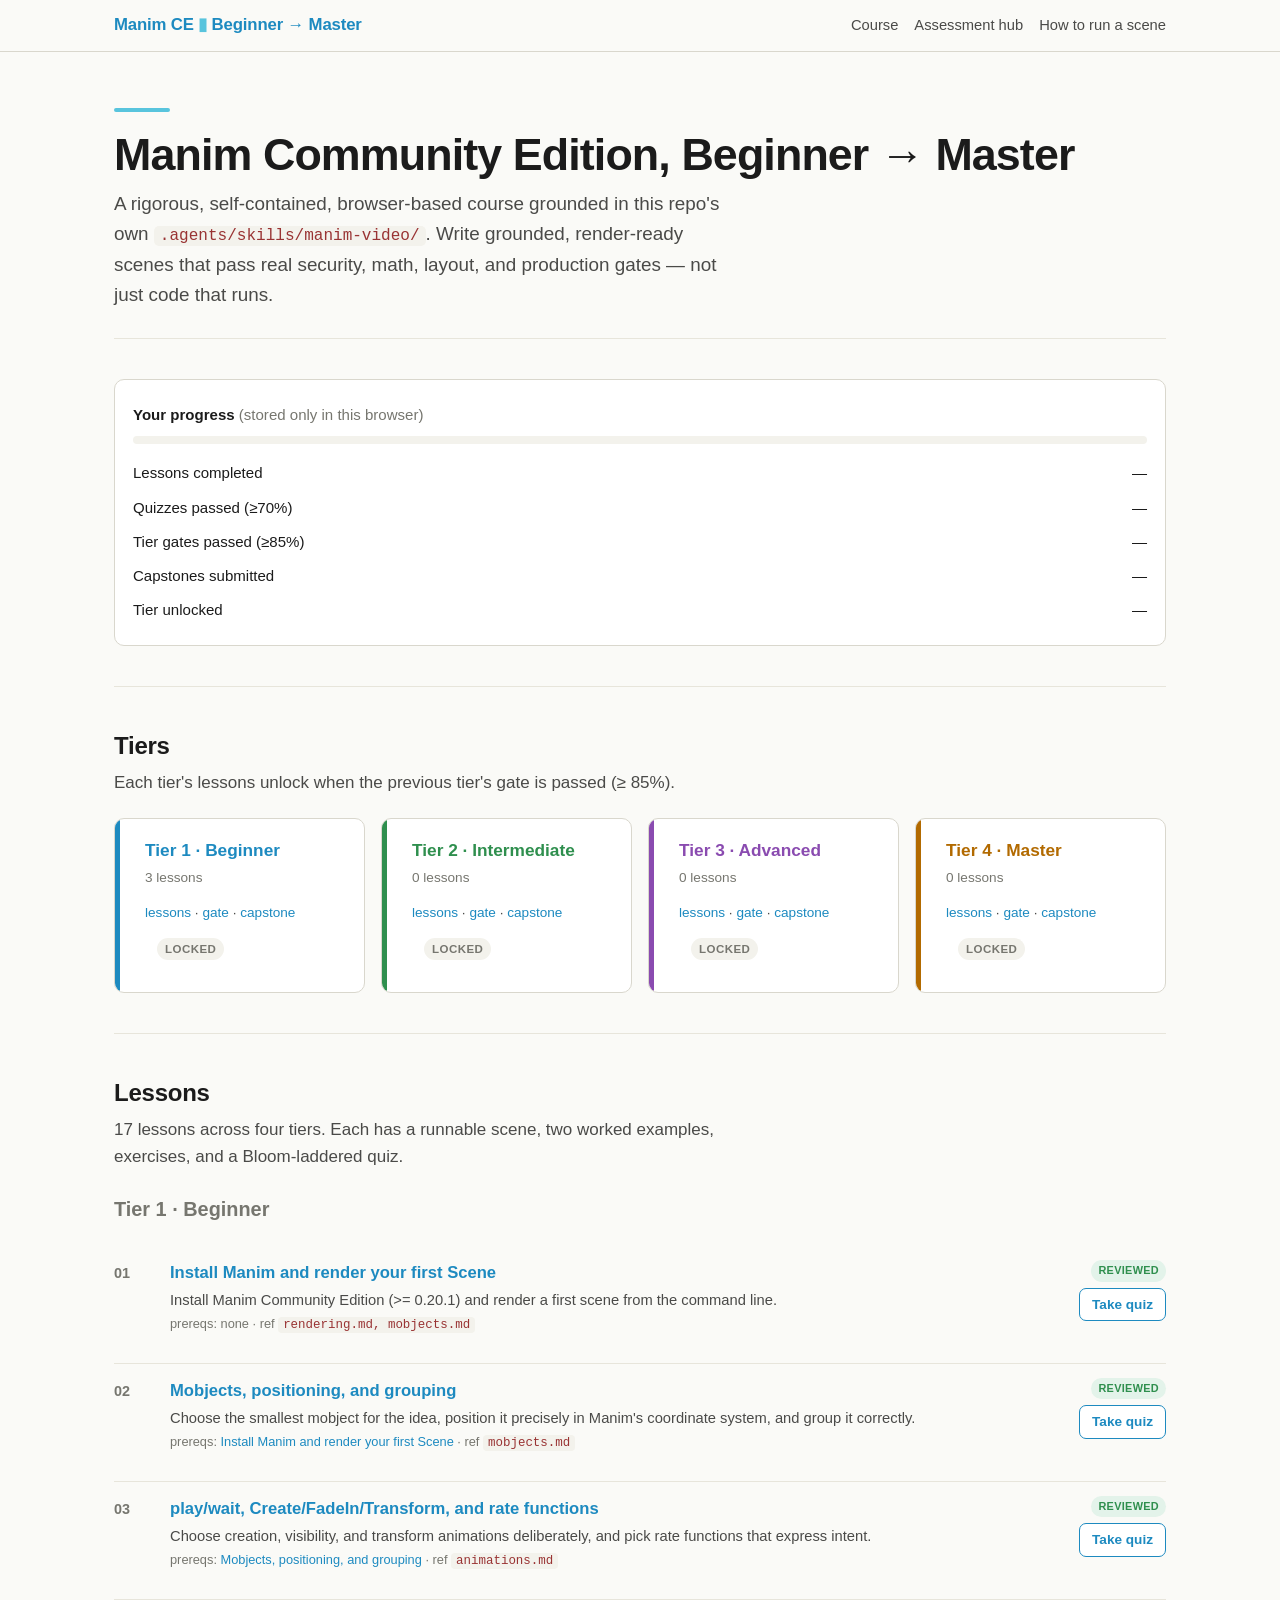
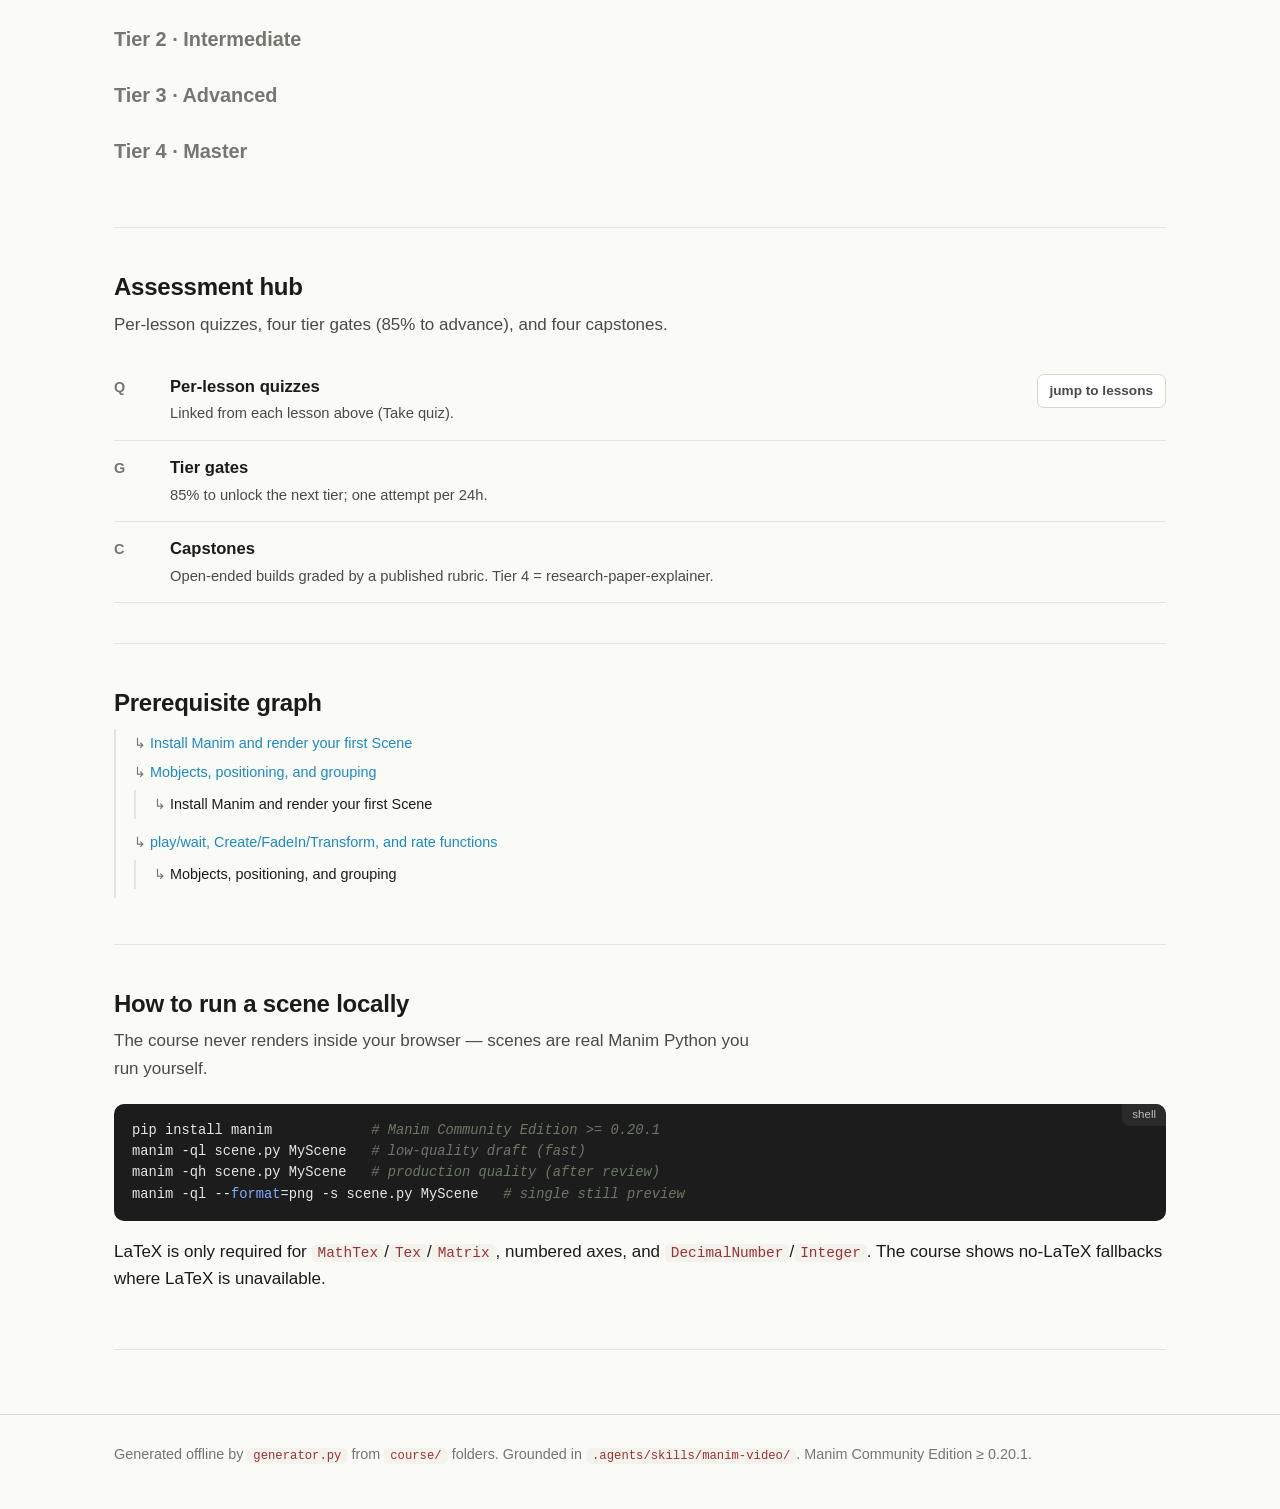
==== course/index.html @ 1de66eed "fix(course): satisfy the generator gate Two validation errors blocked the gate on the merged tree: -" ====
<!doctype html>
<html lang="en">
<head>
<meta charset="utf-8">
<meta name="viewport" content="width=device-width, initial-scale=1">
<title>Manim CE Course — Manim CE Course</title>
<link rel="stylesheet" href="assets/app.css">
</head>
<body>
<header class="site"><div class="shell">
  <a class="brand" href="index.html">Manim&nbsp;CE <span class="dot">▮</span> Beginner&nbsp;→&nbsp;Master</a>
  <nav><a href="index.html">Course</a><a href="index.html#assessment-hub">Assessment hub</a><a href="index.html#run-a-scene">How to run a scene</a></nav>
</div></header>
<main class="shell">
<section class="hero">
  <div class="accent-bar"></div>
  <h1>Manim Community Edition, Beginner&nbsp;&rarr;&nbsp;Master</h1>
  <p class="promise">A rigorous, self-contained, browser-based course grounded in this repo's own
  <code>.agents/skills/manim-video/</code>. Write grounded, render-ready scenes that pass real
  security, math, layout, and production gates &mdash; not just code that runs.</p>
</section>

<section class="block">
  <div class="progress" id="progress-panel">
    <div class="row"><span><strong>Your progress</strong> <span class="muted">(stored only in this browser)</span></span><span id="overall"></span></div>
    <div class="bar"><span id="bar-fill"></span></div>
    <div class="row"><span>Lessons completed</span><span id="stat-lessons">&mdash;</span></div>
    <div class="row"><span>Quizzes passed (&ge;70%)</span><span id="stat-quizzes">&mdash;</span></div>
    <div class="row"><span>Tier gates passed (&ge;85%)</span><span id="stat-gates">&mdash;</span></div>
    <div class="row"><span>Capstones submitted</span><span id="stat-caps">&mdash;</span></div>
    <div class="row"><span>Tier unlocked</span><span id="stat-unlocked">&mdash;</span></div>
  </div>
</section>

<section class="block">
  <h2>Tiers</h2>
  <p class="lede">Each tier's lessons unlock when the previous tier's gate is passed (&ge; 85%).</p>
  <div class="tiers"><div class="tier-card t1" data-tier="1"><div class="stripe"></div><h3>Tier 1 · Beginner</h3><p class="sub">3 lessons</p><p class="meta"><a href="#tier-1">lessons</a> · <a href="#">gate</a> · <a href="#">capstone</a></p><p class="meta"><span class="locktag" data-locktier="1">locked</span></p></div><div class="tier-card t2" data-tier="2"><div class="stripe"></div><h3>Tier 2 · Intermediate</h3><p class="sub">0 lessons</p><p class="meta"><a href="#tier-2">lessons</a> · <a href="#">gate</a> · <a href="#">capstone</a></p><p class="meta"><span class="locktag" data-locktier="2">locked</span></p></div><div class="tier-card t3" data-tier="3"><div class="stripe"></div><h3>Tier 3 · Advanced</h3><p class="sub">0 lessons</p><p class="meta"><a href="#tier-3">lessons</a> · <a href="#">gate</a> · <a href="#">capstone</a></p><p class="meta"><span class="locktag" data-locktier="3">locked</span></p></div><div class="tier-card t4" data-tier="4"><div class="stripe"></div><h3>Tier 4 · Master</h3><p class="sub">0 lessons</p><p class="meta"><a href="#tier-4">lessons</a> · <a href="#">gate</a> · <a href="#">capstone</a></p><p class="meta"><span class="locktag" data-locktier="4">locked</span></p></div></div>
</section>

<section class="block">
  <h2>Lessons</h2>
  <p class="lede">17 lessons across four tiers. Each has a runnable scene, two worked examples, exercises, and a Bloom-laddered quiz.</p>
  <div id="tier-1"><h3 class="muted" style="margin-top:24px">Tier 1 · Beginner</h3><ul class="lessons"><li class="lesson" id="01-first-scene" data-tier="1" data-id="01-first-scene"><div class="num">01</div><div class="t"><h3><a href="lessons/beginner/01-first-scene/index.html">Install Manim and render your first Scene</a></h3><p class="obj">Install Manim Community Edition (&gt;= 0.20.1) and render a first scene from the command line.</p><p class="ref">prereqs: <span class="muted">none</span> · ref <code>rendering.md, mobjects.md</code></p></div><div class="actions"><span class="status-pill reviewed">reviewed</span><a class="btn" href="lessons/beginner/01-first-scene/index.html#take-quiz">Take quiz</a><span class="score-chip" data-score="01-first-scene"></span></div></li><li class="lesson" id="02-mobjects-positioning" data-tier="1" data-id="02-mobjects-positioning"><div class="num">02</div><div class="t"><h3><a href="lessons/beginner/02-mobjects-positioning/index.html">Mobjects, positioning, and grouping</a></h3><p class="obj">Choose the smallest mobject for the idea, position it precisely in Manim's coordinate system, and group it correctly.</p><p class="ref">prereqs: <a href="#01-first-scene">Install Manim and render your first Scene</a> · ref <code>mobjects.md</code></p></div><div class="actions"><span class="status-pill reviewed">reviewed</span><a class="btn" href="lessons/beginner/02-mobjects-positioning/index.html#take-quiz">Take quiz</a><span class="score-chip" data-score="02-mobjects-positioning"></span></div></li><li class="lesson" id="03-animations-rate-functions" data-tier="1" data-id="03-animations-rate-functions"><div class="num">03</div><div class="t"><h3><a href="lessons/beginner/03-animations-rate-functions/index.html">play/wait, Create/FadeIn/Transform, and rate functions</a></h3><p class="obj">Choose creation, visibility, and transform animations deliberately, and pick rate functions that express intent.</p><p class="ref">prereqs: <a href="#02-mobjects-positioning">Mobjects, positioning, and grouping</a> · ref <code>animations.md</code></p></div><div class="actions"><span class="status-pill reviewed">reviewed</span><a class="btn" href="lessons/beginner/03-animations-rate-functions/index.html#take-quiz">Take quiz</a><span class="score-chip" data-score="03-animations-rate-functions"></span></div></li></ul></div><div id="tier-2"><h3 class="muted" style="margin-top:24px">Tier 2 · Intermediate</h3><ul class="lessons"></ul></div><div id="tier-3"><h3 class="muted" style="margin-top:24px">Tier 3 · Advanced</h3><ul class="lessons"></ul></div><div id="tier-4"><h3 class="muted" style="margin-top:24px">Tier 4 · Master</h3><ul class="lessons"></ul></div>
</section>

<section class="block" id="assessment-hub">
  <h2>Assessment hub</h2>
  <p class="lede">Per-lesson quizzes, four tier gates (85% to advance), and four capstones.</p>
  <ul class="lessons">
    <li class="lesson"><div class="num">Q</div><div class="t"><h3>Per-lesson quizzes</h3><p class="obj">Linked from each lesson above (Take quiz).</p></div><div class="actions"><a class="btn subtle" href="#tier-1">jump to lessons</a></div></li>
    <li class="lesson"><div class="num">G</div><div class="t"><h3>Tier gates</h3><p class="obj">85% to unlock the next tier; one attempt per 24h.</p></div><div class="actions"></div></li>
    <li class="lesson"><div class="num">C</div><div class="t"><h3>Capstones</h3><p class="obj">Open-ended builds graded by a published rubric. Tier 4 = research-paper-explainer.</p></div><div class="actions"></div></li>
  </ul>
</section>

<section class="block">
  <h2>Prerequisite graph</h2>
  <div class="prereqs measure"><ul>
<li><a href="lessons/beginner/01-first-scene/index.html">Install Manim and render your first Scene</a></li>
<li><a href="lessons/beginner/02-mobjects-positioning/index.html">Mobjects, positioning, and grouping</a><ul><li>Install Manim and render your first Scene</li></ul></li>
<li><a href="lessons/beginner/03-animations-rate-functions/index.html">play/wait, Create/FadeIn/Transform, and rate functions</a><ul><li>Mobjects, positioning, and grouping</li></ul></li>
</ul></div>
</section>

<section class="block" id="run-a-scene">
  <h2>How to run a scene locally</h2>
  <p class="lede">The course never renders inside your browser &mdash; scenes are real Manim Python you run yourself.</p>
  <pre class="code"><span class="filename">shell</span><code class="language-bash">pip install manim            # Manim Community Edition &gt;= 0.20.1
manim -ql scene.py MyScene   # low-quality draft (fast)
manim -qh scene.py MyScene   # production quality (after review)
manim -ql --format=png -s scene.py MyScene   # single still preview</code></pre>
  <p>LaTeX is only required for <code>MathTex</code>/<code>Tex</code>/<code>Matrix</code>, numbered axes, and <code>DecimalNumber</code>/<code>Integer</code>. The course shows no-LaTeX fallbacks where LaTeX is unavailable.</p>
</section>

<script type="application/json" id="manifest">{"tiers": [{"tier": 1, "name": "Beginner", "lessons": ["01-first-scene", "02-mobjects-positioning", "03-animations-rate-functions"], "gate": null, "capstone": null}, {"tier": 2, "name": "Intermediate", "lessons": [], "gate": null, "capstone": null}, {"tier": 3, "name": "Advanced", "lessons": [], "gate": null, "capstone": null}, {"tier": 4, "name": "Master", "lessons": [], "gate": null, "capstone": null}], "lessons": [{"id": "01-first-scene", "tier": 1, "title": "Install Manim and render your first Scene", "status": "reviewed", "url": "lessons/beginner/01-first-scene/index.html", "prereqs": [], "ref": "rendering.md, mobjects.md"}, {"id": "02-mobjects-positioning", "tier": 1, "title": "Mobjects, positioning, and grouping", "status": "reviewed", "url": "lessons/beginner/02-mobjects-positioning/index.html", "prereqs": ["01-first-scene"], "ref": "mobjects.md"}, {"id": "03-animations-rate-functions", "tier": 1, "title": "play/wait, Create/FadeIn/Transform, and rate functions", "status": "reviewed", "url": "lessons/beginner/03-animations-rate-functions/index.html", "prereqs": ["02-mobjects-positioning"], "ref": "animations.md"}]}</script>
<script>
(function () {
  function el(id) { return document.getElementById(id); }
  var P = window.ManimProgress;
  if (!P) return;
  var manifest = JSON.parse(document.getElementById('manifest').textContent);
  manifest.lessons.forEach(function (l) {
    var chip = document.querySelector('.score-chip[data-score="' + l.id + '"]');
    var pct = P.quizPct(l.id);
    if (chip && pct != null) { chip.textContent = pct + '%' + (pct >= 70 ? ' \u2713' : '');
      if (pct >= 70) chip.classList.add('pass'); }
  });
  function tierOpen(t) { return P.gateUnlocked(t); }
  document.querySelectorAll('[data-locktier]').forEach(function (node) {
    var t = +node.dataset.locktier; var open = tierOpen(t);
    node.textContent = open ? 'unlocked' : 'locked';
    node.closest('.tier-card').classList.toggle('unlocked', open);
    node.closest('.tier-card').classList.toggle('locked', !open);
  });
  document.querySelectorAll('li.lesson').forEach(function (li) {
    var t = +li.dataset.tier;
    if (t > 1 && !tierOpen(t)) li.classList.add('locked');
  });
  var done = 0, qpass = 0, caps = 0, gatesPassed = 0, maxTier = 1;
  manifest.lessons.forEach(function (l) {
    if (P.lessonDone(l.id)) done++;
    var pct = P.quizPct(l.id); if (pct != null && pct >= 70) qpass++;
  });
  [1,2,3,4].forEach(function (t) { if (P.gatePassed(t)) { gatesPassed++; maxTier = Math.max(maxTier, t+1); } });
  [1,2,3,4].forEach(function (t) { if (P.capstoneSubmitted(t)) caps++; });
  var unlocked = Math.min(4, maxTier);
  el('stat-lessons').textContent = done + ' / ' + manifest.lessons.length;
  el('stat-quizzes').textContent = qpass + ' / ' + manifest.lessons.length;
  el('stat-gates').textContent = gatesPassed + ' / 4';
  el('stat-caps').textContent = caps + ' / 4';
  el('stat-unlocked').textContent = 'Tier ' + unlocked + ' (' + ['','Beginner','Intermediate','Advanced','Master'][unlocked] + ')';
  var total = manifest.lessons.length + 4 + 4;
  var got = done + gatesPassed + caps;
  el('overall').textContent = Math.round(100 * got / total) + '%';
  el('bar-fill').style.width = Math.round(100 * got / total) + '%';
})();

</script>

</main>
<footer class="site"><div class="shell">
  Generated offline by <code>generator.py</code> from <code>course/</code> folders.
  Grounded in <code>.agents/skills/manim-video/</code>. Manim Community Edition &ge; 0.20.1.
</div></footer>
<script src="assets/hl.js"></script>
<script src="assets/quiz.js"></script>
</body>
</html>
---- course/assets/app.css ----
/* =====================================================================
   Manim CE Course — shared stylesheet (the first reusable component)
   One Manim-semantic accent: Manim blue (#58C4DD / deep #1d8ac0 for AA on paper).
   Tufte-ish: generous measure, restrained chrome, print-friendly.
   ===================================================================== */

:root {
  --paper:        #fafaf7;
  --paper-2:      #f3f2ec;
  --ink:          #1b1b1b;
  --ink-soft:     #4a4a48;
  --ink-faint:    #76766f;
  --rule:         #d9d7cd;
  --rule-soft:    #e7e5db;

  --manim-bg:     #1c1c1c;   /* Manim's default canvas */
  --accent:       #1d8ac0;   /* deep Manim blue, AA on paper */
  --accent-bright:#58c4dd;   /* Manim blue, accents on dark */
  --good:         #2f8f4e;
  --warn:         #b8731b;
  --bad:          #b23b3b;

  --tier1: #1d8ac0;  /* Beginner  — blue   */
  --tier2: #2f8f4e;  /* Intermediate — green */
  --tier3: #8a4bb0;  /* Advanced  — purple  */
  --tier4: #b26a00;  /* Master    — gold    */

  --measure: 70ch;
  --radius: 10px;
  --mono: "SFMono-Regular", ui-monospace, "JetBrains Mono", Menlo, Consolas, monospace;
  --sans: -apple-system, "Segoe UI", Roboto, "Helvetica Neue", Arial, "Noto Sans", sans-serif;
}

* { box-sizing: border-box; }
html { scroll-behavior: smooth; }
body {
  margin: 0;
  background: var(--paper);
  color: var(--ink);
  font-family: var(--sans);
  line-height: 1.6;
  font-size: 17px;
  -webkit-font-smoothing: antialiased;
}

a { color: var(--accent); text-decoration: none; }
a:hover { text-decoration: underline; }

/* ---- Layout shell ---------------------------------------------------- */
.shell { max-width: 1100px; margin: 0 auto; padding: 0 24px; }
.measure { max-width: var(--measure); }

header.site {
  border-bottom: 1px solid var(--rule);
  background: var(--paper);
  position: sticky; top: 0; z-index: 20;
}
header.site .shell {
  display: flex; align-items: center; gap: 18px; padding-top: 12px; padding-bottom: 12px;
}
.brand { font-weight: 700; font-size: 1.05rem; letter-spacing: -.01em; }
.brand .dot { color: var(--accent-bright); }
header.site nav { margin-left: auto; display: flex; gap: 16px; font-size: .92rem; }
header.site nav a { color: var(--ink-soft); }
header.site nav a:hover { color: var(--accent); }

footer.site { border-top: 1px solid var(--rule); margin-top: 64px; padding: 28px 0 48px; color: var(--ink-faint); font-size: .9rem; }

/* ---- Hero / promise -------------------------------------------------- */
.hero { padding: 56px 0 28px; border-bottom: 1px solid var(--rule-soft); }
.hero h1 { font-size: clamp(1.9rem, 4vw, 2.8rem); line-height: 1.1; margin: 0 0 10px; letter-spacing: -.02em; }
.hero .promise { font-size: 1.18rem; color: var(--ink-soft); max-width: 60ch; margin: 0; }
.hero .accent-bar { width: 56px; height: 4px; background: var(--accent-bright); border-radius: 2px; margin-bottom: 18px; }

/* ---- Section primitives --------------------------------------------- */
section.block { padding: 40px 0; border-bottom: 1px solid var(--rule-soft); }
section.block > h2 { font-size: 1.5rem; margin: 0 0 4px; letter-spacing: -.01em; }
section.block > .lede { color: var(--ink-soft); margin: 0 0 22px; max-width: var(--measure); }

/* ---- Tier cards ------------------------------------------------------ */
.tiers { display: grid; grid-template-columns: repeat(auto-fit, minmax(230px, 1fr)); gap: 16px; }
.tier-card {
  border: 1px solid var(--rule); border-radius: var(--radius); padding: 18px;
  background: #fff; position: relative; overflow: hidden;
}
.tier-card .stripe { position: absolute; inset: 0 auto auto 0; width: 5px; height: 100%; }
.tier-card.t1 .stripe { background: var(--tier1); } .tier-card.t1 h3 { color: var(--tier1); }
.tier-card.t2 .stripe { background: var(--tier2); } .tier-card.t2 h3 { color: var(--tier2); }
.tier-card.t3 .stripe { background: var(--tier3); } .tier-card.t3 h3 { color: var(--tier3); }
.tier-card.t4 .stripe { background: var(--tier4); } .tier-card.t4 h3 { color: var(--tier4); }
.tier-card h3 { margin: 0 0 2px 12px; font-size: 1.08rem; }
.tier-card .sub { margin: 0 0 10px 12px; color: var(--ink-faint); font-size: .85rem; }
.tier-card .meta { margin-left: 12px; font-size: .85rem; color: var(--ink-soft); }
.tier-card.locked { opacity: .62; }
.tier-card .locktag {
  display:inline-block; margin-left: 12px; font-size: .72rem; font-weight: 700; letter-spacing: .04em;
  text-transform: uppercase; padding: 2px 8px; border-radius: 999px; background: var(--paper-2); color: var(--ink-faint);
}
.tier-card.unlocked .locktag { background: #e3f3ea; color: var(--good); }

/* ---- Lesson list ----------------------------------------------------- */
ul.lessons { list-style: none; padding: 0; margin: 0; }
li.lesson {
  display: grid; grid-template-columns: 44px 1fr auto; gap: 12px; align-items: start;
  padding: 14px 0; border-bottom: 1px solid var(--rule-soft);
}
li.lesson .num { font-variant-numeric: tabular-nums; color: var(--ink-faint); font-weight: 700; font-size: .9rem; padding-top: 2px; }
li.lesson .t h3 { margin: 0 0 2px; font-size: 1.04rem; }
li.lesson .t .obj { color: var(--ink-soft); font-size: .92rem; margin: 0; }
li.lesson .t .ref { color: var(--ink-faint); font-size: .8rem; margin-top: 2px; }
li.lesson .t .ref code { background: var(--paper-2); padding: 1px 5px; border-radius: 4px; font-size: .78rem; }
li.lesson .actions { display: flex; flex-direction: column; gap: 6px; align-items: flex-end; white-space: nowrap; }
li.lesson.locked h3 a { color: var(--ink-faint); pointer-events: none; }
.status-pill { font-size: .68rem; font-weight: 700; letter-spacing: .03em; text-transform: uppercase; padding: 2px 7px; border-radius: 999px; }
.status-pill.draft { background:#f6e7d8; color:#9a5a12; }
.status-pill.code-complete { background:#e2ecf6; color:#235a86; }
.status-pill.reviewed { background:#e3f3ea; color:var(--good); }
.score-chip { font-size: .78rem; color: var(--ink-soft); font-variant-numeric: tabular-nums; }
.score-chip.pass { color: var(--good); font-weight: 700; }

/* small buttons */
.btn {
  display:inline-block; font-size: .85rem; font-weight: 600; padding: 5px 12px; border-radius: 7px;
  border: 1px solid var(--accent); color: var(--accent); background: #fff; cursor: pointer;
}
.btn:hover { background: var(--accent); color: #fff; text-decoration: none; }
.btn.subtle { border-color: var(--rule); color: var(--ink-soft); }
.btn.subtle:hover { background: var(--paper-2); color: var(--ink); }
.btn[disabled] { opacity: .45; cursor: not-allowed; }

/* ---- Prerequisite graph --------------------------------------------- */
.prereqs { font-size: .9rem; }
.prereqs ul { list-style: none; padding-left: 18px; border-left: 2px solid var(--rule-soft); margin: 6px 0; }
.prereqs li { padding: 3px 0; }
.prereqs li::before { content: "↳ "; color: var(--ink-faint); }

/* ---- Progress panel -------------------------------------------------- */
.progress { border: 1px solid var(--rule); border-radius: var(--radius); padding: 18px; background: #fff; }
.progress .row { display: flex; justify-content: space-between; gap: 12px; padding: 5px 0; font-size: .94rem; }
.progress .bar { height: 8px; background: var(--paper-2); border-radius: 999px; overflow: hidden; margin: 4px 0 12px; }
.progress .bar > span { display:block; height: 100%; background: var(--accent-bright); width: 0; transition: width .4s; }

/* ---- Lesson page (rendered README) ---------------------------------- */
article.lesson-doc { max-width: var(--measure); }
article.lesson-doc h1 { font-size: 1.9rem; margin: 8px 0 4px; letter-spacing: -.01em; }
article.lesson-doc h2 { font-size: 1.3rem; margin: 30px 0 8px; border-bottom: 1px solid var(--rule-soft); padding-bottom: 4px; }
article.lesson-doc h3 { font-size: 1.08rem; margin: 22px 0 6px; }
article.lesson-doc p { margin: 10px 0; }
article.lesson-doc ul, article.lesson-doc ol { padding-left: 1.4em; }
article.lesson-doc li { margin: 4px 0; }
article.lesson-doc blockquote {
  margin: 14px 0; padding: 10px 16px; border-left: 4px solid var(--accent-bright);
  background: var(--paper-2); border-radius: 0 8px 8px 0; color: var(--ink-soft);
}
.lesson-head .meta-line { color: var(--ink-faint); font-size: .9rem; margin: 2px 0 6px; }
.lesson-head .misconception { font-style: italic; color: var(--ink-soft); }
.kvtable { width: 100%; border-collapse: collapse; font-size: .92rem; margin: 12px 0; }
.kvtable th, .kvtable td { border: 1px solid var(--rule); padding: 7px 10px; text-align: left; vertical-align: top; }
.kvtable th { background: var(--paper-2); }

/* ---- Code blocks (Manim canvas aesthetic) --------------------------- */
pre.code {
  background: var(--manim-bg); color: #e6e6e6; border-radius: var(--radius);
  padding: 16px 18px; overflow-x: auto; font-family: var(--mono); font-size: .86rem; line-height: 1.55;
  margin: 14px 0; position: relative;
}
pre.code .filename {
  position: absolute; top: 0; right: 0; font-family: var(--sans); font-size: .72rem;
  color: #bdbdbd; background: #2a2a2a; padding: 2px 10px; border-radius: 0 var(--radius) 0 8px;
}
pre.code code { background: none; padding: 0; font-family: inherit; color: inherit; }
:not(pre) > code { background: var(--paper-2); padding: 1px 6px; border-radius: 5px; font-family: var(--mono); font-size: .85em; color: #933; }

/* hl.js token colors on dark canvas */
.tok-kw { color: #c792ea; }      /* keyword */
.tok-bi { color: #82aaff; }      /* builtin/self */
.tok-str { color: #c3e88d; }     /* string */
.tok-num { color: #f78c6c; }     /* number */
.tok-com { color: #6b7a65; font-style: italic; } /* comment */
.tok-dec { color: #ffcb6b; }     /* decorator */
.tok-fn { color: #82aaff; }      /* function name */
.tok-op { color: #89ddff; }      /* operator */
.tok-cls { color: #ffcb6b; }     /* class name */

/* ---- Quiz / exam UI -------------------------------------------------- */
.quiz { max-width: var(--measure); }
.quiz .item { border: 1px solid var(--rule); border-radius: var(--radius); padding: 16px 18px; margin: 14px 0; background: #fff; }
.quiz .item .qhead { display:flex; justify-content: space-between; gap: 10px; align-items: baseline; }
.quiz .item .qhead .bloom { font-size: .68rem; font-weight:700; letter-spacing:.04em; text-transform: uppercase; color: var(--ink-faint); }
.quiz .item .qprompt { margin: 6px 0 10px; }
.quiz .opts { list-style: none; padding: 0; margin: 0; }
.quiz .opts li { padding: 8px 12px; border: 1px solid var(--rule-soft); border-radius: 8px; margin: 6px 0; cursor: pointer; transition: background .12s; }
.quiz .opts li:hover { background: var(--paper-2); }
.quiz .opts li.selected { border-color: var(--accent); background: #eef7fb; }
.quiz .opts li.correct { border-color: var(--good); background: #eaf6ee; }
.quiz .opts li.wrong { border-color: var(--bad); background: #fbecec; }
.quiz .opts li.multi { cursor: pointer; }
.quiz input[type=text] { width: 100%; padding: 9px 12px; font-size: 1rem; border: 1px solid var(--rule); border-radius: 8px; font-family: var(--mono); }
.quiz .ordering { list-style: none; padding: 0; }
.quiz .ordering li { display:flex; align-items:center; gap:10px; padding:8px 12px; border:1px solid var(--rule-soft); border-radius:8px; margin:6px 0; cursor: grab; background:#fff; }
.quiz .ordering li .grip { color: var(--ink-faint); }
.quiz .explanation { margin-top: 12px; padding: 10px 14px; border-left: 3px solid var(--accent-bright); background: var(--paper-2); border-radius: 0 8px 8px 0; font-size: .92rem; }
.quiz .explanation .tag { font-weight: 700; color: var(--accent); }
.quiz .explain-toggle { margin-top: 10px; }
.quiz .create-rubric { list-style: none; padding-left: 0; }
.quiz .create-rubric li { padding: 6px 0; }
.quiz .scoreline { display:flex; gap: 16px; align-items: center; flex-wrap: wrap; margin-top: 18px; padding-top: 14px; border-top: 1px solid var(--rule-soft); }
.quiz .scoreline .big { font-size: 1.4rem; font-weight: 700; font-variant-numeric: tabular-nums; }
.quiz .verdict { font-weight: 700; }
.quiz .verdict.pass { color: var(--good); } .quiz .verdict.fail { color: var(--bad); }

.gate-banner { padding: 14px 18px; border-radius: var(--radius); margin: 14px 0; }
.gate-banner.locked { background: #fbecec; border: 1px solid #e3c3c3; color: #7a2e2e; }
.gate-banner.warn { background: #fcf3e3; border: 1px solid #ecd9b3; color: #7a5a12; }
.gate-banner.passed { background: #eaf6ee; border: 1px solid #c2e3cf; color: var(--good); }

.collapsible > summary { cursor: pointer; font-weight: 700; color: var(--accent); }
details.model-answer { margin-top: 10px; }

/* ---- Capstone -------------------------------------------------------- */
.rubric-grid th { text-align: center; }
.capstone-section { margin: 22px 0; }

.muted { color: var(--ink-faint); }
.center { text-align: center; }
hr.soft { border: none; border-top: 1px solid var(--rule-soft); margin: 28px 0; }
.kbd { font-family: var(--mono); background: var(--paper-2); border: 1px solid var(--rule); border-bottom-width: 2px; border-radius: 5px; padding: 1px 6px; font-size: .85em; }

/* ---- Print ----------------------------------------------------------- */
@media print {
  header.site, footer.site, .btn, .quiz .opts li:hover { background: none !important; }
  pre.code { white-space: pre-wrap; word-break: break-word; }
  a { color: var(--ink); }
}
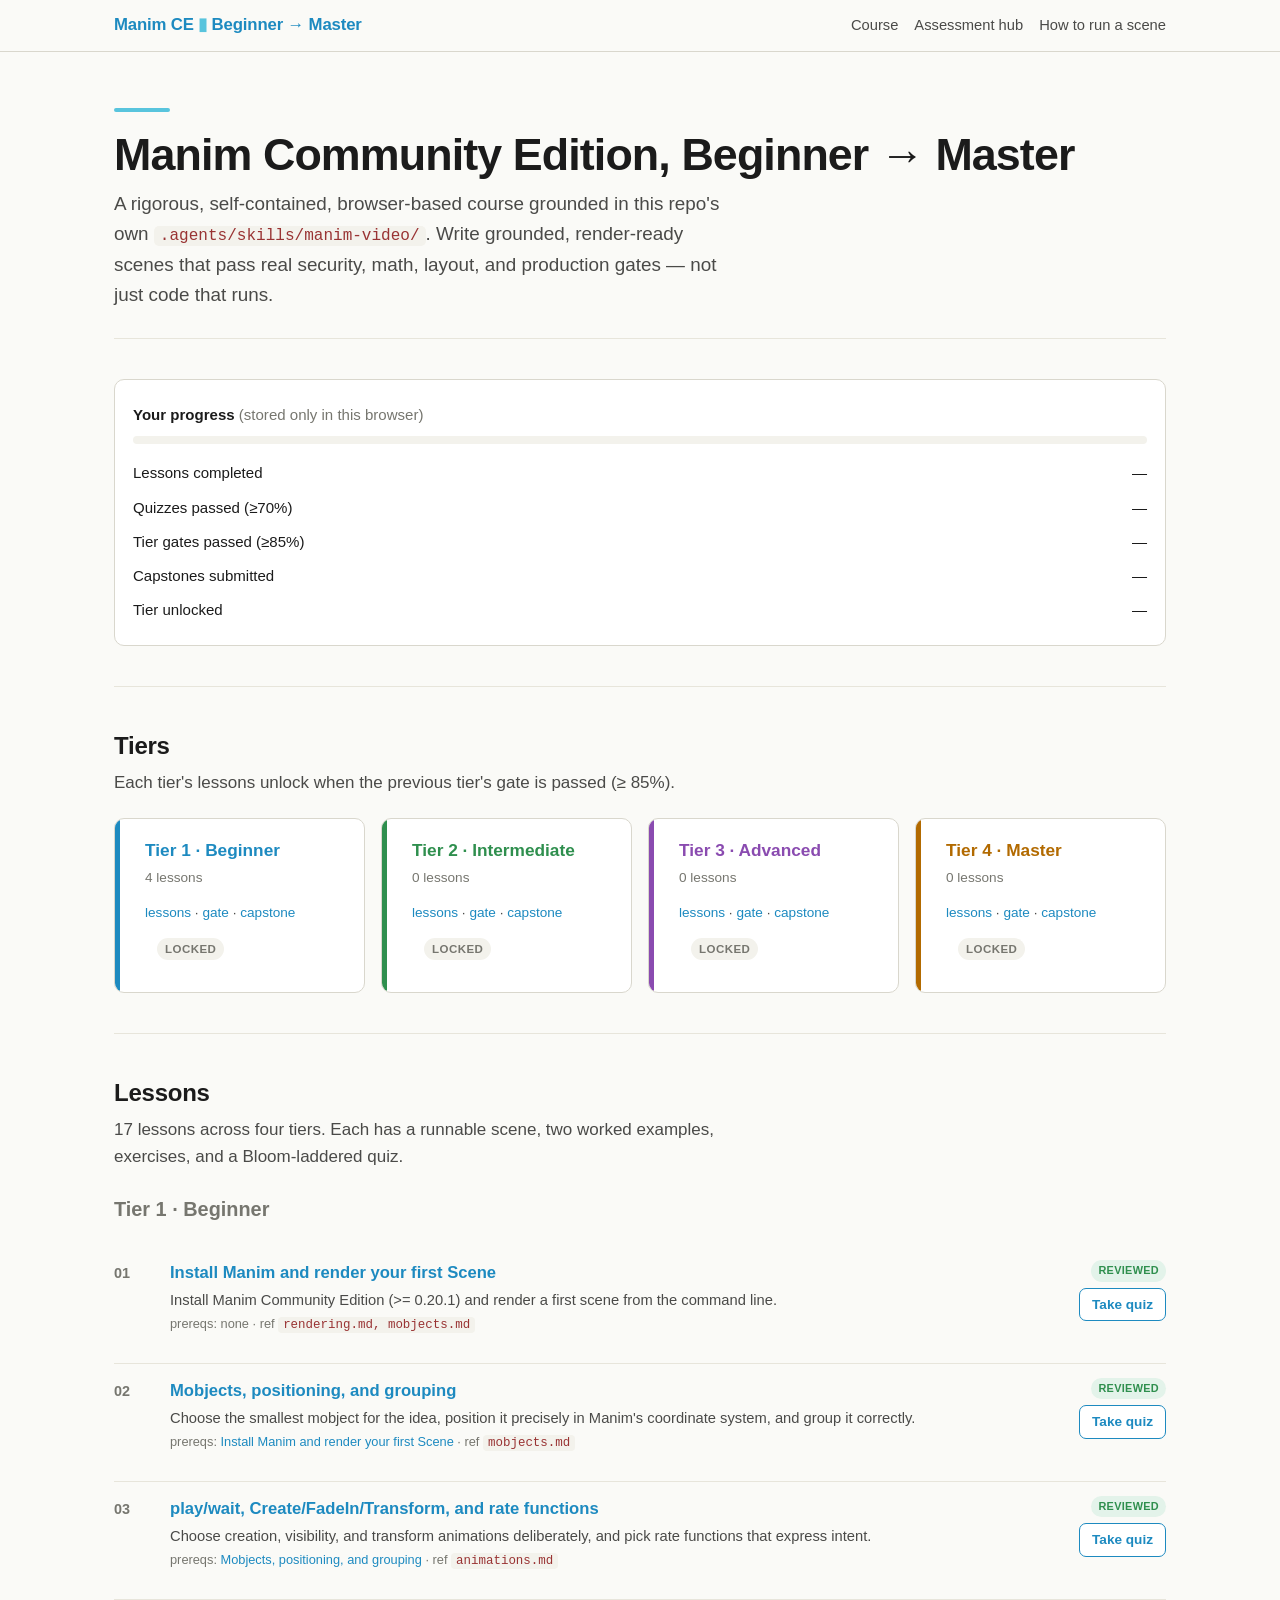
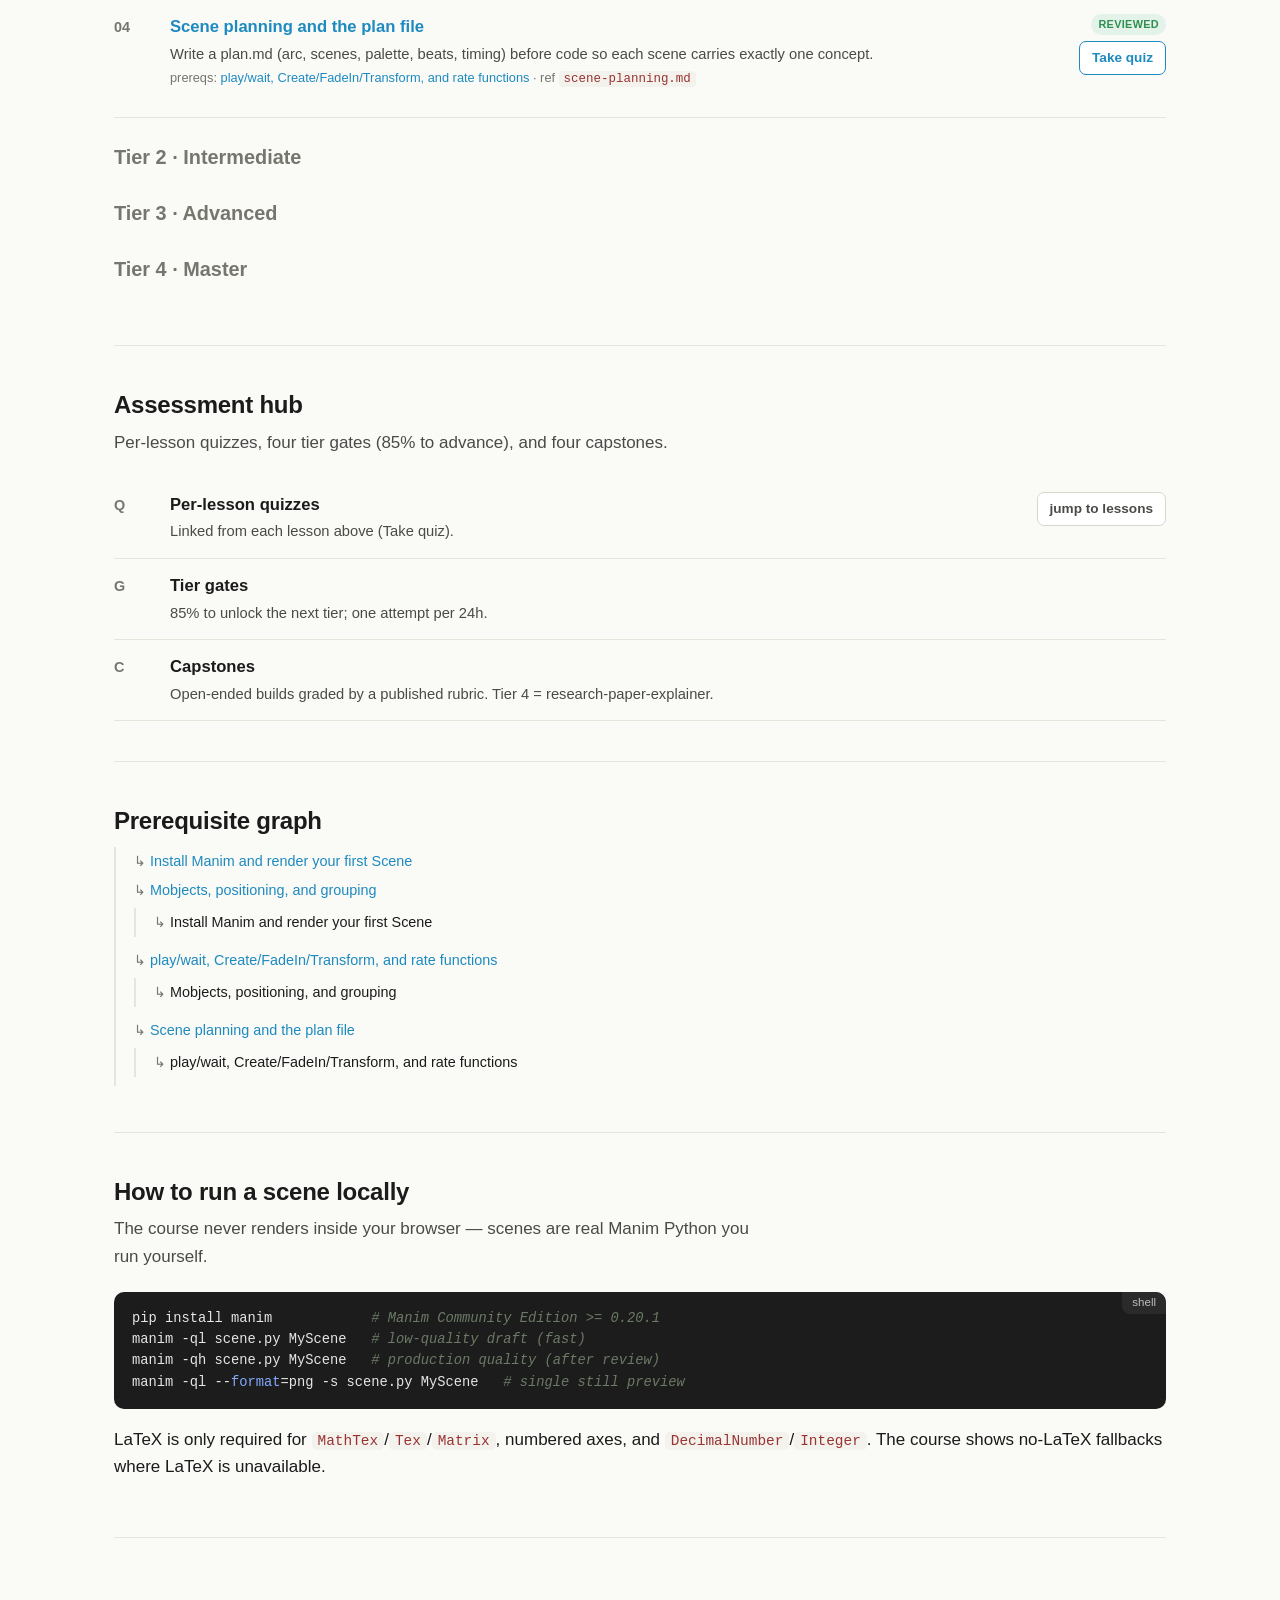
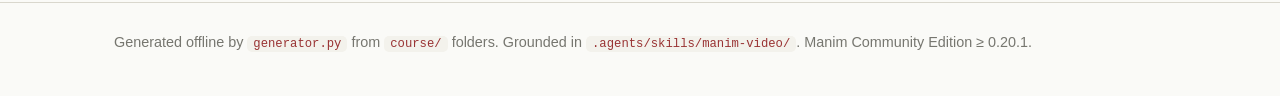
==== commit e3be8de4: "feat(course): author lesson 04 — scene planning and the plan file Restore the tier-1 roadmap slot re" ====
--- a/course/index.html
+++ b/course/index.html
@@ -35,13 +35,13 @@
 <section class="block">
   <h2>Tiers</h2>
   <p class="lede">Each tier's lessons unlock when the previous tier's gate is passed (&ge; 85%).</p>
-  <div class="tiers"><div class="tier-card t1" data-tier="1"><div class="stripe"></div><h3>Tier 1 · Beginner</h3><p class="sub">3 lessons</p><p class="meta"><a href="#tier-1">lessons</a> · <a href="#">gate</a> · <a href="#">capstone</a></p><p class="meta"><span class="locktag" data-locktier="1">locked</span></p></div><div class="tier-card t2" data-tier="2"><div class="stripe"></div><h3>Tier 2 · Intermediate</h3><p class="sub">0 lessons</p><p class="meta"><a href="#tier-2">lessons</a> · <a href="#">gate</a> · <a href="#">capstone</a></p><p class="meta"><span class="locktag" data-locktier="2">locked</span></p></div><div class="tier-card t3" data-tier="3"><div class="stripe"></div><h3>Tier 3 · Advanced</h3><p class="sub">0 lessons</p><p class="meta"><a href="#tier-3">lessons</a> · <a href="#">gate</a> · <a href="#">capstone</a></p><p class="meta"><span class="locktag" data-locktier="3">locked</span></p></div><div class="tier-card t4" data-tier="4"><div class="stripe"></div><h3>Tier 4 · Master</h3><p class="sub">0 lessons</p><p class="meta"><a href="#tier-4">lessons</a> · <a href="#">gate</a> · <a href="#">capstone</a></p><p class="meta"><span class="locktag" data-locktier="4">locked</span></p></div></div>
+  <div class="tiers"><div class="tier-card t1" data-tier="1"><div class="stripe"></div><h3>Tier 1 · Beginner</h3><p class="sub">4 lessons</p><p class="meta"><a href="#tier-1">lessons</a> · <a href="#">gate</a> · <a href="#">capstone</a></p><p class="meta"><span class="locktag" data-locktier="1">locked</span></p></div><div class="tier-card t2" data-tier="2"><div class="stripe"></div><h3>Tier 2 · Intermediate</h3><p class="sub">0 lessons</p><p class="meta"><a href="#tier-2">lessons</a> · <a href="#">gate</a> · <a href="#">capstone</a></p><p class="meta"><span class="locktag" data-locktier="2">locked</span></p></div><div class="tier-card t3" data-tier="3"><div class="stripe"></div><h3>Tier 3 · Advanced</h3><p class="sub">0 lessons</p><p class="meta"><a href="#tier-3">lessons</a> · <a href="#">gate</a> · <a href="#">capstone</a></p><p class="meta"><span class="locktag" data-locktier="3">locked</span></p></div><div class="tier-card t4" data-tier="4"><div class="stripe"></div><h3>Tier 4 · Master</h3><p class="sub">0 lessons</p><p class="meta"><a href="#tier-4">lessons</a> · <a href="#">gate</a> · <a href="#">capstone</a></p><p class="meta"><span class="locktag" data-locktier="4">locked</span></p></div></div>
 </section>
 
 <section class="block">
   <h2>Lessons</h2>
   <p class="lede">17 lessons across four tiers. Each has a runnable scene, two worked examples, exercises, and a Bloom-laddered quiz.</p>
-  <div id="tier-1"><h3 class="muted" style="margin-top:24px">Tier 1 · Beginner</h3><ul class="lessons"><li class="lesson" id="01-first-scene" data-tier="1" data-id="01-first-scene"><div class="num">01</div><div class="t"><h3><a href="lessons/beginner/01-first-scene/index.html">Install Manim and render your first Scene</a></h3><p class="obj">Install Manim Community Edition (&gt;= 0.20.1) and render a first scene from the command line.</p><p class="ref">prereqs: <span class="muted">none</span> · ref <code>rendering.md, mobjects.md</code></p></div><div class="actions"><span class="status-pill reviewed">reviewed</span><a class="btn" href="lessons/beginner/01-first-scene/index.html#take-quiz">Take quiz</a><span class="score-chip" data-score="01-first-scene"></span></div></li><li class="lesson" id="02-mobjects-positioning" data-tier="1" data-id="02-mobjects-positioning"><div class="num">02</div><div class="t"><h3><a href="lessons/beginner/02-mobjects-positioning/index.html">Mobjects, positioning, and grouping</a></h3><p class="obj">Choose the smallest mobject for the idea, position it precisely in Manim's coordinate system, and group it correctly.</p><p class="ref">prereqs: <a href="#01-first-scene">Install Manim and render your first Scene</a> · ref <code>mobjects.md</code></p></div><div class="actions"><span class="status-pill reviewed">reviewed</span><a class="btn" href="lessons/beginner/02-mobjects-positioning/index.html#take-quiz">Take quiz</a><span class="score-chip" data-score="02-mobjects-positioning"></span></div></li><li class="lesson" id="03-animations-rate-functions" data-tier="1" data-id="03-animations-rate-functions"><div class="num">03</div><div class="t"><h3><a href="lessons/beginner/03-animations-rate-functions/index.html">play/wait, Create/FadeIn/Transform, and rate functions</a></h3><p class="obj">Choose creation, visibility, and transform animations deliberately, and pick rate functions that express intent.</p><p class="ref">prereqs: <a href="#02-mobjects-positioning">Mobjects, positioning, and grouping</a> · ref <code>animations.md</code></p></div><div class="actions"><span class="status-pill reviewed">reviewed</span><a class="btn" href="lessons/beginner/03-animations-rate-functions/index.html#take-quiz">Take quiz</a><span class="score-chip" data-score="03-animations-rate-functions"></span></div></li></ul></div><div id="tier-2"><h3 class="muted" style="margin-top:24px">Tier 2 · Intermediate</h3><ul class="lessons"></ul></div><div id="tier-3"><h3 class="muted" style="margin-top:24px">Tier 3 · Advanced</h3><ul class="lessons"></ul></div><div id="tier-4"><h3 class="muted" style="margin-top:24px">Tier 4 · Master</h3><ul class="lessons"></ul></div>
+  <div id="tier-1"><h3 class="muted" style="margin-top:24px">Tier 1 · Beginner</h3><ul class="lessons"><li class="lesson" id="01-first-scene" data-tier="1" data-id="01-first-scene"><div class="num">01</div><div class="t"><h3><a href="lessons/beginner/01-first-scene/index.html">Install Manim and render your first Scene</a></h3><p class="obj">Install Manim Community Edition (&gt;= 0.20.1) and render a first scene from the command line.</p><p class="ref">prereqs: <span class="muted">none</span> · ref <code>rendering.md, mobjects.md</code></p></div><div class="actions"><span class="status-pill reviewed">reviewed</span><a class="btn" href="lessons/beginner/01-first-scene/index.html#take-quiz">Take quiz</a><span class="score-chip" data-score="01-first-scene"></span></div></li><li class="lesson" id="02-mobjects-positioning" data-tier="1" data-id="02-mobjects-positioning"><div class="num">02</div><div class="t"><h3><a href="lessons/beginner/02-mobjects-positioning/index.html">Mobjects, positioning, and grouping</a></h3><p class="obj">Choose the smallest mobject for the idea, position it precisely in Manim's coordinate system, and group it correctly.</p><p class="ref">prereqs: <a href="#01-first-scene">Install Manim and render your first Scene</a> · ref <code>mobjects.md</code></p></div><div class="actions"><span class="status-pill reviewed">reviewed</span><a class="btn" href="lessons/beginner/02-mobjects-positioning/index.html#take-quiz">Take quiz</a><span class="score-chip" data-score="02-mobjects-positioning"></span></div></li><li class="lesson" id="03-animations-rate-functions" data-tier="1" data-id="03-animations-rate-functions"><div class="num">03</div><div class="t"><h3><a href="lessons/beginner/03-animations-rate-functions/index.html">play/wait, Create/FadeIn/Transform, and rate functions</a></h3><p class="obj">Choose creation, visibility, and transform animations deliberately, and pick rate functions that express intent.</p><p class="ref">prereqs: <a href="#02-mobjects-positioning">Mobjects, positioning, and grouping</a> · ref <code>animations.md</code></p></div><div class="actions"><span class="status-pill reviewed">reviewed</span><a class="btn" href="lessons/beginner/03-animations-rate-functions/index.html#take-quiz">Take quiz</a><span class="score-chip" data-score="03-animations-rate-functions"></span></div></li><li class="lesson" id="04-scene-planning" data-tier="1" data-id="04-scene-planning"><div class="num">04</div><div class="t"><h3><a href="lessons/beginner/04-scene-planning/index.html">Scene planning and the plan file</a></h3><p class="obj">Write a plan.md (arc, scenes, palette, beats, timing) before code so each scene carries exactly one concept.</p><p class="ref">prereqs: <a href="#03-animations-rate-functions">play/wait, Create/FadeIn/Transform, and rate functions</a> · ref <code>scene-planning.md</code></p></div><div class="actions"><span class="status-pill reviewed">reviewed</span><a class="btn" href="lessons/beginner/04-scene-planning/index.html#take-quiz">Take quiz</a><span class="score-chip" data-score="04-scene-planning"></span></div></li></ul></div><div id="tier-2"><h3 class="muted" style="margin-top:24px">Tier 2 · Intermediate</h3><ul class="lessons"></ul></div><div id="tier-3"><h3 class="muted" style="margin-top:24px">Tier 3 · Advanced</h3><ul class="lessons"></ul></div><div id="tier-4"><h3 class="muted" style="margin-top:24px">Tier 4 · Master</h3><ul class="lessons"></ul></div>
 </section>
 
 <section class="block" id="assessment-hub">
@@ -60,6 +60,7 @@
 <li><a href="lessons/beginner/01-first-scene/index.html">Install Manim and render your first Scene</a></li>
 <li><a href="lessons/beginner/02-mobjects-positioning/index.html">Mobjects, positioning, and grouping</a><ul><li>Install Manim and render your first Scene</li></ul></li>
 <li><a href="lessons/beginner/03-animations-rate-functions/index.html">play/wait, Create/FadeIn/Transform, and rate functions</a><ul><li>Mobjects, positioning, and grouping</li></ul></li>
+<li><a href="lessons/beginner/04-scene-planning/index.html">Scene planning and the plan file</a><ul><li>play/wait, Create/FadeIn/Transform, and rate functions</li></ul></li>
 </ul></div>
 </section>
 
@@ -73,7 +74,7 @@
   <p>LaTeX is only required for <code>MathTex</code>/<code>Tex</code>/<code>Matrix</code>, numbered axes, and <code>DecimalNumber</code>/<code>Integer</code>. The course shows no-LaTeX fallbacks where LaTeX is unavailable.</p>
 </section>
 
-<script type="application/json" id="manifest">{"tiers": [{"tier": 1, "name": "Beginner", "lessons": ["01-first-scene", "02-mobjects-positioning", "03-animations-rate-functions"], "gate": null, "capstone": null}, {"tier": 2, "name": "Intermediate", "lessons": [], "gate": null, "capstone": null}, {"tier": 3, "name": "Advanced", "lessons": [], "gate": null, "capstone": null}, {"tier": 4, "name": "Master", "lessons": [], "gate": null, "capstone": null}], "lessons": [{"id": "01-first-scene", "tier": 1, "title": "Install Manim and render your first Scene", "status": "reviewed", "url": "lessons/beginner/01-first-scene/index.html", "prereqs": [], "ref": "rendering.md, mobjects.md"}, {"id": "02-mobjects-positioning", "tier": 1, "title": "Mobjects, positioning, and grouping", "status": "reviewed", "url": "lessons/beginner/02-mobjects-positioning/index.html", "prereqs": ["01-first-scene"], "ref": "mobjects.md"}, {"id": "03-animations-rate-functions", "tier": 1, "title": "play/wait, Create/FadeIn/Transform, and rate functions", "status": "reviewed", "url": "lessons/beginner/03-animations-rate-functions/index.html", "prereqs": ["02-mobjects-positioning"], "ref": "animations.md"}]}</script>
+<script type="application/json" id="manifest">{"tiers": [{"tier": 1, "name": "Beginner", "lessons": ["01-first-scene", "02-mobjects-positioning", "03-animations-rate-functions", "04-scene-planning"], "gate": null, "capstone": null}, {"tier": 2, "name": "Intermediate", "lessons": [], "gate": null, "capstone": null}, {"tier": 3, "name": "Advanced", "lessons": [], "gate": null, "capstone": null}, {"tier": 4, "name": "Master", "lessons": [], "gate": null, "capstone": null}], "lessons": [{"id": "01-first-scene", "tier": 1, "title": "Install Manim and render your first Scene", "status": "reviewed", "url": "lessons/beginner/01-first-scene/index.html", "prereqs": [], "ref": "rendering.md, mobjects.md"}, {"id": "02-mobjects-positioning", "tier": 1, "title": "Mobjects, positioning, and grouping", "status": "reviewed", "url": "lessons/beginner/02-mobjects-positioning/index.html", "prereqs": ["01-first-scene"], "ref": "mobjects.md"}, {"id": "03-animations-rate-functions", "tier": 1, "title": "play/wait, Create/FadeIn/Transform, and rate functions", "status": "reviewed", "url": "lessons/beginner/03-animations-rate-functions/index.html", "prereqs": ["02-mobjects-positioning"], "ref": "animations.md"}, {"id": "04-scene-planning", "tier": 1, "title": "Scene planning and the plan file", "status": "reviewed", "url": "lessons/beginner/04-scene-planning/index.html", "prereqs": ["03-animations-rate-functions"], "ref": "scene-planning.md"}]}</script>
 <script>
 (function () {
   function el(id) { return document.getElementById(id); }
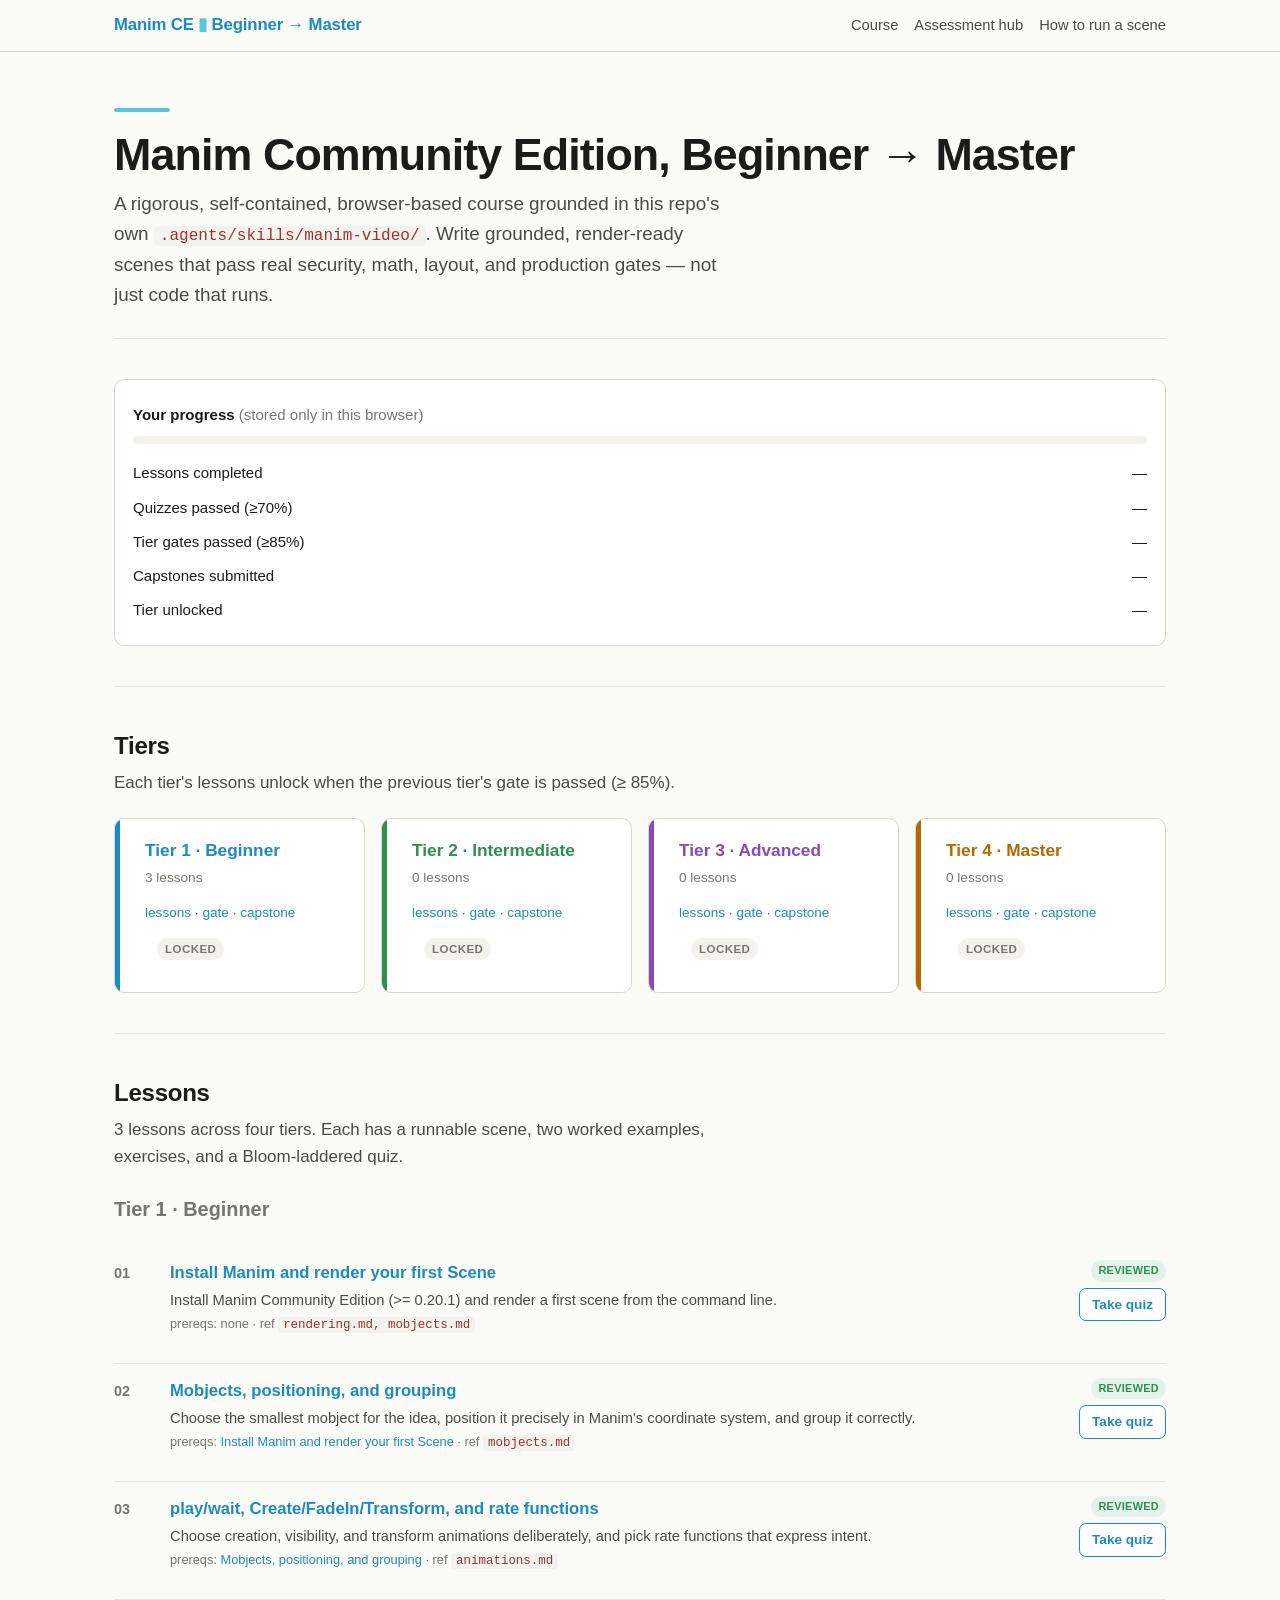
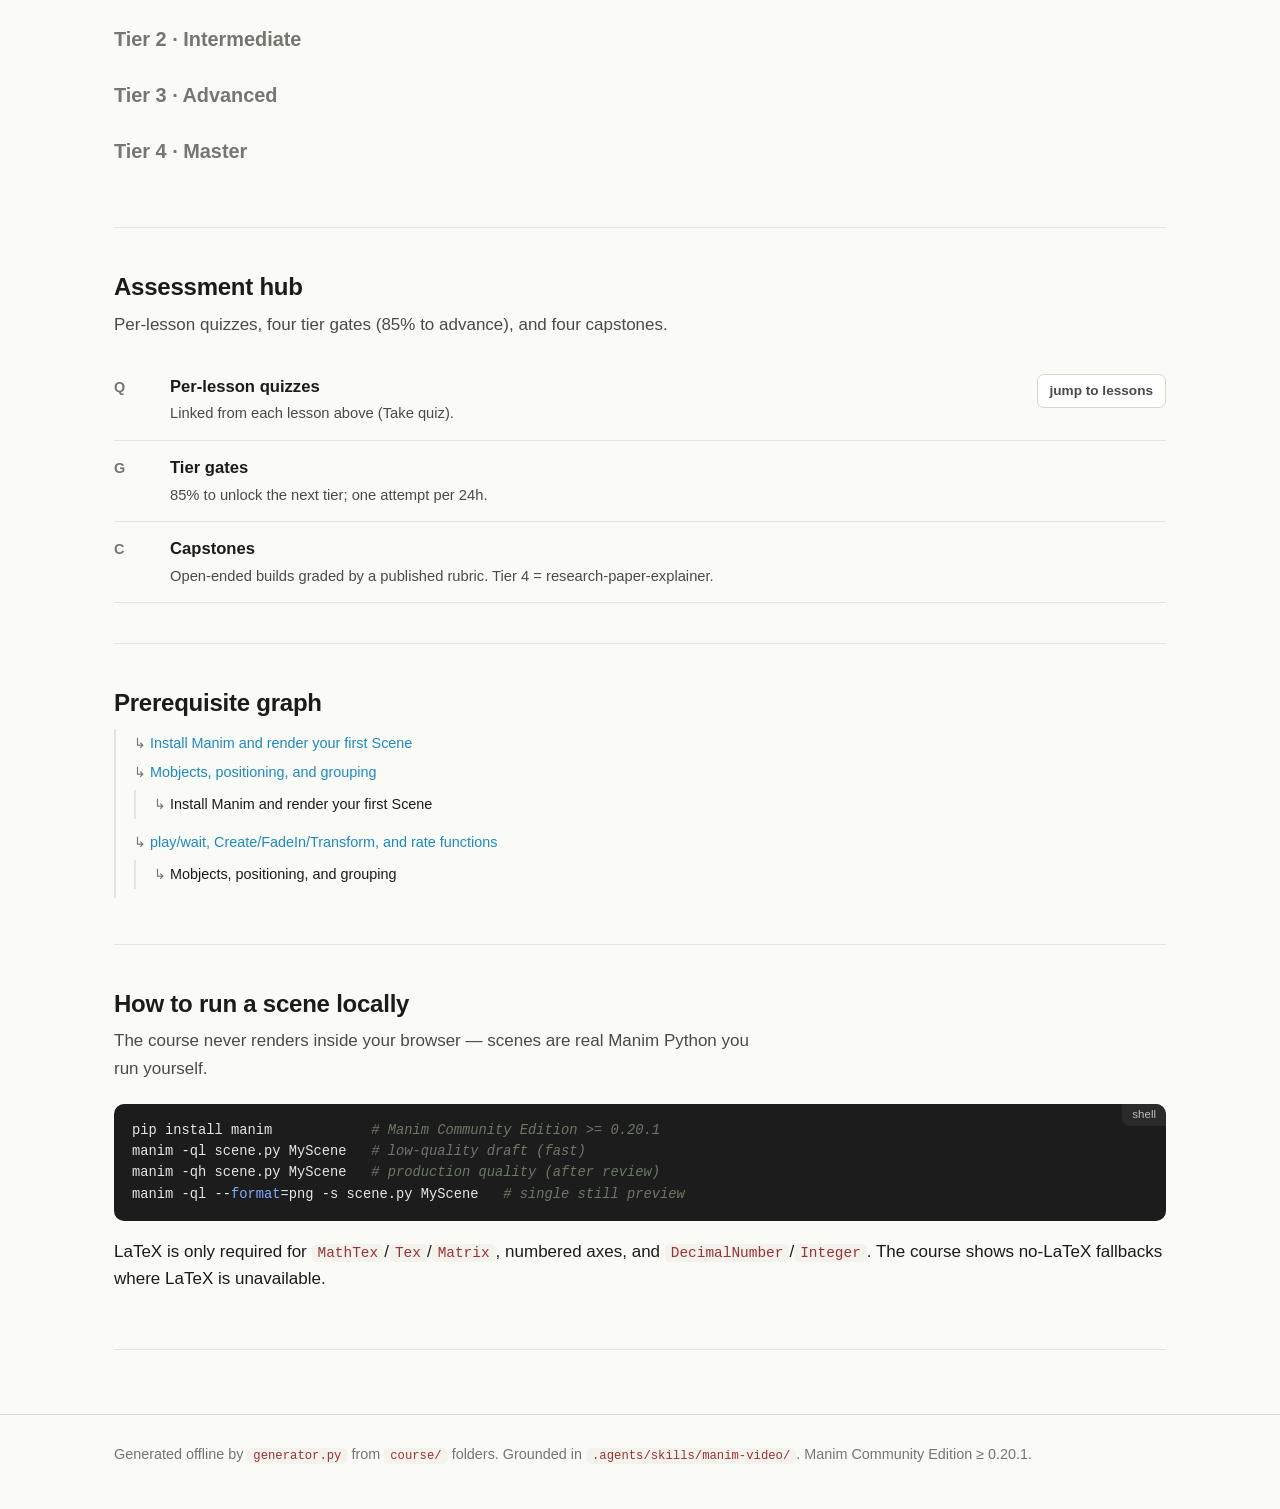
==== commit 952f241f: "fix(course): address P2 review findings on the generator - Validate {regex} quiz/gate answers with r" ====
--- a/course/index.html
+++ b/course/index.html
@@ -35,13 +35,13 @@
 <section class="block">
   <h2>Tiers</h2>
   <p class="lede">Each tier's lessons unlock when the previous tier's gate is passed (&ge; 85%).</p>
-  <div class="tiers"><div class="tier-card t1" data-tier="1"><div class="stripe"></div><h3>Tier 1 · Beginner</h3><p class="sub">4 lessons</p><p class="meta"><a href="#tier-1">lessons</a> · <a href="#">gate</a> · <a href="#">capstone</a></p><p class="meta"><span class="locktag" data-locktier="1">locked</span></p></div><div class="tier-card t2" data-tier="2"><div class="stripe"></div><h3>Tier 2 · Intermediate</h3><p class="sub">0 lessons</p><p class="meta"><a href="#tier-2">lessons</a> · <a href="#">gate</a> · <a href="#">capstone</a></p><p class="meta"><span class="locktag" data-locktier="2">locked</span></p></div><div class="tier-card t3" data-tier="3"><div class="stripe"></div><h3>Tier 3 · Advanced</h3><p class="sub">0 lessons</p><p class="meta"><a href="#tier-3">lessons</a> · <a href="#">gate</a> · <a href="#">capstone</a></p><p class="meta"><span class="locktag" data-locktier="3">locked</span></p></div><div class="tier-card t4" data-tier="4"><div class="stripe"></div><h3>Tier 4 · Master</h3><p class="sub">0 lessons</p><p class="meta"><a href="#tier-4">lessons</a> · <a href="#">gate</a> · <a href="#">capstone</a></p><p class="meta"><span class="locktag" data-locktier="4">locked</span></p></div></div>
+  <div class="tiers"><div class="tier-card t1" data-tier="1"><div class="stripe"></div><h3>Tier 1 · Beginner</h3><p class="sub">3 lessons</p><p class="meta"><a href="#tier-1">lessons</a> · <a href="#">gate</a> · <a href="#">capstone</a></p><p class="meta"><span class="locktag" data-locktier="1">locked</span></p></div><div class="tier-card t2" data-tier="2"><div class="stripe"></div><h3>Tier 2 · Intermediate</h3><p class="sub">0 lessons</p><p class="meta"><a href="#tier-2">lessons</a> · <a href="#">gate</a> · <a href="#">capstone</a></p><p class="meta"><span class="locktag" data-locktier="2">locked</span></p></div><div class="tier-card t3" data-tier="3"><div class="stripe"></div><h3>Tier 3 · Advanced</h3><p class="sub">0 lessons</p><p class="meta"><a href="#tier-3">lessons</a> · <a href="#">gate</a> · <a href="#">capstone</a></p><p class="meta"><span class="locktag" data-locktier="3">locked</span></p></div><div class="tier-card t4" data-tier="4"><div class="stripe"></div><h3>Tier 4 · Master</h3><p class="sub">0 lessons</p><p class="meta"><a href="#tier-4">lessons</a> · <a href="#">gate</a> · <a href="#">capstone</a></p><p class="meta"><span class="locktag" data-locktier="4">locked</span></p></div></div>
 </section>
 
 <section class="block">
   <h2>Lessons</h2>
-  <p class="lede">17 lessons across four tiers. Each has a runnable scene, two worked examples, exercises, and a Bloom-laddered quiz.</p>
-  <div id="tier-1"><h3 class="muted" style="margin-top:24px">Tier 1 · Beginner</h3><ul class="lessons"><li class="lesson" id="01-first-scene" data-tier="1" data-id="01-first-scene"><div class="num">01</div><div class="t"><h3><a href="lessons/beginner/01-first-scene/index.html">Install Manim and render your first Scene</a></h3><p class="obj">Install Manim Community Edition (&gt;= 0.20.1) and render a first scene from the command line.</p><p class="ref">prereqs: <span class="muted">none</span> · ref <code>rendering.md, mobjects.md</code></p></div><div class="actions"><span class="status-pill reviewed">reviewed</span><a class="btn" href="lessons/beginner/01-first-scene/index.html#take-quiz">Take quiz</a><span class="score-chip" data-score="01-first-scene"></span></div></li><li class="lesson" id="02-mobjects-positioning" data-tier="1" data-id="02-mobjects-positioning"><div class="num">02</div><div class="t"><h3><a href="lessons/beginner/02-mobjects-positioning/index.html">Mobjects, positioning, and grouping</a></h3><p class="obj">Choose the smallest mobject for the idea, position it precisely in Manim's coordinate system, and group it correctly.</p><p class="ref">prereqs: <a href="#01-first-scene">Install Manim and render your first Scene</a> · ref <code>mobjects.md</code></p></div><div class="actions"><span class="status-pill reviewed">reviewed</span><a class="btn" href="lessons/beginner/02-mobjects-positioning/index.html#take-quiz">Take quiz</a><span class="score-chip" data-score="02-mobjects-positioning"></span></div></li><li class="lesson" id="03-animations-rate-functions" data-tier="1" data-id="03-animations-rate-functions"><div class="num">03</div><div class="t"><h3><a href="lessons/beginner/03-animations-rate-functions/index.html">play/wait, Create/FadeIn/Transform, and rate functions</a></h3><p class="obj">Choose creation, visibility, and transform animations deliberately, and pick rate functions that express intent.</p><p class="ref">prereqs: <a href="#02-mobjects-positioning">Mobjects, positioning, and grouping</a> · ref <code>animations.md</code></p></div><div class="actions"><span class="status-pill reviewed">reviewed</span><a class="btn" href="lessons/beginner/03-animations-rate-functions/index.html#take-quiz">Take quiz</a><span class="score-chip" data-score="03-animations-rate-functions"></span></div></li><li class="lesson" id="04-scene-planning" data-tier="1" data-id="04-scene-planning"><div class="num">04</div><div class="t"><h3><a href="lessons/beginner/04-scene-planning/index.html">Scene planning and the plan file</a></h3><p class="obj">Write a plan.md (arc, scenes, palette, beats, timing) before code so each scene carries exactly one concept.</p><p class="ref">prereqs: <a href="#03-animations-rate-functions">play/wait, Create/FadeIn/Transform, and rate functions</a> · ref <code>scene-planning.md</code></p></div><div class="actions"><span class="status-pill reviewed">reviewed</span><a class="btn" href="lessons/beginner/04-scene-planning/index.html#take-quiz">Take quiz</a><span class="score-chip" data-score="04-scene-planning"></span></div></li></ul></div><div id="tier-2"><h3 class="muted" style="margin-top:24px">Tier 2 · Intermediate</h3><ul class="lessons"></ul></div><div id="tier-3"><h3 class="muted" style="margin-top:24px">Tier 3 · Advanced</h3><ul class="lessons"></ul></div><div id="tier-4"><h3 class="muted" style="margin-top:24px">Tier 4 · Master</h3><ul class="lessons"></ul></div>
+  <p class="lede">3 lessons across four tiers. Each has a runnable scene, two worked examples, exercises, and a Bloom-laddered quiz.</p>
+  <div id="tier-1"><h3 class="muted" style="margin-top:24px">Tier 1 · Beginner</h3><ul class="lessons"><li class="lesson" id="01-first-scene" data-tier="1" data-id="01-first-scene"><div class="num">01</div><div class="t"><h3><a href="lessons/beginner/01-first-scene/index.html">Install Manim and render your first Scene</a></h3><p class="obj">Install Manim Community Edition (&gt;= 0.20.1) and render a first scene from the command line.</p><p class="ref">prereqs: <span class="muted">none</span> · ref <code>rendering.md, mobjects.md</code></p></div><div class="actions"><span class="status-pill reviewed">reviewed</span><a class="btn" href="lessons/beginner/01-first-scene/index.html#take-quiz">Take quiz</a><span class="score-chip" data-score="01-first-scene"></span></div></li><li class="lesson" id="02-mobjects-positioning" data-tier="1" data-id="02-mobjects-positioning"><div class="num">02</div><div class="t"><h3><a href="lessons/beginner/02-mobjects-positioning/index.html">Mobjects, positioning, and grouping</a></h3><p class="obj">Choose the smallest mobject for the idea, position it precisely in Manim's coordinate system, and group it correctly.</p><p class="ref">prereqs: <a href="#01-first-scene">Install Manim and render your first Scene</a> · ref <code>mobjects.md</code></p></div><div class="actions"><span class="status-pill reviewed">reviewed</span><a class="btn" href="lessons/beginner/02-mobjects-positioning/index.html#take-quiz">Take quiz</a><span class="score-chip" data-score="02-mobjects-positioning"></span></div></li><li class="lesson" id="03-animations-rate-functions" data-tier="1" data-id="03-animations-rate-functions"><div class="num">03</div><div class="t"><h3><a href="lessons/beginner/03-animations-rate-functions/index.html">play/wait, Create/FadeIn/Transform, and rate functions</a></h3><p class="obj">Choose creation, visibility, and transform animations deliberately, and pick rate functions that express intent.</p><p class="ref">prereqs: <a href="#02-mobjects-positioning">Mobjects, positioning, and grouping</a> · ref <code>animations.md</code></p></div><div class="actions"><span class="status-pill reviewed">reviewed</span><a class="btn" href="lessons/beginner/03-animations-rate-functions/index.html#take-quiz">Take quiz</a><span class="score-chip" data-score="03-animations-rate-functions"></span></div></li></ul></div><div id="tier-2"><h3 class="muted" style="margin-top:24px">Tier 2 · Intermediate</h3><ul class="lessons"></ul></div><div id="tier-3"><h3 class="muted" style="margin-top:24px">Tier 3 · Advanced</h3><ul class="lessons"></ul></div><div id="tier-4"><h3 class="muted" style="margin-top:24px">Tier 4 · Master</h3><ul class="lessons"></ul></div>
 </section>
 
 <section class="block" id="assessment-hub">
@@ -60,7 +60,6 @@
 <li><a href="lessons/beginner/01-first-scene/index.html">Install Manim and render your first Scene</a></li>
 <li><a href="lessons/beginner/02-mobjects-positioning/index.html">Mobjects, positioning, and grouping</a><ul><li>Install Manim and render your first Scene</li></ul></li>
 <li><a href="lessons/beginner/03-animations-rate-functions/index.html">play/wait, Create/FadeIn/Transform, and rate functions</a><ul><li>Mobjects, positioning, and grouping</li></ul></li>
-<li><a href="lessons/beginner/04-scene-planning/index.html">Scene planning and the plan file</a><ul><li>play/wait, Create/FadeIn/Transform, and rate functions</li></ul></li>
 </ul></div>
 </section>
 
@@ -74,7 +73,7 @@
   <p>LaTeX is only required for <code>MathTex</code>/<code>Tex</code>/<code>Matrix</code>, numbered axes, and <code>DecimalNumber</code>/<code>Integer</code>. The course shows no-LaTeX fallbacks where LaTeX is unavailable.</p>
 </section>
 
-<script type="application/json" id="manifest">{"tiers": [{"tier": 1, "name": "Beginner", "lessons": ["01-first-scene", "02-mobjects-positioning", "03-animations-rate-functions", "04-scene-planning"], "gate": null, "capstone": null}, {"tier": 2, "name": "Intermediate", "lessons": [], "gate": null, "capstone": null}, {"tier": 3, "name": "Advanced", "lessons": [], "gate": null, "capstone": null}, {"tier": 4, "name": "Master", "lessons": [], "gate": null, "capstone": null}], "lessons": [{"id": "01-first-scene", "tier": 1, "title": "Install Manim and render your first Scene", "status": "reviewed", "url": "lessons/beginner/01-first-scene/index.html", "prereqs": [], "ref": "rendering.md, mobjects.md"}, {"id": "02-mobjects-positioning", "tier": 1, "title": "Mobjects, positioning, and grouping", "status": "reviewed", "url": "lessons/beginner/02-mobjects-positioning/index.html", "prereqs": ["01-first-scene"], "ref": "mobjects.md"}, {"id": "03-animations-rate-functions", "tier": 1, "title": "play/wait, Create/FadeIn/Transform, and rate functions", "status": "reviewed", "url": "lessons/beginner/03-animations-rate-functions/index.html", "prereqs": ["02-mobjects-positioning"], "ref": "animations.md"}, {"id": "04-scene-planning", "tier": 1, "title": "Scene planning and the plan file", "status": "reviewed", "url": "lessons/beginner/04-scene-planning/index.html", "prereqs": ["03-animations-rate-functions"], "ref": "scene-planning.md"}]}</script>
+<script type="application/json" id="manifest">{"tiers": [{"tier": 1, "name": "Beginner", "lessons": ["01-first-scene", "02-mobjects-positioning", "03-animations-rate-functions"], "gate": null, "capstone": null}, {"tier": 2, "name": "Intermediate", "lessons": [], "gate": null, "capstone": null}, {"tier": 3, "name": "Advanced", "lessons": [], "gate": null, "capstone": null}, {"tier": 4, "name": "Master", "lessons": [], "gate": null, "capstone": null}], "lessons": [{"id": "01-first-scene", "tier": 1, "title": "Install Manim and render your first Scene", "status": "reviewed", "url": "lessons/beginner/01-first-scene/index.html", "prereqs": [], "ref": "rendering.md, mobjects.md"}, {"id": "02-mobjects-positioning", "tier": 1, "title": "Mobjects, positioning, and grouping", "status": "reviewed", "url": "lessons/beginner/02-mobjects-positioning/index.html", "prereqs": ["01-first-scene"], "ref": "mobjects.md"}, {"id": "03-animations-rate-functions", "tier": 1, "title": "play/wait, Create/FadeIn/Transform, and rate functions", "status": "reviewed", "url": "lessons/beginner/03-animations-rate-functions/index.html", "prereqs": ["02-mobjects-positioning"], "ref": "animations.md"}]}</script>
 <script>
 (function () {
   function el(id) { return document.getElementById(id); }
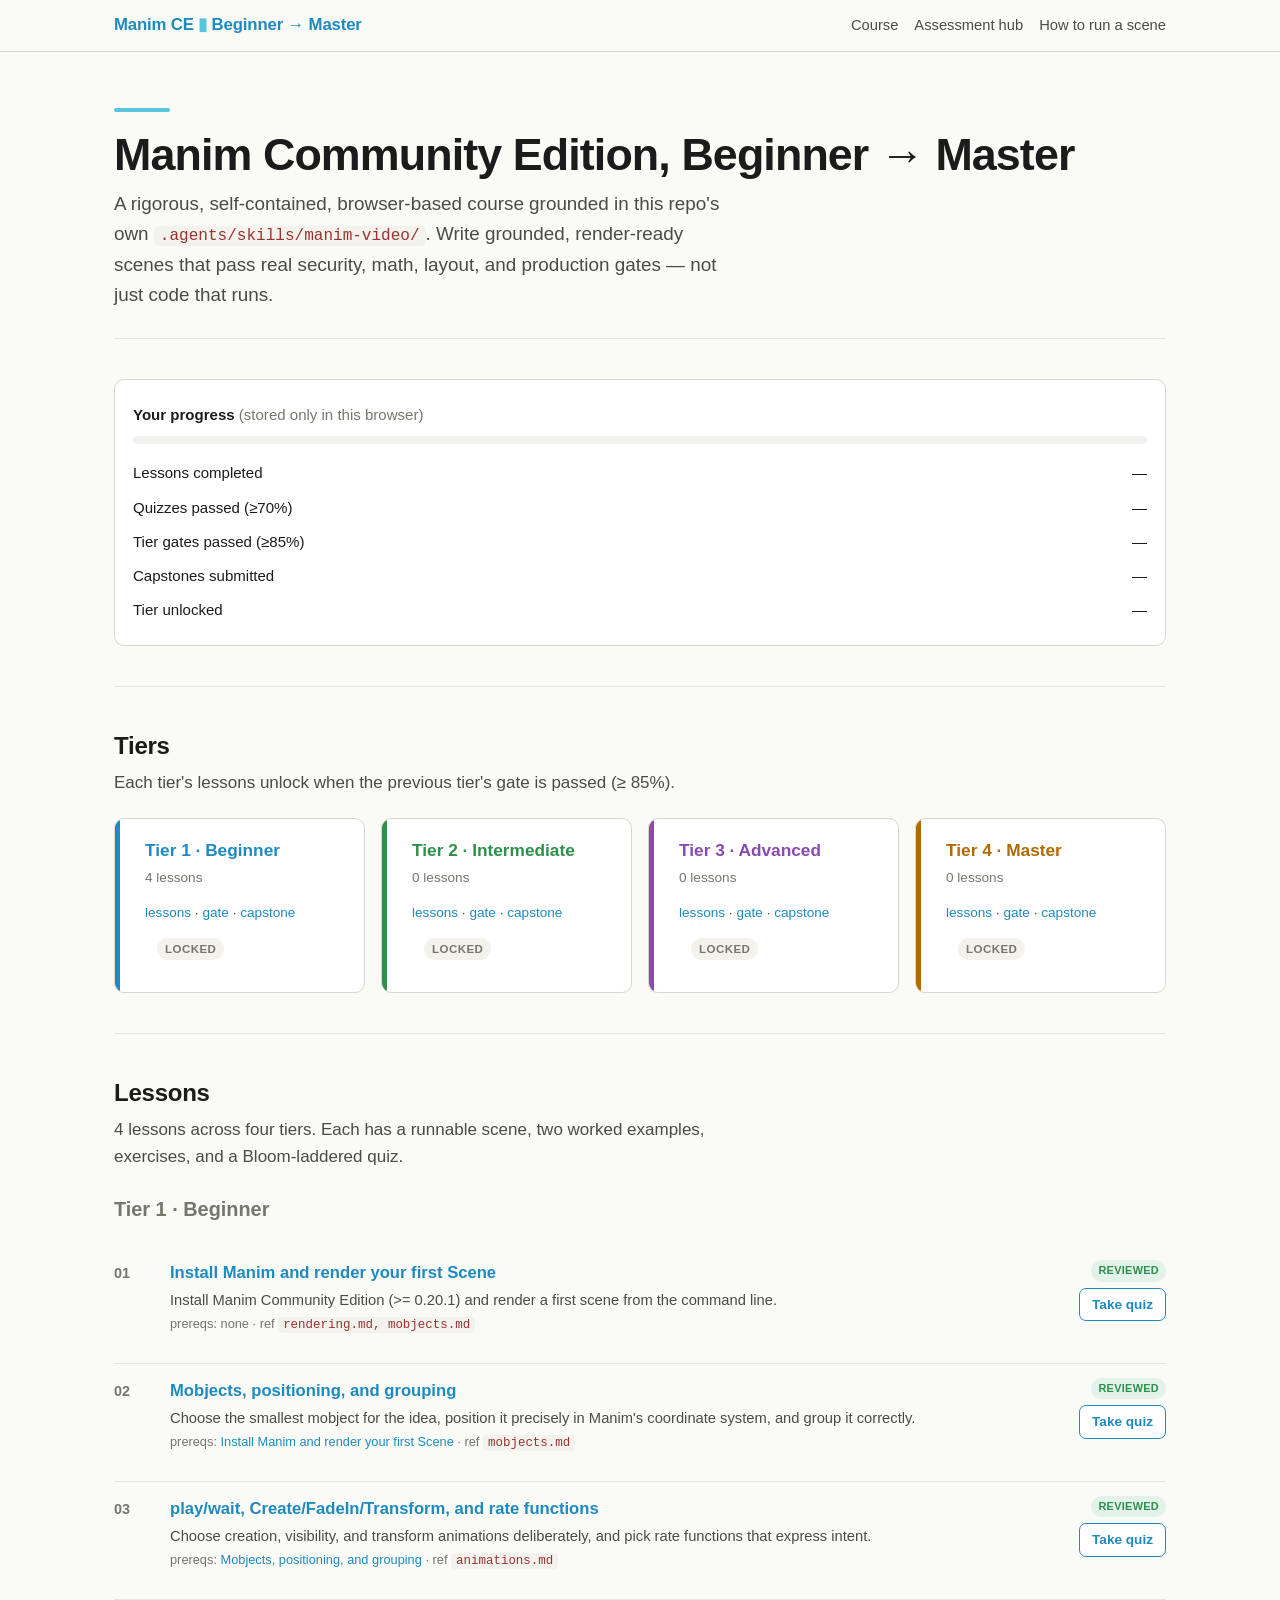
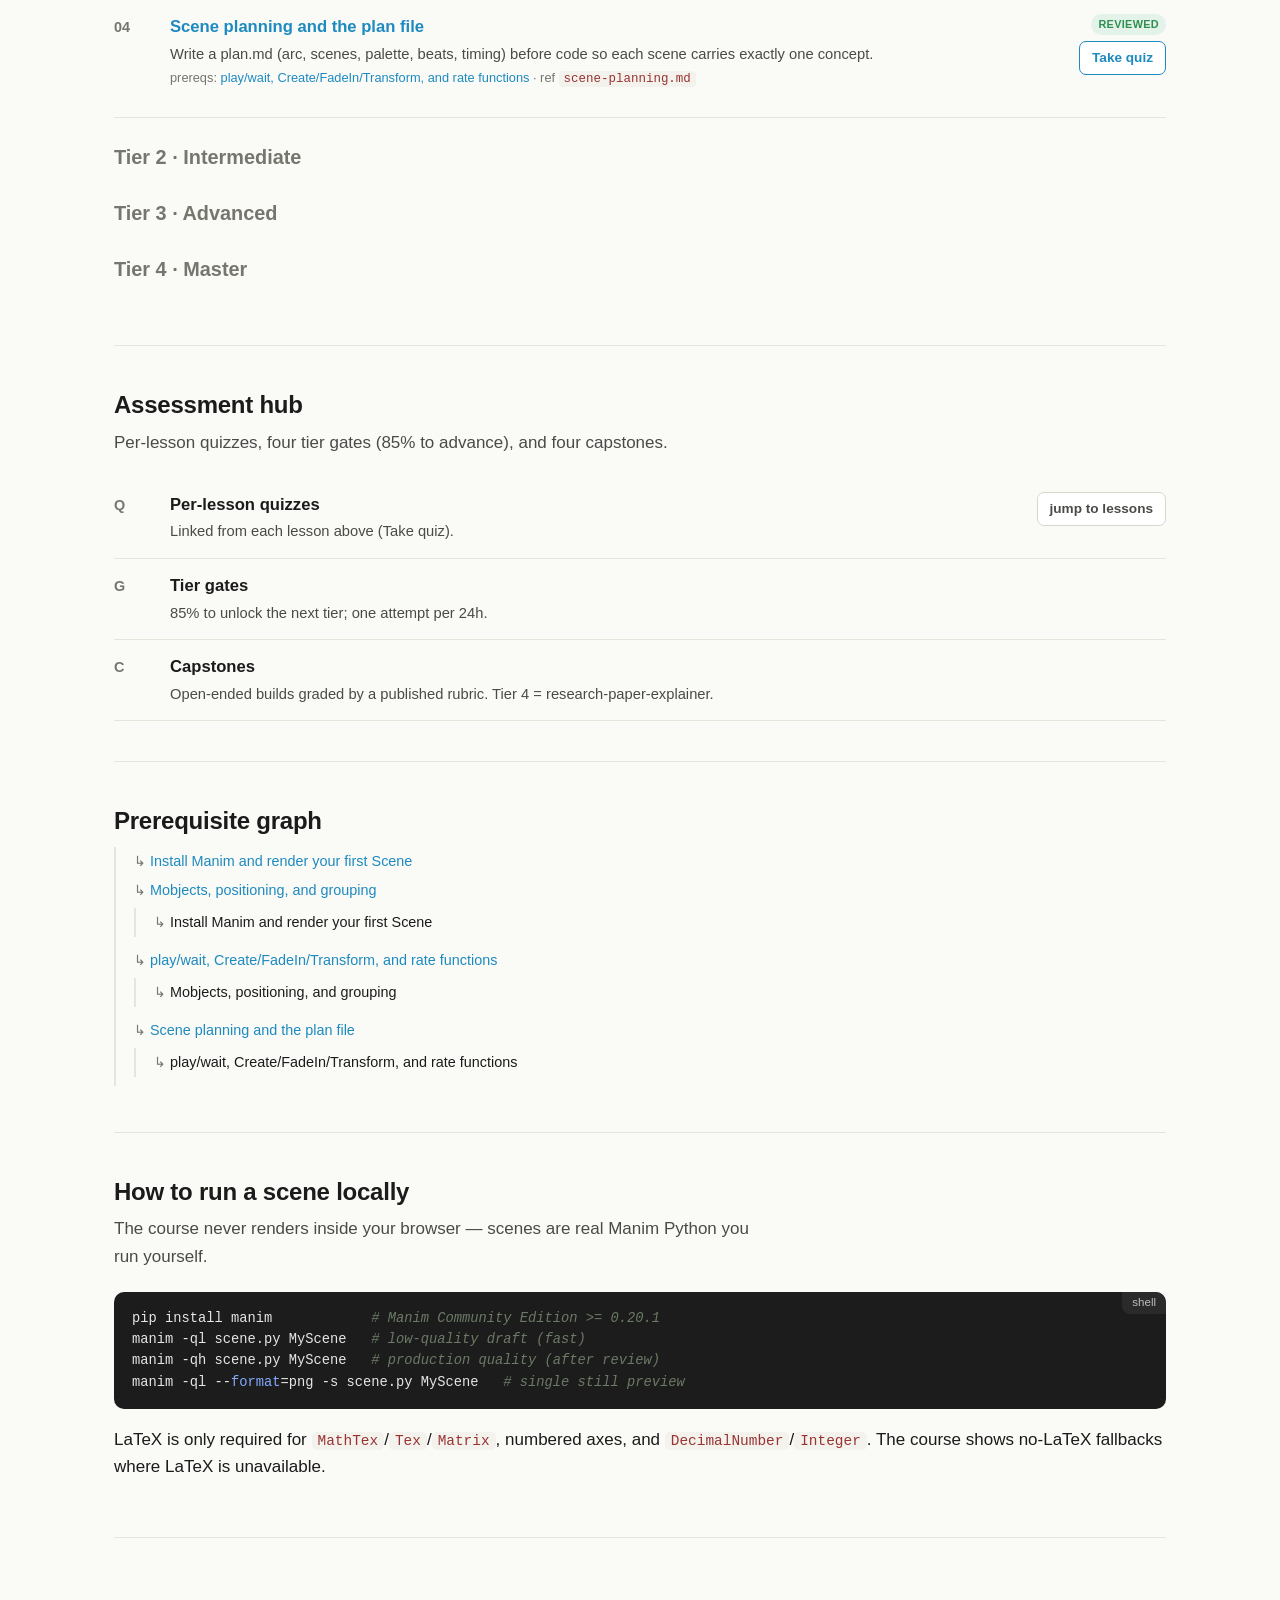
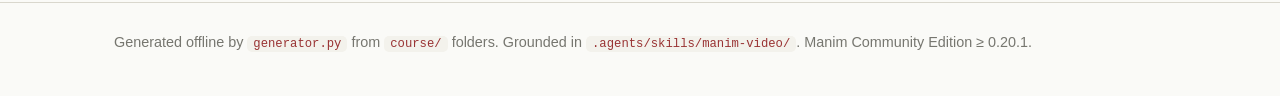
==== commit c81cab9a: "Merge course/module-and-generator into lesson-04 branch (P2 fixes)" ====
--- a/course/index.html
+++ b/course/index.html
@@ -35,13 +35,13 @@
 <section class="block">
   <h2>Tiers</h2>
   <p class="lede">Each tier's lessons unlock when the previous tier's gate is passed (&ge; 85%).</p>
-  <div class="tiers"><div class="tier-card t1" data-tier="1"><div class="stripe"></div><h3>Tier 1 · Beginner</h3><p class="sub">3 lessons</p><p class="meta"><a href="#tier-1">lessons</a> · <a href="#">gate</a> · <a href="#">capstone</a></p><p class="meta"><span class="locktag" data-locktier="1">locked</span></p></div><div class="tier-card t2" data-tier="2"><div class="stripe"></div><h3>Tier 2 · Intermediate</h3><p class="sub">0 lessons</p><p class="meta"><a href="#tier-2">lessons</a> · <a href="#">gate</a> · <a href="#">capstone</a></p><p class="meta"><span class="locktag" data-locktier="2">locked</span></p></div><div class="tier-card t3" data-tier="3"><div class="stripe"></div><h3>Tier 3 · Advanced</h3><p class="sub">0 lessons</p><p class="meta"><a href="#tier-3">lessons</a> · <a href="#">gate</a> · <a href="#">capstone</a></p><p class="meta"><span class="locktag" data-locktier="3">locked</span></p></div><div class="tier-card t4" data-tier="4"><div class="stripe"></div><h3>Tier 4 · Master</h3><p class="sub">0 lessons</p><p class="meta"><a href="#tier-4">lessons</a> · <a href="#">gate</a> · <a href="#">capstone</a></p><p class="meta"><span class="locktag" data-locktier="4">locked</span></p></div></div>
+  <div class="tiers"><div class="tier-card t1" data-tier="1"><div class="stripe"></div><h3>Tier 1 · Beginner</h3><p class="sub">4 lessons</p><p class="meta"><a href="#tier-1">lessons</a> · <a href="#">gate</a> · <a href="#">capstone</a></p><p class="meta"><span class="locktag" data-locktier="1">locked</span></p></div><div class="tier-card t2" data-tier="2"><div class="stripe"></div><h3>Tier 2 · Intermediate</h3><p class="sub">0 lessons</p><p class="meta"><a href="#tier-2">lessons</a> · <a href="#">gate</a> · <a href="#">capstone</a></p><p class="meta"><span class="locktag" data-locktier="2">locked</span></p></div><div class="tier-card t3" data-tier="3"><div class="stripe"></div><h3>Tier 3 · Advanced</h3><p class="sub">0 lessons</p><p class="meta"><a href="#tier-3">lessons</a> · <a href="#">gate</a> · <a href="#">capstone</a></p><p class="meta"><span class="locktag" data-locktier="3">locked</span></p></div><div class="tier-card t4" data-tier="4"><div class="stripe"></div><h3>Tier 4 · Master</h3><p class="sub">0 lessons</p><p class="meta"><a href="#tier-4">lessons</a> · <a href="#">gate</a> · <a href="#">capstone</a></p><p class="meta"><span class="locktag" data-locktier="4">locked</span></p></div></div>
 </section>
 
 <section class="block">
   <h2>Lessons</h2>
-  <p class="lede">3 lessons across four tiers. Each has a runnable scene, two worked examples, exercises, and a Bloom-laddered quiz.</p>
-  <div id="tier-1"><h3 class="muted" style="margin-top:24px">Tier 1 · Beginner</h3><ul class="lessons"><li class="lesson" id="01-first-scene" data-tier="1" data-id="01-first-scene"><div class="num">01</div><div class="t"><h3><a href="lessons/beginner/01-first-scene/index.html">Install Manim and render your first Scene</a></h3><p class="obj">Install Manim Community Edition (&gt;= 0.20.1) and render a first scene from the command line.</p><p class="ref">prereqs: <span class="muted">none</span> · ref <code>rendering.md, mobjects.md</code></p></div><div class="actions"><span class="status-pill reviewed">reviewed</span><a class="btn" href="lessons/beginner/01-first-scene/index.html#take-quiz">Take quiz</a><span class="score-chip" data-score="01-first-scene"></span></div></li><li class="lesson" id="02-mobjects-positioning" data-tier="1" data-id="02-mobjects-positioning"><div class="num">02</div><div class="t"><h3><a href="lessons/beginner/02-mobjects-positioning/index.html">Mobjects, positioning, and grouping</a></h3><p class="obj">Choose the smallest mobject for the idea, position it precisely in Manim's coordinate system, and group it correctly.</p><p class="ref">prereqs: <a href="#01-first-scene">Install Manim and render your first Scene</a> · ref <code>mobjects.md</code></p></div><div class="actions"><span class="status-pill reviewed">reviewed</span><a class="btn" href="lessons/beginner/02-mobjects-positioning/index.html#take-quiz">Take quiz</a><span class="score-chip" data-score="02-mobjects-positioning"></span></div></li><li class="lesson" id="03-animations-rate-functions" data-tier="1" data-id="03-animations-rate-functions"><div class="num">03</div><div class="t"><h3><a href="lessons/beginner/03-animations-rate-functions/index.html">play/wait, Create/FadeIn/Transform, and rate functions</a></h3><p class="obj">Choose creation, visibility, and transform animations deliberately, and pick rate functions that express intent.</p><p class="ref">prereqs: <a href="#02-mobjects-positioning">Mobjects, positioning, and grouping</a> · ref <code>animations.md</code></p></div><div class="actions"><span class="status-pill reviewed">reviewed</span><a class="btn" href="lessons/beginner/03-animations-rate-functions/index.html#take-quiz">Take quiz</a><span class="score-chip" data-score="03-animations-rate-functions"></span></div></li></ul></div><div id="tier-2"><h3 class="muted" style="margin-top:24px">Tier 2 · Intermediate</h3><ul class="lessons"></ul></div><div id="tier-3"><h3 class="muted" style="margin-top:24px">Tier 3 · Advanced</h3><ul class="lessons"></ul></div><div id="tier-4"><h3 class="muted" style="margin-top:24px">Tier 4 · Master</h3><ul class="lessons"></ul></div>
+  <p class="lede">4 lessons across four tiers. Each has a runnable scene, two worked examples, exercises, and a Bloom-laddered quiz.</p>
+  <div id="tier-1"><h3 class="muted" style="margin-top:24px">Tier 1 · Beginner</h3><ul class="lessons"><li class="lesson" id="01-first-scene" data-tier="1" data-id="01-first-scene"><div class="num">01</div><div class="t"><h3><a href="lessons/beginner/01-first-scene/index.html">Install Manim and render your first Scene</a></h3><p class="obj">Install Manim Community Edition (&gt;= 0.20.1) and render a first scene from the command line.</p><p class="ref">prereqs: <span class="muted">none</span> · ref <code>rendering.md, mobjects.md</code></p></div><div class="actions"><span class="status-pill reviewed">reviewed</span><a class="btn" href="lessons/beginner/01-first-scene/index.html#take-quiz">Take quiz</a><span class="score-chip" data-score="01-first-scene"></span></div></li><li class="lesson" id="02-mobjects-positioning" data-tier="1" data-id="02-mobjects-positioning"><div class="num">02</div><div class="t"><h3><a href="lessons/beginner/02-mobjects-positioning/index.html">Mobjects, positioning, and grouping</a></h3><p class="obj">Choose the smallest mobject for the idea, position it precisely in Manim's coordinate system, and group it correctly.</p><p class="ref">prereqs: <a href="#01-first-scene">Install Manim and render your first Scene</a> · ref <code>mobjects.md</code></p></div><div class="actions"><span class="status-pill reviewed">reviewed</span><a class="btn" href="lessons/beginner/02-mobjects-positioning/index.html#take-quiz">Take quiz</a><span class="score-chip" data-score="02-mobjects-positioning"></span></div></li><li class="lesson" id="03-animations-rate-functions" data-tier="1" data-id="03-animations-rate-functions"><div class="num">03</div><div class="t"><h3><a href="lessons/beginner/03-animations-rate-functions/index.html">play/wait, Create/FadeIn/Transform, and rate functions</a></h3><p class="obj">Choose creation, visibility, and transform animations deliberately, and pick rate functions that express intent.</p><p class="ref">prereqs: <a href="#02-mobjects-positioning">Mobjects, positioning, and grouping</a> · ref <code>animations.md</code></p></div><div class="actions"><span class="status-pill reviewed">reviewed</span><a class="btn" href="lessons/beginner/03-animations-rate-functions/index.html#take-quiz">Take quiz</a><span class="score-chip" data-score="03-animations-rate-functions"></span></div></li><li class="lesson" id="04-scene-planning" data-tier="1" data-id="04-scene-planning"><div class="num">04</div><div class="t"><h3><a href="lessons/beginner/04-scene-planning/index.html">Scene planning and the plan file</a></h3><p class="obj">Write a plan.md (arc, scenes, palette, beats, timing) before code so each scene carries exactly one concept.</p><p class="ref">prereqs: <a href="#03-animations-rate-functions">play/wait, Create/FadeIn/Transform, and rate functions</a> · ref <code>scene-planning.md</code></p></div><div class="actions"><span class="status-pill reviewed">reviewed</span><a class="btn" href="lessons/beginner/04-scene-planning/index.html#take-quiz">Take quiz</a><span class="score-chip" data-score="04-scene-planning"></span></div></li></ul></div><div id="tier-2"><h3 class="muted" style="margin-top:24px">Tier 2 · Intermediate</h3><ul class="lessons"></ul></div><div id="tier-3"><h3 class="muted" style="margin-top:24px">Tier 3 · Advanced</h3><ul class="lessons"></ul></div><div id="tier-4"><h3 class="muted" style="margin-top:24px">Tier 4 · Master</h3><ul class="lessons"></ul></div>
 </section>
 
 <section class="block" id="assessment-hub">
@@ -60,6 +60,7 @@
 <li><a href="lessons/beginner/01-first-scene/index.html">Install Manim and render your first Scene</a></li>
 <li><a href="lessons/beginner/02-mobjects-positioning/index.html">Mobjects, positioning, and grouping</a><ul><li>Install Manim and render your first Scene</li></ul></li>
 <li><a href="lessons/beginner/03-animations-rate-functions/index.html">play/wait, Create/FadeIn/Transform, and rate functions</a><ul><li>Mobjects, positioning, and grouping</li></ul></li>
+<li><a href="lessons/beginner/04-scene-planning/index.html">Scene planning and the plan file</a><ul><li>play/wait, Create/FadeIn/Transform, and rate functions</li></ul></li>
 </ul></div>
 </section>
 
@@ -73,7 +74,7 @@
   <p>LaTeX is only required for <code>MathTex</code>/<code>Tex</code>/<code>Matrix</code>, numbered axes, and <code>DecimalNumber</code>/<code>Integer</code>. The course shows no-LaTeX fallbacks where LaTeX is unavailable.</p>
 </section>
 
-<script type="application/json" id="manifest">{"tiers": [{"tier": 1, "name": "Beginner", "lessons": ["01-first-scene", "02-mobjects-positioning", "03-animations-rate-functions"], "gate": null, "capstone": null}, {"tier": 2, "name": "Intermediate", "lessons": [], "gate": null, "capstone": null}, {"tier": 3, "name": "Advanced", "lessons": [], "gate": null, "capstone": null}, {"tier": 4, "name": "Master", "lessons": [], "gate": null, "capstone": null}], "lessons": [{"id": "01-first-scene", "tier": 1, "title": "Install Manim and render your first Scene", "status": "reviewed", "url": "lessons/beginner/01-first-scene/index.html", "prereqs": [], "ref": "rendering.md, mobjects.md"}, {"id": "02-mobjects-positioning", "tier": 1, "title": "Mobjects, positioning, and grouping", "status": "reviewed", "url": "lessons/beginner/02-mobjects-positioning/index.html", "prereqs": ["01-first-scene"], "ref": "mobjects.md"}, {"id": "03-animations-rate-functions", "tier": 1, "title": "play/wait, Create/FadeIn/Transform, and rate functions", "status": "reviewed", "url": "lessons/beginner/03-animations-rate-functions/index.html", "prereqs": ["02-mobjects-positioning"], "ref": "animations.md"}]}</script>
+<script type="application/json" id="manifest">{"tiers": [{"tier": 1, "name": "Beginner", "lessons": ["01-first-scene", "02-mobjects-positioning", "03-animations-rate-functions", "04-scene-planning"], "gate": null, "capstone": null}, {"tier": 2, "name": "Intermediate", "lessons": [], "gate": null, "capstone": null}, {"tier": 3, "name": "Advanced", "lessons": [], "gate": null, "capstone": null}, {"tier": 4, "name": "Master", "lessons": [], "gate": null, "capstone": null}], "lessons": [{"id": "01-first-scene", "tier": 1, "title": "Install Manim and render your first Scene", "status": "reviewed", "url": "lessons/beginner/01-first-scene/index.html", "prereqs": [], "ref": "rendering.md, mobjects.md"}, {"id": "02-mobjects-positioning", "tier": 1, "title": "Mobjects, positioning, and grouping", "status": "reviewed", "url": "lessons/beginner/02-mobjects-positioning/index.html", "prereqs": ["01-first-scene"], "ref": "mobjects.md"}, {"id": "03-animations-rate-functions", "tier": 1, "title": "play/wait, Create/FadeIn/Transform, and rate functions", "status": "reviewed", "url": "lessons/beginner/03-animations-rate-functions/index.html", "prereqs": ["02-mobjects-positioning"], "ref": "animations.md"}, {"id": "04-scene-planning", "tier": 1, "title": "Scene planning and the plan file", "status": "reviewed", "url": "lessons/beginner/04-scene-planning/index.html", "prereqs": ["03-animations-rate-functions"], "ref": "scene-planning.md"}]}</script>
 <script>
 (function () {
   function el(id) { return document.getElementById(id); }
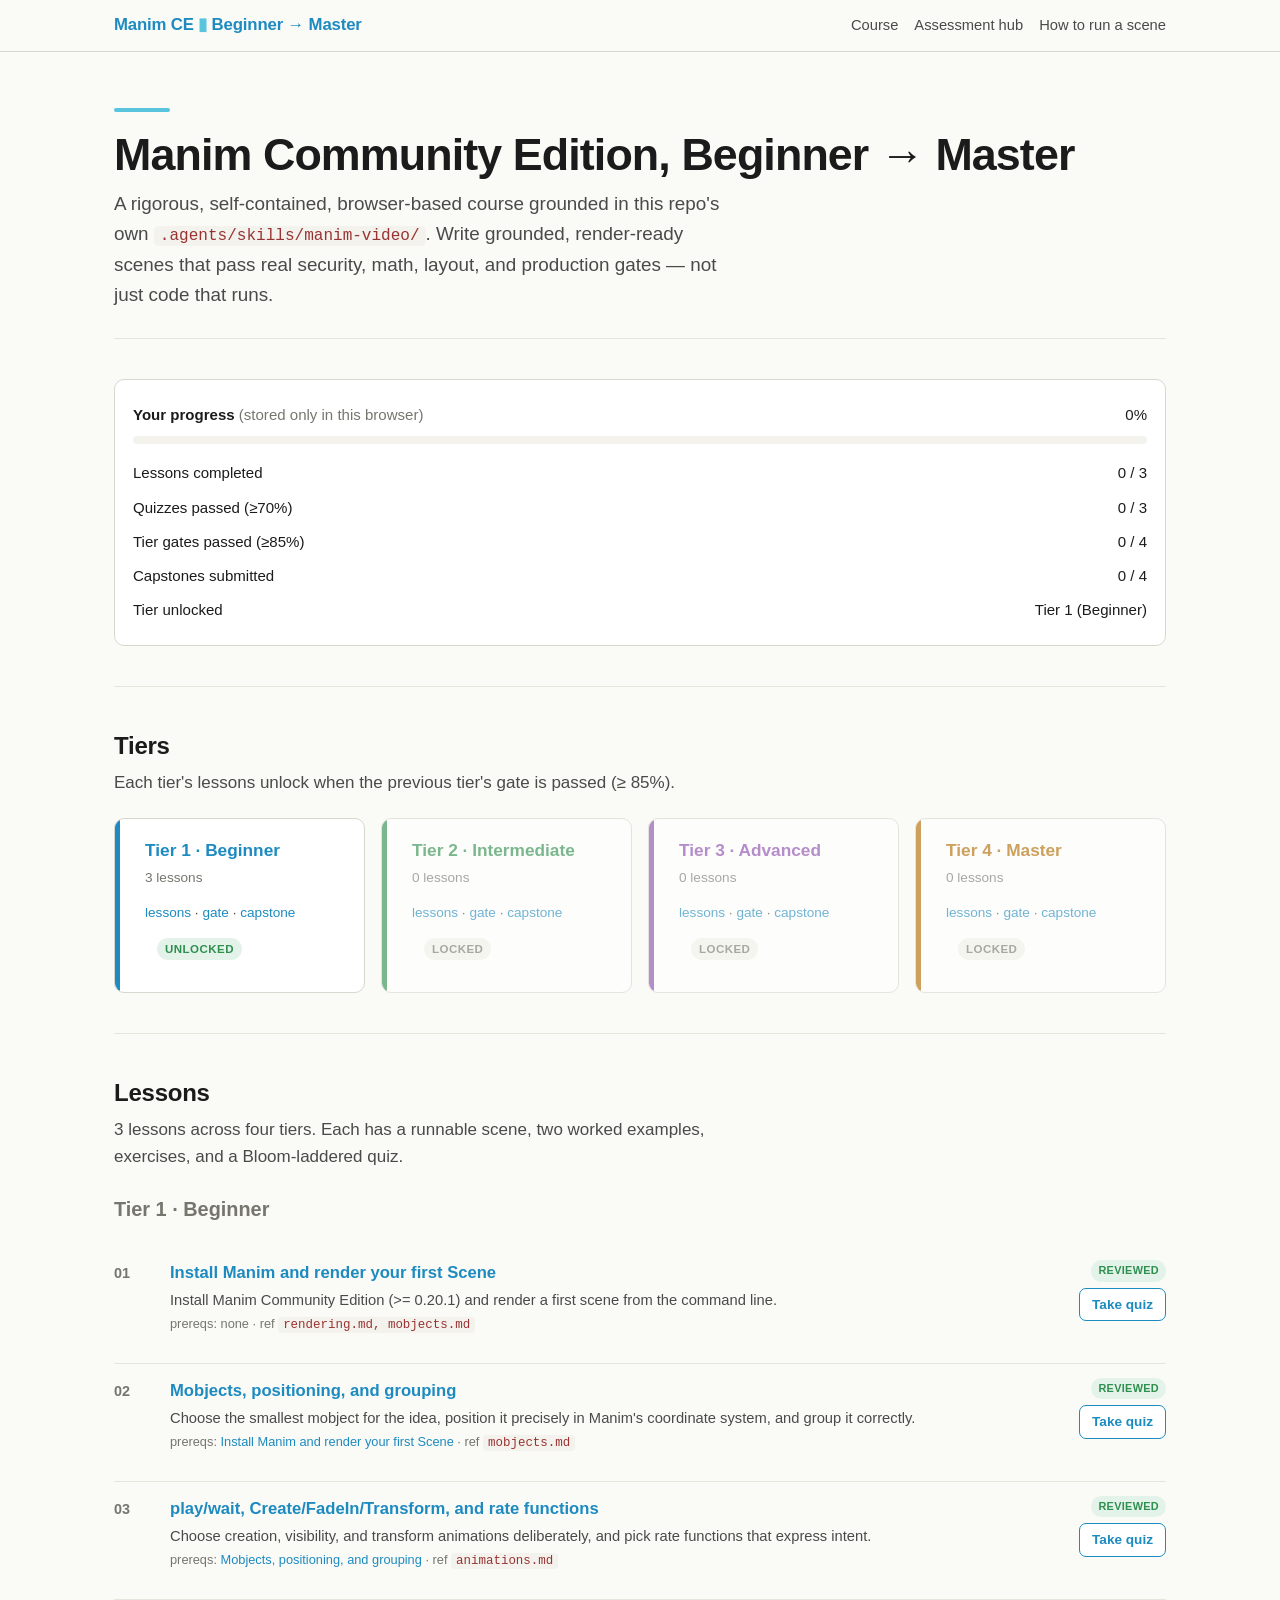
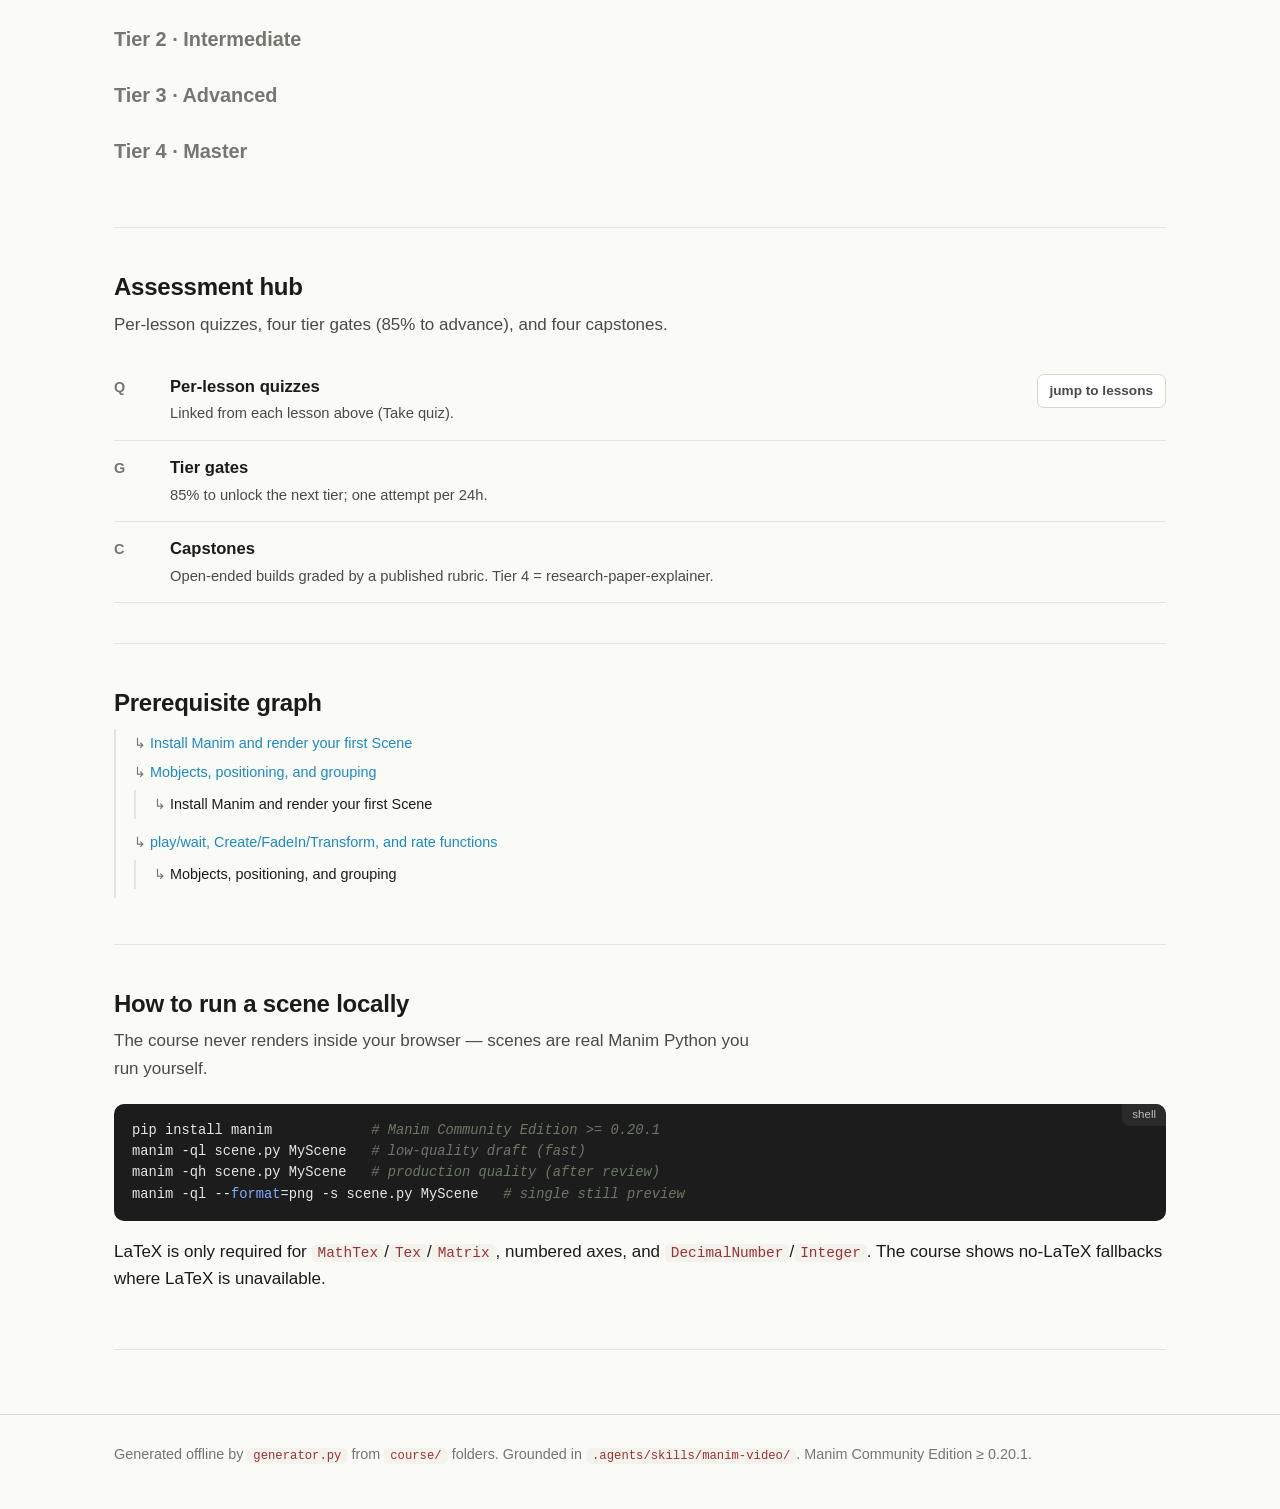
==== commit db172006: "fix(course): index dashboard never rendered + harden escaping P1: the index page's inline dashboard " ====
--- a/course/index.html
+++ b/course/index.html
@@ -35,13 +35,13 @@
 <section class="block">
   <h2>Tiers</h2>
   <p class="lede">Each tier's lessons unlock when the previous tier's gate is passed (&ge; 85%).</p>
-  <div class="tiers"><div class="tier-card t1" data-tier="1"><div class="stripe"></div><h3>Tier 1 · Beginner</h3><p class="sub">4 lessons</p><p class="meta"><a href="#tier-1">lessons</a> · <a href="#">gate</a> · <a href="#">capstone</a></p><p class="meta"><span class="locktag" data-locktier="1">locked</span></p></div><div class="tier-card t2" data-tier="2"><div class="stripe"></div><h3>Tier 2 · Intermediate</h3><p class="sub">0 lessons</p><p class="meta"><a href="#tier-2">lessons</a> · <a href="#">gate</a> · <a href="#">capstone</a></p><p class="meta"><span class="locktag" data-locktier="2">locked</span></p></div><div class="tier-card t3" data-tier="3"><div class="stripe"></div><h3>Tier 3 · Advanced</h3><p class="sub">0 lessons</p><p class="meta"><a href="#tier-3">lessons</a> · <a href="#">gate</a> · <a href="#">capstone</a></p><p class="meta"><span class="locktag" data-locktier="3">locked</span></p></div><div class="tier-card t4" data-tier="4"><div class="stripe"></div><h3>Tier 4 · Master</h3><p class="sub">0 lessons</p><p class="meta"><a href="#tier-4">lessons</a> · <a href="#">gate</a> · <a href="#">capstone</a></p><p class="meta"><span class="locktag" data-locktier="4">locked</span></p></div></div>
+  <div class="tiers"><div class="tier-card t1" data-tier="1"><div class="stripe"></div><h3>Tier 1 · Beginner</h3><p class="sub">3 lessons</p><p class="meta"><a href="#tier-1">lessons</a> · <a href="#">gate</a> · <a href="#">capstone</a></p><p class="meta"><span class="locktag" data-locktier="1">locked</span></p></div><div class="tier-card t2" data-tier="2"><div class="stripe"></div><h3>Tier 2 · Intermediate</h3><p class="sub">0 lessons</p><p class="meta"><a href="#tier-2">lessons</a> · <a href="#">gate</a> · <a href="#">capstone</a></p><p class="meta"><span class="locktag" data-locktier="2">locked</span></p></div><div class="tier-card t3" data-tier="3"><div class="stripe"></div><h3>Tier 3 · Advanced</h3><p class="sub">0 lessons</p><p class="meta"><a href="#tier-3">lessons</a> · <a href="#">gate</a> · <a href="#">capstone</a></p><p class="meta"><span class="locktag" data-locktier="3">locked</span></p></div><div class="tier-card t4" data-tier="4"><div class="stripe"></div><h3>Tier 4 · Master</h3><p class="sub">0 lessons</p><p class="meta"><a href="#tier-4">lessons</a> · <a href="#">gate</a> · <a href="#">capstone</a></p><p class="meta"><span class="locktag" data-locktier="4">locked</span></p></div></div>
 </section>
 
 <section class="block">
   <h2>Lessons</h2>
-  <p class="lede">4 lessons across four tiers. Each has a runnable scene, two worked examples, exercises, and a Bloom-laddered quiz.</p>
-  <div id="tier-1"><h3 class="muted" style="margin-top:24px">Tier 1 · Beginner</h3><ul class="lessons"><li class="lesson" id="01-first-scene" data-tier="1" data-id="01-first-scene"><div class="num">01</div><div class="t"><h3><a href="lessons/beginner/01-first-scene/index.html">Install Manim and render your first Scene</a></h3><p class="obj">Install Manim Community Edition (&gt;= 0.20.1) and render a first scene from the command line.</p><p class="ref">prereqs: <span class="muted">none</span> · ref <code>rendering.md, mobjects.md</code></p></div><div class="actions"><span class="status-pill reviewed">reviewed</span><a class="btn" href="lessons/beginner/01-first-scene/index.html#take-quiz">Take quiz</a><span class="score-chip" data-score="01-first-scene"></span></div></li><li class="lesson" id="02-mobjects-positioning" data-tier="1" data-id="02-mobjects-positioning"><div class="num">02</div><div class="t"><h3><a href="lessons/beginner/02-mobjects-positioning/index.html">Mobjects, positioning, and grouping</a></h3><p class="obj">Choose the smallest mobject for the idea, position it precisely in Manim's coordinate system, and group it correctly.</p><p class="ref">prereqs: <a href="#01-first-scene">Install Manim and render your first Scene</a> · ref <code>mobjects.md</code></p></div><div class="actions"><span class="status-pill reviewed">reviewed</span><a class="btn" href="lessons/beginner/02-mobjects-positioning/index.html#take-quiz">Take quiz</a><span class="score-chip" data-score="02-mobjects-positioning"></span></div></li><li class="lesson" id="03-animations-rate-functions" data-tier="1" data-id="03-animations-rate-functions"><div class="num">03</div><div class="t"><h3><a href="lessons/beginner/03-animations-rate-functions/index.html">play/wait, Create/FadeIn/Transform, and rate functions</a></h3><p class="obj">Choose creation, visibility, and transform animations deliberately, and pick rate functions that express intent.</p><p class="ref">prereqs: <a href="#02-mobjects-positioning">Mobjects, positioning, and grouping</a> · ref <code>animations.md</code></p></div><div class="actions"><span class="status-pill reviewed">reviewed</span><a class="btn" href="lessons/beginner/03-animations-rate-functions/index.html#take-quiz">Take quiz</a><span class="score-chip" data-score="03-animations-rate-functions"></span></div></li><li class="lesson" id="04-scene-planning" data-tier="1" data-id="04-scene-planning"><div class="num">04</div><div class="t"><h3><a href="lessons/beginner/04-scene-planning/index.html">Scene planning and the plan file</a></h3><p class="obj">Write a plan.md (arc, scenes, palette, beats, timing) before code so each scene carries exactly one concept.</p><p class="ref">prereqs: <a href="#03-animations-rate-functions">play/wait, Create/FadeIn/Transform, and rate functions</a> · ref <code>scene-planning.md</code></p></div><div class="actions"><span class="status-pill reviewed">reviewed</span><a class="btn" href="lessons/beginner/04-scene-planning/index.html#take-quiz">Take quiz</a><span class="score-chip" data-score="04-scene-planning"></span></div></li></ul></div><div id="tier-2"><h3 class="muted" style="margin-top:24px">Tier 2 · Intermediate</h3><ul class="lessons"></ul></div><div id="tier-3"><h3 class="muted" style="margin-top:24px">Tier 3 · Advanced</h3><ul class="lessons"></ul></div><div id="tier-4"><h3 class="muted" style="margin-top:24px">Tier 4 · Master</h3><ul class="lessons"></ul></div>
+  <p class="lede">3 lessons across four tiers. Each has a runnable scene, two worked examples, exercises, and a Bloom-laddered quiz.</p>
+  <div id="tier-1"><h3 class="muted" style="margin-top:24px">Tier 1 · Beginner</h3><ul class="lessons"><li class="lesson" id="01-first-scene" data-tier="1" data-id="01-first-scene"><div class="num">01</div><div class="t"><h3><a href="lessons/beginner/01-first-scene/index.html">Install Manim and render your first Scene</a></h3><p class="obj">Install Manim Community Edition (&gt;= 0.20.1) and render a first scene from the command line.</p><p class="ref">prereqs: <span class="muted">none</span> · ref <code>rendering.md, mobjects.md</code></p></div><div class="actions"><span class="status-pill reviewed">reviewed</span><a class="btn" href="lessons/beginner/01-first-scene/index.html#take-quiz">Take quiz</a><span class="score-chip" data-score="01-first-scene"></span></div></li><li class="lesson" id="02-mobjects-positioning" data-tier="1" data-id="02-mobjects-positioning"><div class="num">02</div><div class="t"><h3><a href="lessons/beginner/02-mobjects-positioning/index.html">Mobjects, positioning, and grouping</a></h3><p class="obj">Choose the smallest mobject for the idea, position it precisely in Manim&#39;s coordinate system, and group it correctly.</p><p class="ref">prereqs: <a href="#01-first-scene">Install Manim and render your first Scene</a> · ref <code>mobjects.md</code></p></div><div class="actions"><span class="status-pill reviewed">reviewed</span><a class="btn" href="lessons/beginner/02-mobjects-positioning/index.html#take-quiz">Take quiz</a><span class="score-chip" data-score="02-mobjects-positioning"></span></div></li><li class="lesson" id="03-animations-rate-functions" data-tier="1" data-id="03-animations-rate-functions"><div class="num">03</div><div class="t"><h3><a href="lessons/beginner/03-animations-rate-functions/index.html">play/wait, Create/FadeIn/Transform, and rate functions</a></h3><p class="obj">Choose creation, visibility, and transform animations deliberately, and pick rate functions that express intent.</p><p class="ref">prereqs: <a href="#02-mobjects-positioning">Mobjects, positioning, and grouping</a> · ref <code>animations.md</code></p></div><div class="actions"><span class="status-pill reviewed">reviewed</span><a class="btn" href="lessons/beginner/03-animations-rate-functions/index.html#take-quiz">Take quiz</a><span class="score-chip" data-score="03-animations-rate-functions"></span></div></li></ul></div><div id="tier-2"><h3 class="muted" style="margin-top:24px">Tier 2 · Intermediate</h3><ul class="lessons"></ul></div><div id="tier-3"><h3 class="muted" style="margin-top:24px">Tier 3 · Advanced</h3><ul class="lessons"></ul></div><div id="tier-4"><h3 class="muted" style="margin-top:24px">Tier 4 · Master</h3><ul class="lessons"></ul></div>
 </section>
 
 <section class="block" id="assessment-hub">
@@ -60,7 +60,6 @@
 <li><a href="lessons/beginner/01-first-scene/index.html">Install Manim and render your first Scene</a></li>
 <li><a href="lessons/beginner/02-mobjects-positioning/index.html">Mobjects, positioning, and grouping</a><ul><li>Install Manim and render your first Scene</li></ul></li>
 <li><a href="lessons/beginner/03-animations-rate-functions/index.html">play/wait, Create/FadeIn/Transform, and rate functions</a><ul><li>Mobjects, positioning, and grouping</li></ul></li>
-<li><a href="lessons/beginner/04-scene-planning/index.html">Scene planning and the plan file</a><ul><li>play/wait, Create/FadeIn/Transform, and rate functions</li></ul></li>
 </ul></div>
 </section>
 
@@ -74,7 +73,15 @@
   <p>LaTeX is only required for <code>MathTex</code>/<code>Tex</code>/<code>Matrix</code>, numbered axes, and <code>DecimalNumber</code>/<code>Integer</code>. The course shows no-LaTeX fallbacks where LaTeX is unavailable.</p>
 </section>
 
-<script type="application/json" id="manifest">{"tiers": [{"tier": 1, "name": "Beginner", "lessons": ["01-first-scene", "02-mobjects-positioning", "03-animations-rate-functions", "04-scene-planning"], "gate": null, "capstone": null}, {"tier": 2, "name": "Intermediate", "lessons": [], "gate": null, "capstone": null}, {"tier": 3, "name": "Advanced", "lessons": [], "gate": null, "capstone": null}, {"tier": 4, "name": "Master", "lessons": [], "gate": null, "capstone": null}], "lessons": [{"id": "01-first-scene", "tier": 1, "title": "Install Manim and render your first Scene", "status": "reviewed", "url": "lessons/beginner/01-first-scene/index.html", "prereqs": [], "ref": "rendering.md, mobjects.md"}, {"id": "02-mobjects-positioning", "tier": 1, "title": "Mobjects, positioning, and grouping", "status": "reviewed", "url": "lessons/beginner/02-mobjects-positioning/index.html", "prereqs": ["01-first-scene"], "ref": "mobjects.md"}, {"id": "03-animations-rate-functions", "tier": 1, "title": "play/wait, Create/FadeIn/Transform, and rate functions", "status": "reviewed", "url": "lessons/beginner/03-animations-rate-functions/index.html", "prereqs": ["02-mobjects-positioning"], "ref": "animations.md"}, {"id": "04-scene-planning", "tier": 1, "title": "Scene planning and the plan file", "status": "reviewed", "url": "lessons/beginner/04-scene-planning/index.html", "prereqs": ["03-animations-rate-functions"], "ref": "scene-planning.md"}]}</script>
+<script type="application/json" id="manifest">{"tiers": [{"tier": 1, "name": "Beginner", "lessons": ["01-first-scene", "02-mobjects-positioning", "03-animations-rate-functions"], "gate": null, "capstone": null}, {"tier": 2, "name": "Intermediate", "lessons": [], "gate": null, "capstone": null}, {"tier": 3, "name": "Advanced", "lessons": [], "gate": null, "capstone": null}, {"tier": 4, "name": "Master", "lessons": [], "gate": null, "capstone": null}], "lessons": [{"id": "01-first-scene", "tier": 1, "title": "Install Manim and render your first Scene", "status": "reviewed", "url": "lessons/beginner/01-first-scene/index.html", "prereqs": [], "ref": "rendering.md, mobjects.md"}, {"id": "02-mobjects-positioning", "tier": 1, "title": "Mobjects, positioning, and grouping", "status": "reviewed", "url": "lessons/beginner/02-mobjects-positioning/index.html", "prereqs": ["01-first-scene"], "ref": "mobjects.md"}, {"id": "03-animations-rate-functions", "tier": 1, "title": "play/wait, Create/FadeIn/Transform, and rate functions", "status": "reviewed", "url": "lessons/beginner/03-animations-rate-functions/index.html", "prereqs": ["02-mobjects-positioning"], "ref": "animations.md"}]}</script>
+
+</main>
+<footer class="site"><div class="shell">
+  Generated offline by <code>generator.py</code> from <code>course/</code> folders.
+  Grounded in <code>.agents/skills/manim-video/</code>. Manim Community Edition &ge; 0.20.1.
+</div></footer>
+<script src="assets/hl.js"></script>
+<script src="assets/quiz.js"></script>
 <script>
 (function () {
   function el(id) { return document.getElementById(id); }
@@ -118,13 +125,5 @@
 })();
 
 </script>
-
-</main>
-<footer class="site"><div class="shell">
-  Generated offline by <code>generator.py</code> from <code>course/</code> folders.
-  Grounded in <code>.agents/skills/manim-video/</code>. Manim Community Edition &ge; 0.20.1.
-</div></footer>
-<script src="assets/hl.js"></script>
-<script src="assets/quiz.js"></script>
 </body>
 </html>
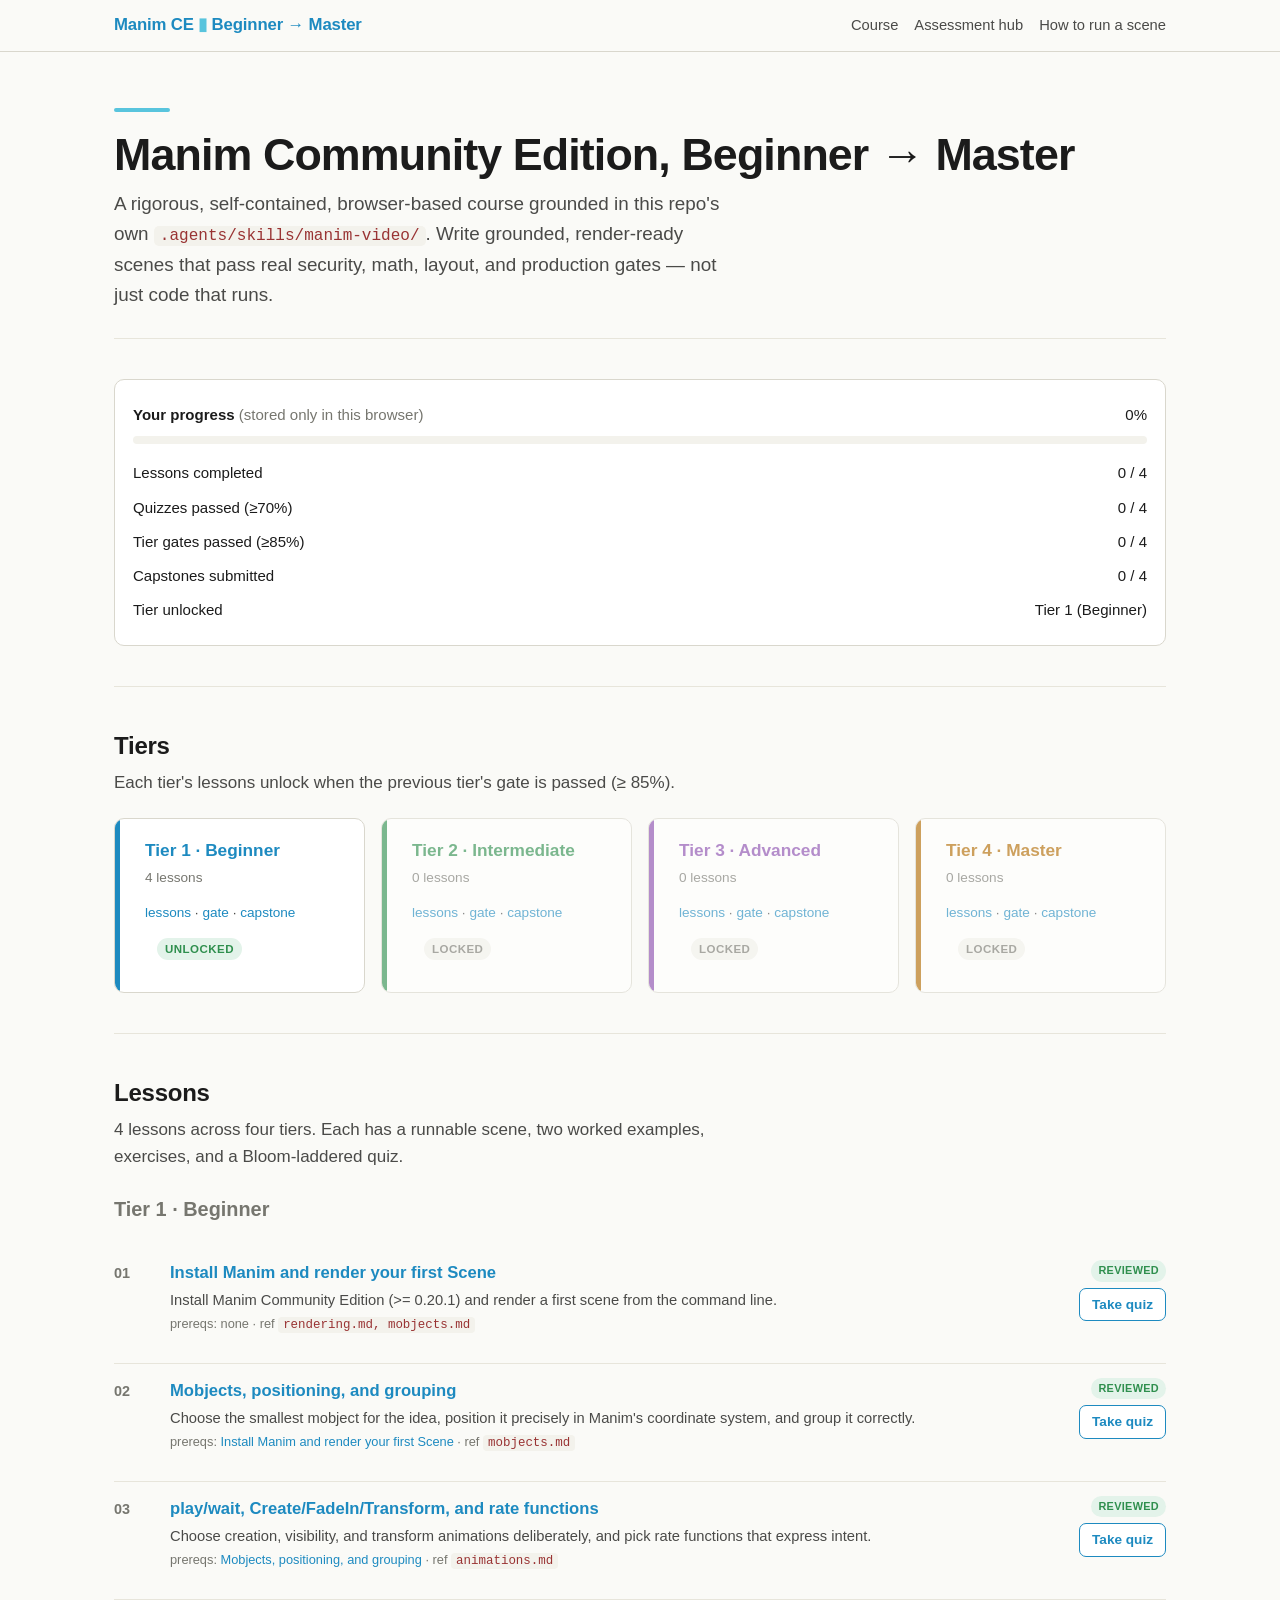
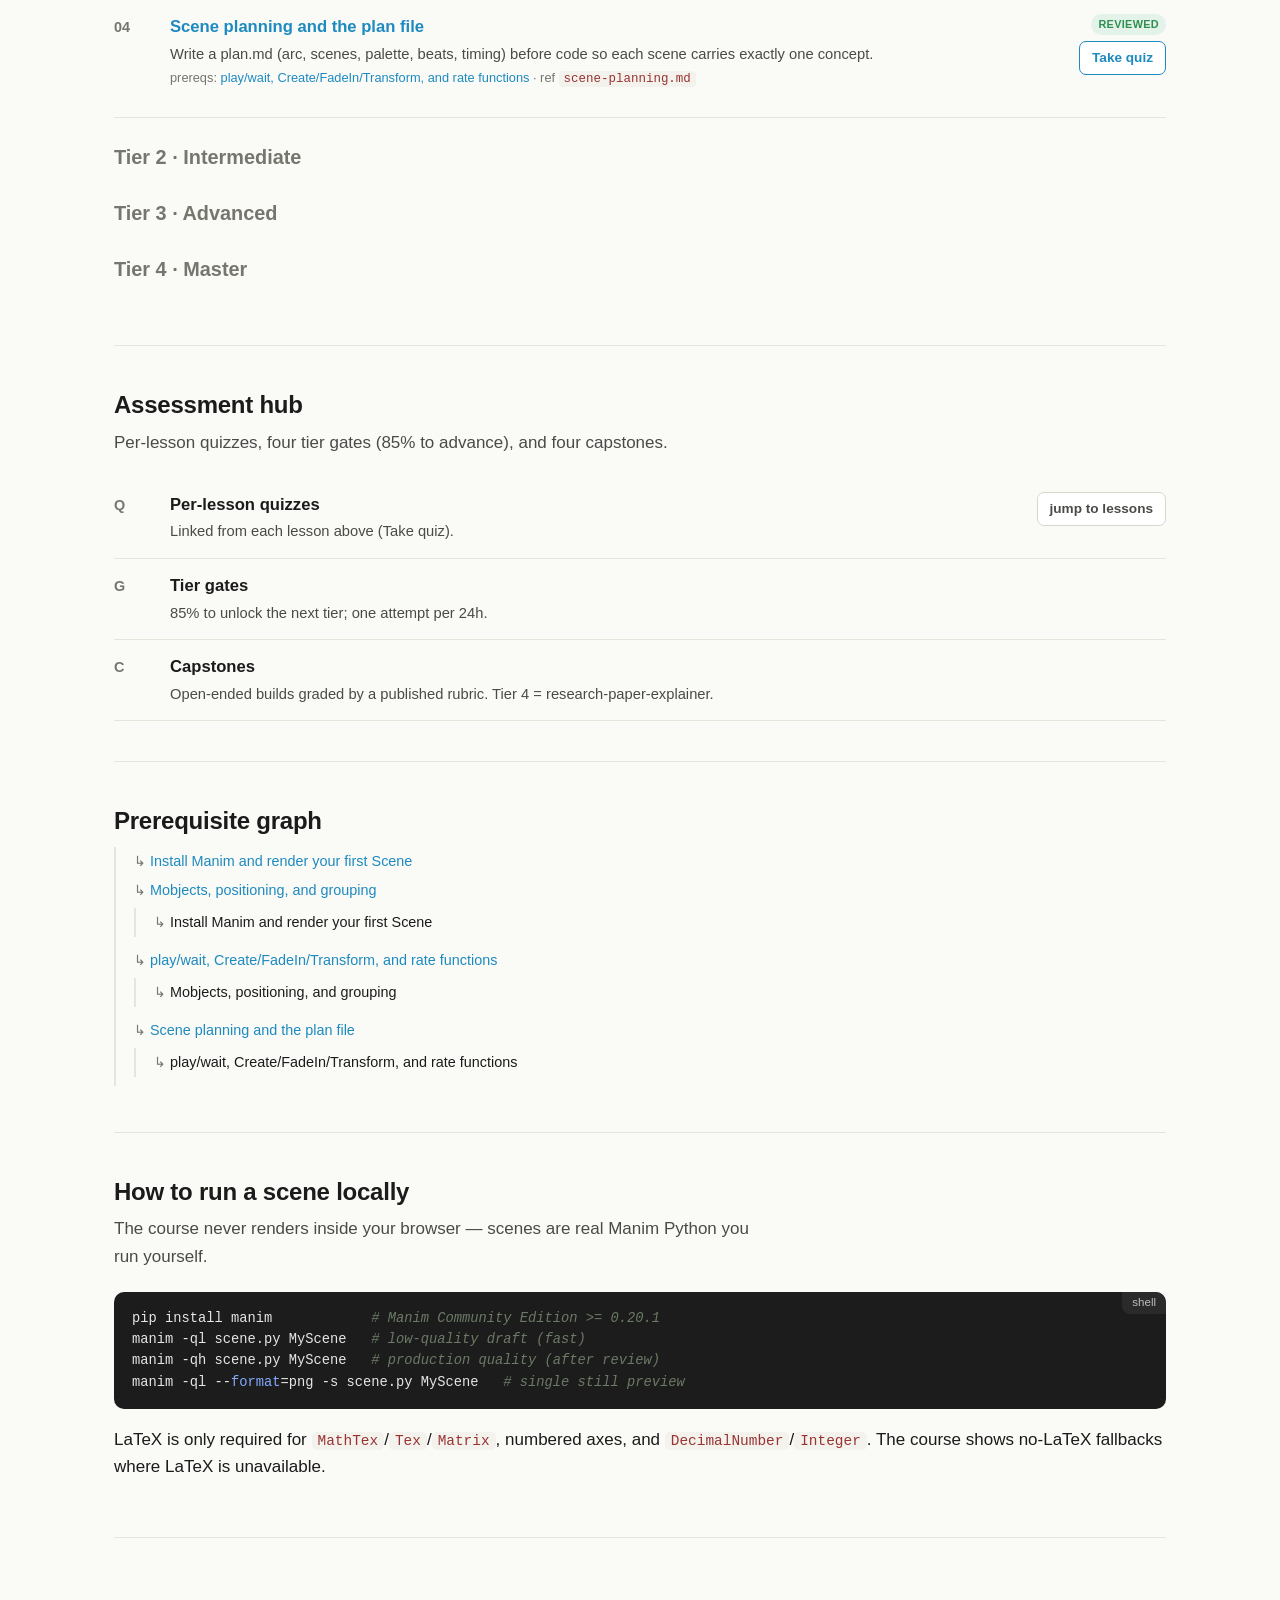
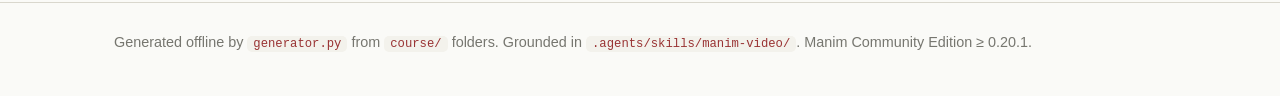
==== commit 1419a10f: "Merge course/module-and-generator into lesson-04 branch (P1 index-dashboard fix + hardening)" ====
--- a/course/index.html
+++ b/course/index.html
@@ -35,13 +35,13 @@
 <section class="block">
   <h2>Tiers</h2>
   <p class="lede">Each tier's lessons unlock when the previous tier's gate is passed (&ge; 85%).</p>
-  <div class="tiers"><div class="tier-card t1" data-tier="1"><div class="stripe"></div><h3>Tier 1 · Beginner</h3><p class="sub">3 lessons</p><p class="meta"><a href="#tier-1">lessons</a> · <a href="#">gate</a> · <a href="#">capstone</a></p><p class="meta"><span class="locktag" data-locktier="1">locked</span></p></div><div class="tier-card t2" data-tier="2"><div class="stripe"></div><h3>Tier 2 · Intermediate</h3><p class="sub">0 lessons</p><p class="meta"><a href="#tier-2">lessons</a> · <a href="#">gate</a> · <a href="#">capstone</a></p><p class="meta"><span class="locktag" data-locktier="2">locked</span></p></div><div class="tier-card t3" data-tier="3"><div class="stripe"></div><h3>Tier 3 · Advanced</h3><p class="sub">0 lessons</p><p class="meta"><a href="#tier-3">lessons</a> · <a href="#">gate</a> · <a href="#">capstone</a></p><p class="meta"><span class="locktag" data-locktier="3">locked</span></p></div><div class="tier-card t4" data-tier="4"><div class="stripe"></div><h3>Tier 4 · Master</h3><p class="sub">0 lessons</p><p class="meta"><a href="#tier-4">lessons</a> · <a href="#">gate</a> · <a href="#">capstone</a></p><p class="meta"><span class="locktag" data-locktier="4">locked</span></p></div></div>
+  <div class="tiers"><div class="tier-card t1" data-tier="1"><div class="stripe"></div><h3>Tier 1 · Beginner</h3><p class="sub">4 lessons</p><p class="meta"><a href="#tier-1">lessons</a> · <a href="#">gate</a> · <a href="#">capstone</a></p><p class="meta"><span class="locktag" data-locktier="1">locked</span></p></div><div class="tier-card t2" data-tier="2"><div class="stripe"></div><h3>Tier 2 · Intermediate</h3><p class="sub">0 lessons</p><p class="meta"><a href="#tier-2">lessons</a> · <a href="#">gate</a> · <a href="#">capstone</a></p><p class="meta"><span class="locktag" data-locktier="2">locked</span></p></div><div class="tier-card t3" data-tier="3"><div class="stripe"></div><h3>Tier 3 · Advanced</h3><p class="sub">0 lessons</p><p class="meta"><a href="#tier-3">lessons</a> · <a href="#">gate</a> · <a href="#">capstone</a></p><p class="meta"><span class="locktag" data-locktier="3">locked</span></p></div><div class="tier-card t4" data-tier="4"><div class="stripe"></div><h3>Tier 4 · Master</h3><p class="sub">0 lessons</p><p class="meta"><a href="#tier-4">lessons</a> · <a href="#">gate</a> · <a href="#">capstone</a></p><p class="meta"><span class="locktag" data-locktier="4">locked</span></p></div></div>
 </section>
 
 <section class="block">
   <h2>Lessons</h2>
-  <p class="lede">3 lessons across four tiers. Each has a runnable scene, two worked examples, exercises, and a Bloom-laddered quiz.</p>
-  <div id="tier-1"><h3 class="muted" style="margin-top:24px">Tier 1 · Beginner</h3><ul class="lessons"><li class="lesson" id="01-first-scene" data-tier="1" data-id="01-first-scene"><div class="num">01</div><div class="t"><h3><a href="lessons/beginner/01-first-scene/index.html">Install Manim and render your first Scene</a></h3><p class="obj">Install Manim Community Edition (&gt;= 0.20.1) and render a first scene from the command line.</p><p class="ref">prereqs: <span class="muted">none</span> · ref <code>rendering.md, mobjects.md</code></p></div><div class="actions"><span class="status-pill reviewed">reviewed</span><a class="btn" href="lessons/beginner/01-first-scene/index.html#take-quiz">Take quiz</a><span class="score-chip" data-score="01-first-scene"></span></div></li><li class="lesson" id="02-mobjects-positioning" data-tier="1" data-id="02-mobjects-positioning"><div class="num">02</div><div class="t"><h3><a href="lessons/beginner/02-mobjects-positioning/index.html">Mobjects, positioning, and grouping</a></h3><p class="obj">Choose the smallest mobject for the idea, position it precisely in Manim&#39;s coordinate system, and group it correctly.</p><p class="ref">prereqs: <a href="#01-first-scene">Install Manim and render your first Scene</a> · ref <code>mobjects.md</code></p></div><div class="actions"><span class="status-pill reviewed">reviewed</span><a class="btn" href="lessons/beginner/02-mobjects-positioning/index.html#take-quiz">Take quiz</a><span class="score-chip" data-score="02-mobjects-positioning"></span></div></li><li class="lesson" id="03-animations-rate-functions" data-tier="1" data-id="03-animations-rate-functions"><div class="num">03</div><div class="t"><h3><a href="lessons/beginner/03-animations-rate-functions/index.html">play/wait, Create/FadeIn/Transform, and rate functions</a></h3><p class="obj">Choose creation, visibility, and transform animations deliberately, and pick rate functions that express intent.</p><p class="ref">prereqs: <a href="#02-mobjects-positioning">Mobjects, positioning, and grouping</a> · ref <code>animations.md</code></p></div><div class="actions"><span class="status-pill reviewed">reviewed</span><a class="btn" href="lessons/beginner/03-animations-rate-functions/index.html#take-quiz">Take quiz</a><span class="score-chip" data-score="03-animations-rate-functions"></span></div></li></ul></div><div id="tier-2"><h3 class="muted" style="margin-top:24px">Tier 2 · Intermediate</h3><ul class="lessons"></ul></div><div id="tier-3"><h3 class="muted" style="margin-top:24px">Tier 3 · Advanced</h3><ul class="lessons"></ul></div><div id="tier-4"><h3 class="muted" style="margin-top:24px">Tier 4 · Master</h3><ul class="lessons"></ul></div>
+  <p class="lede">4 lessons across four tiers. Each has a runnable scene, two worked examples, exercises, and a Bloom-laddered quiz.</p>
+  <div id="tier-1"><h3 class="muted" style="margin-top:24px">Tier 1 · Beginner</h3><ul class="lessons"><li class="lesson" id="01-first-scene" data-tier="1" data-id="01-first-scene"><div class="num">01</div><div class="t"><h3><a href="lessons/beginner/01-first-scene/index.html">Install Manim and render your first Scene</a></h3><p class="obj">Install Manim Community Edition (&gt;= 0.20.1) and render a first scene from the command line.</p><p class="ref">prereqs: <span class="muted">none</span> · ref <code>rendering.md, mobjects.md</code></p></div><div class="actions"><span class="status-pill reviewed">reviewed</span><a class="btn" href="lessons/beginner/01-first-scene/index.html#take-quiz">Take quiz</a><span class="score-chip" data-score="01-first-scene"></span></div></li><li class="lesson" id="02-mobjects-positioning" data-tier="1" data-id="02-mobjects-positioning"><div class="num">02</div><div class="t"><h3><a href="lessons/beginner/02-mobjects-positioning/index.html">Mobjects, positioning, and grouping</a></h3><p class="obj">Choose the smallest mobject for the idea, position it precisely in Manim&#39;s coordinate system, and group it correctly.</p><p class="ref">prereqs: <a href="#01-first-scene">Install Manim and render your first Scene</a> · ref <code>mobjects.md</code></p></div><div class="actions"><span class="status-pill reviewed">reviewed</span><a class="btn" href="lessons/beginner/02-mobjects-positioning/index.html#take-quiz">Take quiz</a><span class="score-chip" data-score="02-mobjects-positioning"></span></div></li><li class="lesson" id="03-animations-rate-functions" data-tier="1" data-id="03-animations-rate-functions"><div class="num">03</div><div class="t"><h3><a href="lessons/beginner/03-animations-rate-functions/index.html">play/wait, Create/FadeIn/Transform, and rate functions</a></h3><p class="obj">Choose creation, visibility, and transform animations deliberately, and pick rate functions that express intent.</p><p class="ref">prereqs: <a href="#02-mobjects-positioning">Mobjects, positioning, and grouping</a> · ref <code>animations.md</code></p></div><div class="actions"><span class="status-pill reviewed">reviewed</span><a class="btn" href="lessons/beginner/03-animations-rate-functions/index.html#take-quiz">Take quiz</a><span class="score-chip" data-score="03-animations-rate-functions"></span></div></li><li class="lesson" id="04-scene-planning" data-tier="1" data-id="04-scene-planning"><div class="num">04</div><div class="t"><h3><a href="lessons/beginner/04-scene-planning/index.html">Scene planning and the plan file</a></h3><p class="obj">Write a plan.md (arc, scenes, palette, beats, timing) before code so each scene carries exactly one concept.</p><p class="ref">prereqs: <a href="#03-animations-rate-functions">play/wait, Create/FadeIn/Transform, and rate functions</a> · ref <code>scene-planning.md</code></p></div><div class="actions"><span class="status-pill reviewed">reviewed</span><a class="btn" href="lessons/beginner/04-scene-planning/index.html#take-quiz">Take quiz</a><span class="score-chip" data-score="04-scene-planning"></span></div></li></ul></div><div id="tier-2"><h3 class="muted" style="margin-top:24px">Tier 2 · Intermediate</h3><ul class="lessons"></ul></div><div id="tier-3"><h3 class="muted" style="margin-top:24px">Tier 3 · Advanced</h3><ul class="lessons"></ul></div><div id="tier-4"><h3 class="muted" style="margin-top:24px">Tier 4 · Master</h3><ul class="lessons"></ul></div>
 </section>
 
 <section class="block" id="assessment-hub">
@@ -60,6 +60,7 @@
 <li><a href="lessons/beginner/01-first-scene/index.html">Install Manim and render your first Scene</a></li>
 <li><a href="lessons/beginner/02-mobjects-positioning/index.html">Mobjects, positioning, and grouping</a><ul><li>Install Manim and render your first Scene</li></ul></li>
 <li><a href="lessons/beginner/03-animations-rate-functions/index.html">play/wait, Create/FadeIn/Transform, and rate functions</a><ul><li>Mobjects, positioning, and grouping</li></ul></li>
+<li><a href="lessons/beginner/04-scene-planning/index.html">Scene planning and the plan file</a><ul><li>play/wait, Create/FadeIn/Transform, and rate functions</li></ul></li>
 </ul></div>
 </section>
 
@@ -73,7 +74,7 @@
   <p>LaTeX is only required for <code>MathTex</code>/<code>Tex</code>/<code>Matrix</code>, numbered axes, and <code>DecimalNumber</code>/<code>Integer</code>. The course shows no-LaTeX fallbacks where LaTeX is unavailable.</p>
 </section>
 
-<script type="application/json" id="manifest">{"tiers": [{"tier": 1, "name": "Beginner", "lessons": ["01-first-scene", "02-mobjects-positioning", "03-animations-rate-functions"], "gate": null, "capstone": null}, {"tier": 2, "name": "Intermediate", "lessons": [], "gate": null, "capstone": null}, {"tier": 3, "name": "Advanced", "lessons": [], "gate": null, "capstone": null}, {"tier": 4, "name": "Master", "lessons": [], "gate": null, "capstone": null}], "lessons": [{"id": "01-first-scene", "tier": 1, "title": "Install Manim and render your first Scene", "status": "reviewed", "url": "lessons/beginner/01-first-scene/index.html", "prereqs": [], "ref": "rendering.md, mobjects.md"}, {"id": "02-mobjects-positioning", "tier": 1, "title": "Mobjects, positioning, and grouping", "status": "reviewed", "url": "lessons/beginner/02-mobjects-positioning/index.html", "prereqs": ["01-first-scene"], "ref": "mobjects.md"}, {"id": "03-animations-rate-functions", "tier": 1, "title": "play/wait, Create/FadeIn/Transform, and rate functions", "status": "reviewed", "url": "lessons/beginner/03-animations-rate-functions/index.html", "prereqs": ["02-mobjects-positioning"], "ref": "animations.md"}]}</script>
+<script type="application/json" id="manifest">{"tiers": [{"tier": 1, "name": "Beginner", "lessons": ["01-first-scene", "02-mobjects-positioning", "03-animations-rate-functions", "04-scene-planning"], "gate": null, "capstone": null}, {"tier": 2, "name": "Intermediate", "lessons": [], "gate": null, "capstone": null}, {"tier": 3, "name": "Advanced", "lessons": [], "gate": null, "capstone": null}, {"tier": 4, "name": "Master", "lessons": [], "gate": null, "capstone": null}], "lessons": [{"id": "01-first-scene", "tier": 1, "title": "Install Manim and render your first Scene", "status": "reviewed", "url": "lessons/beginner/01-first-scene/index.html", "prereqs": [], "ref": "rendering.md, mobjects.md"}, {"id": "02-mobjects-positioning", "tier": 1, "title": "Mobjects, positioning, and grouping", "status": "reviewed", "url": "lessons/beginner/02-mobjects-positioning/index.html", "prereqs": ["01-first-scene"], "ref": "mobjects.md"}, {"id": "03-animations-rate-functions", "tier": 1, "title": "play/wait, Create/FadeIn/Transform, and rate functions", "status": "reviewed", "url": "lessons/beginner/03-animations-rate-functions/index.html", "prereqs": ["02-mobjects-positioning"], "ref": "animations.md"}, {"id": "04-scene-planning", "tier": 1, "title": "Scene planning and the plan file", "status": "reviewed", "url": "lessons/beginner/04-scene-planning/index.html", "prereqs": ["03-animations-rate-functions"], "ref": "scene-planning.md"}]}</script>
 
 </main>
 <footer class="site"><div class="shell">
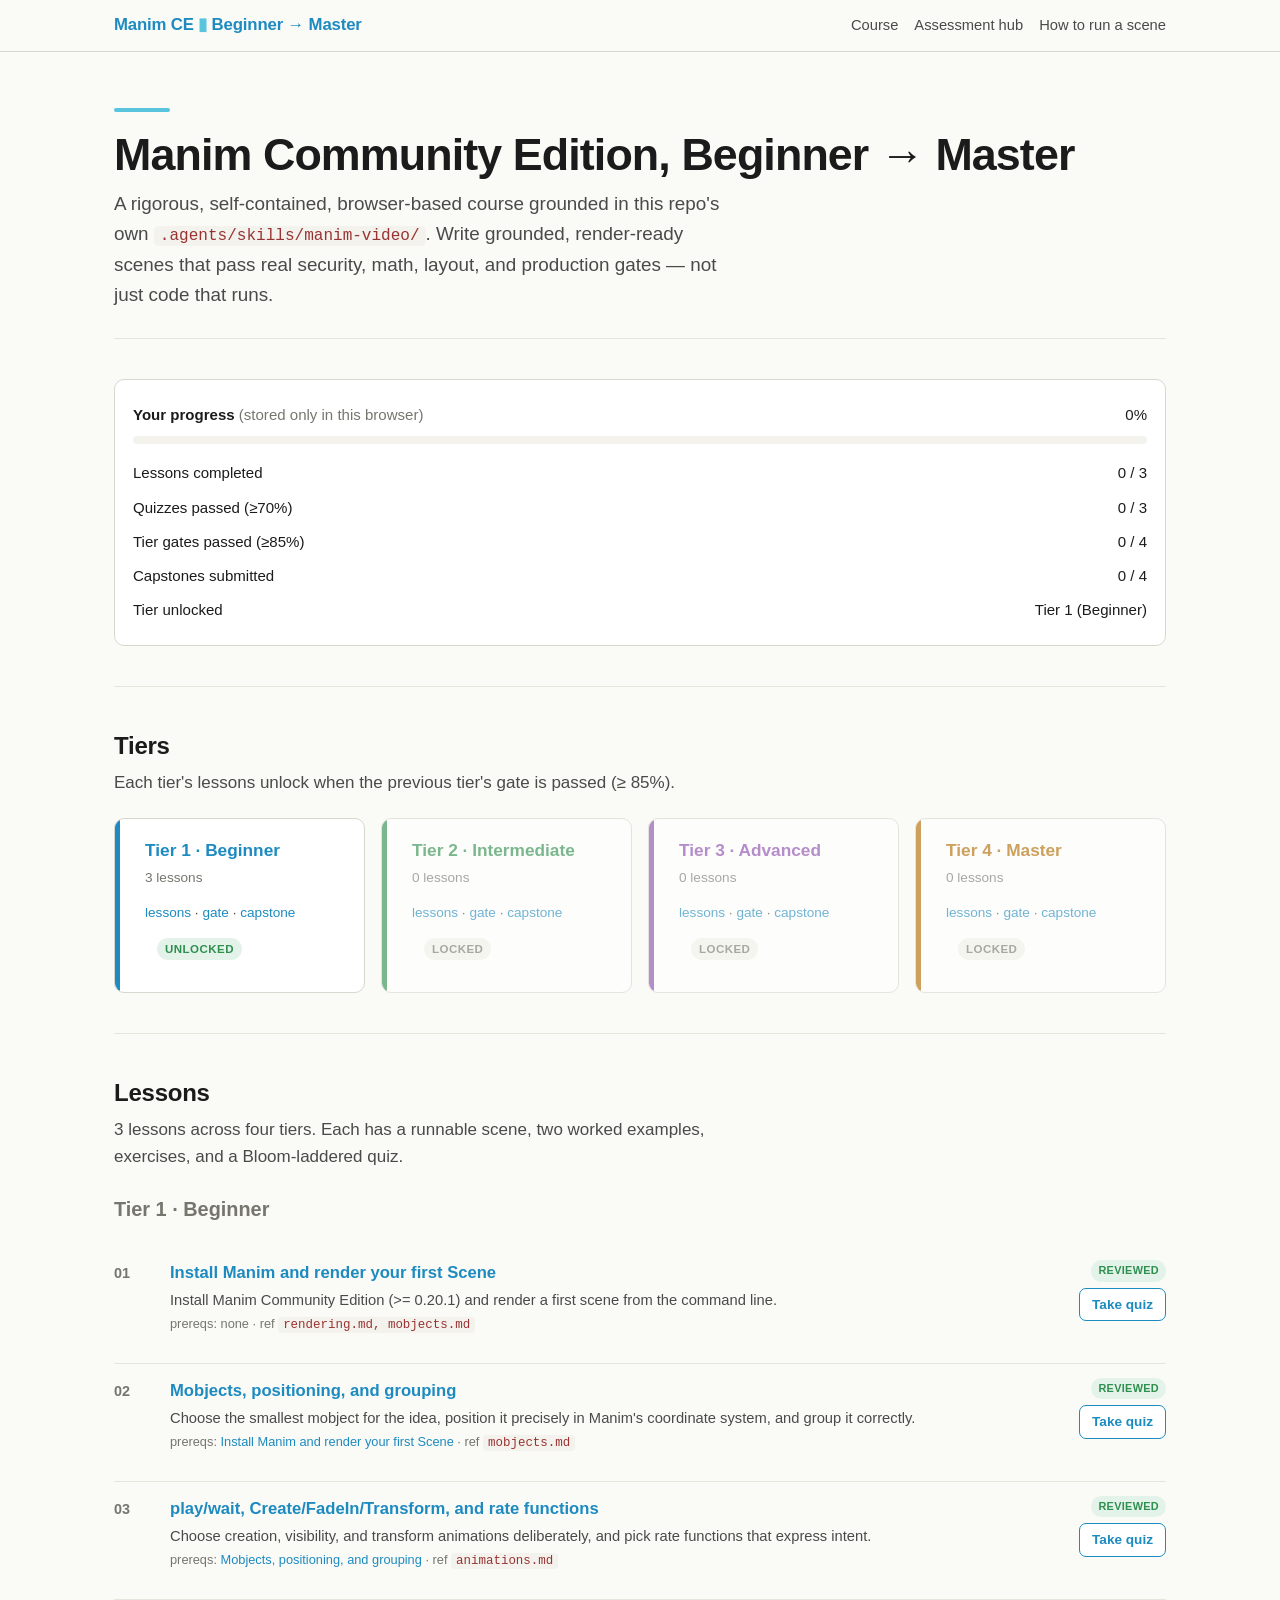
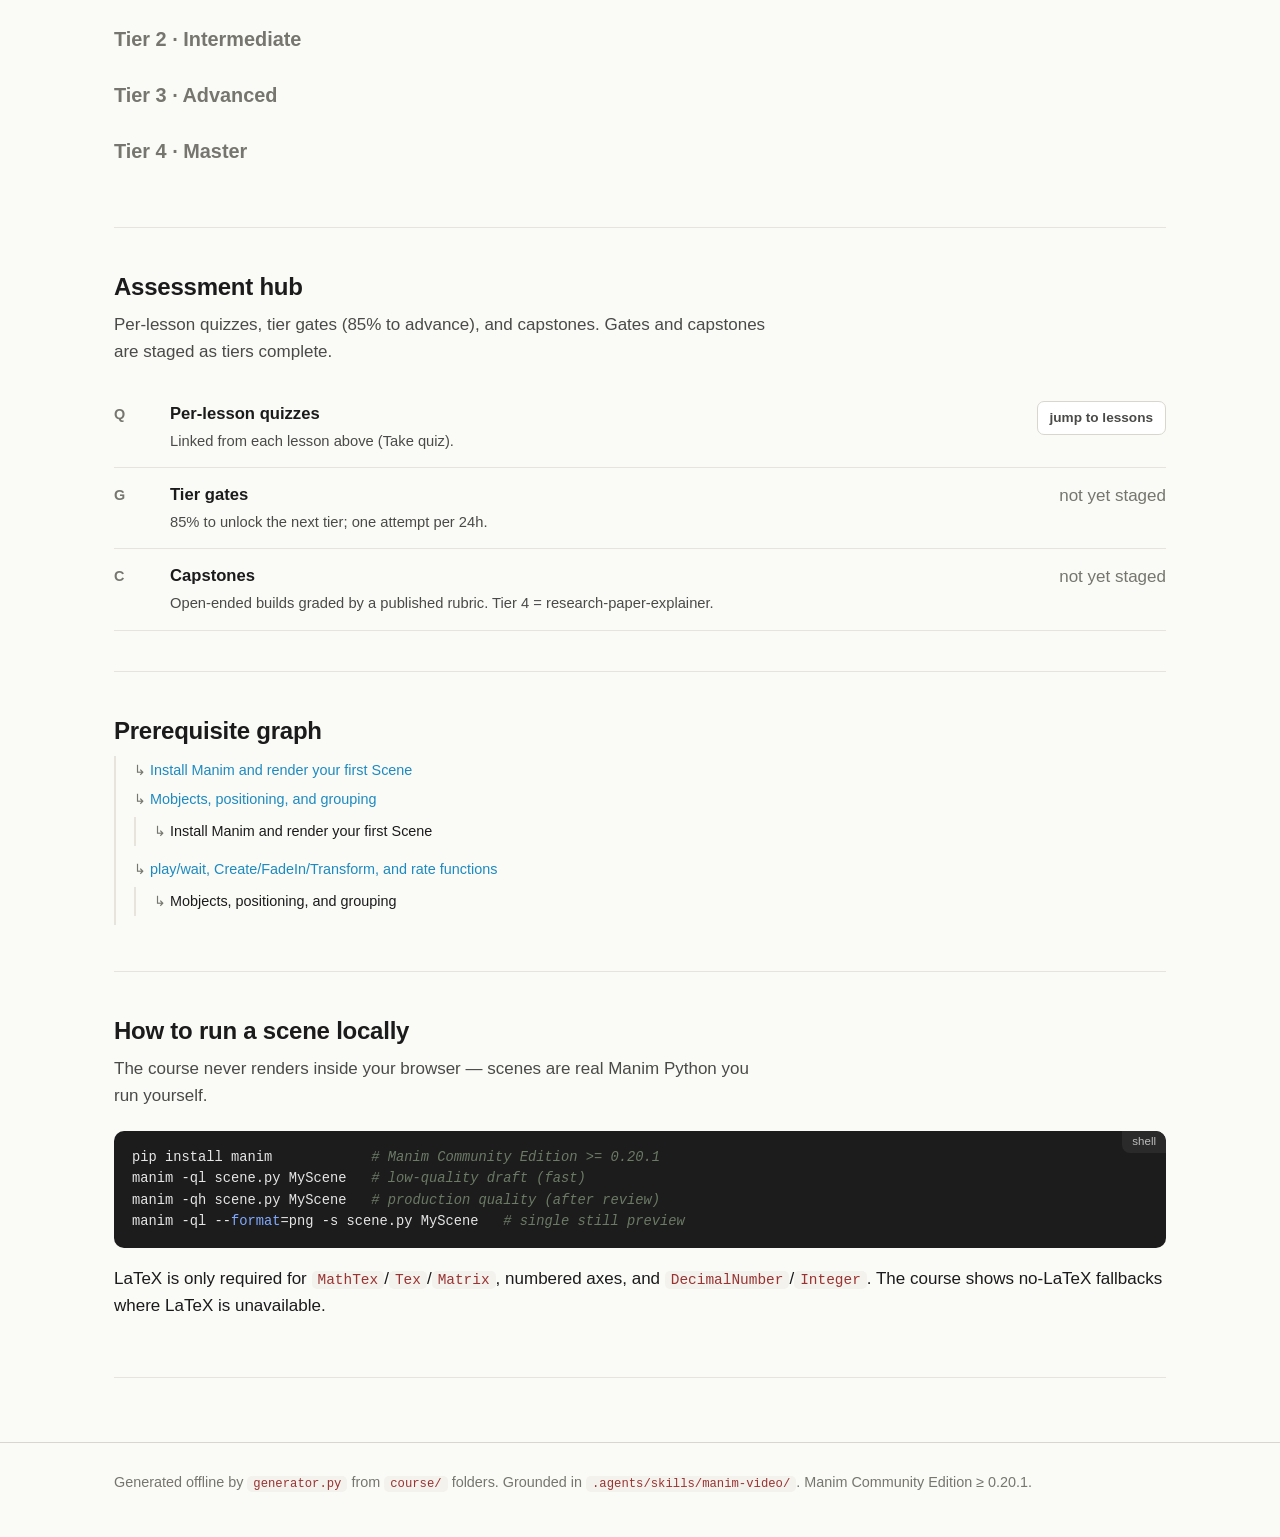
==== commit 3d6c2052: "fix(course): prereq check must validate sources, not rendered pages P1 (review round 4): the link-ex" ====
--- a/course/index.html
+++ b/course/index.html
@@ -35,22 +35,22 @@
 <section class="block">
   <h2>Tiers</h2>
   <p class="lede">Each tier's lessons unlock when the previous tier's gate is passed (&ge; 85%).</p>
-  <div class="tiers"><div class="tier-card t1" data-tier="1"><div class="stripe"></div><h3>Tier 1 · Beginner</h3><p class="sub">4 lessons</p><p class="meta"><a href="#tier-1">lessons</a> · <a href="#">gate</a> · <a href="#">capstone</a></p><p class="meta"><span class="locktag" data-locktier="1">locked</span></p></div><div class="tier-card t2" data-tier="2"><div class="stripe"></div><h3>Tier 2 · Intermediate</h3><p class="sub">0 lessons</p><p class="meta"><a href="#tier-2">lessons</a> · <a href="#">gate</a> · <a href="#">capstone</a></p><p class="meta"><span class="locktag" data-locktier="2">locked</span></p></div><div class="tier-card t3" data-tier="3"><div class="stripe"></div><h3>Tier 3 · Advanced</h3><p class="sub">0 lessons</p><p class="meta"><a href="#tier-3">lessons</a> · <a href="#">gate</a> · <a href="#">capstone</a></p><p class="meta"><span class="locktag" data-locktier="3">locked</span></p></div><div class="tier-card t4" data-tier="4"><div class="stripe"></div><h3>Tier 4 · Master</h3><p class="sub">0 lessons</p><p class="meta"><a href="#tier-4">lessons</a> · <a href="#">gate</a> · <a href="#">capstone</a></p><p class="meta"><span class="locktag" data-locktier="4">locked</span></p></div></div>
+  <div class="tiers"><div class="tier-card t1" data-tier="1"><div class="stripe"></div><h3>Tier 1 · Beginner</h3><p class="sub">3 lessons</p><p class="meta"><a href="#tier-1">lessons</a> · <a href="#">gate</a> · <a href="#">capstone</a></p><p class="meta"><span class="locktag" data-locktier="1">locked</span></p></div><div class="tier-card t2" data-tier="2"><div class="stripe"></div><h3>Tier 2 · Intermediate</h3><p class="sub">0 lessons</p><p class="meta"><a href="#tier-2">lessons</a> · <a href="#">gate</a> · <a href="#">capstone</a></p><p class="meta"><span class="locktag" data-locktier="2">locked</span></p></div><div class="tier-card t3" data-tier="3"><div class="stripe"></div><h3>Tier 3 · Advanced</h3><p class="sub">0 lessons</p><p class="meta"><a href="#tier-3">lessons</a> · <a href="#">gate</a> · <a href="#">capstone</a></p><p class="meta"><span class="locktag" data-locktier="3">locked</span></p></div><div class="tier-card t4" data-tier="4"><div class="stripe"></div><h3>Tier 4 · Master</h3><p class="sub">0 lessons</p><p class="meta"><a href="#tier-4">lessons</a> · <a href="#">gate</a> · <a href="#">capstone</a></p><p class="meta"><span class="locktag" data-locktier="4">locked</span></p></div></div>
 </section>
 
 <section class="block">
   <h2>Lessons</h2>
-  <p class="lede">4 lessons across four tiers. Each has a runnable scene, two worked examples, exercises, and a Bloom-laddered quiz.</p>
-  <div id="tier-1"><h3 class="muted" style="margin-top:24px">Tier 1 · Beginner</h3><ul class="lessons"><li class="lesson" id="01-first-scene" data-tier="1" data-id="01-first-scene"><div class="num">01</div><div class="t"><h3><a href="lessons/beginner/01-first-scene/index.html">Install Manim and render your first Scene</a></h3><p class="obj">Install Manim Community Edition (&gt;= 0.20.1) and render a first scene from the command line.</p><p class="ref">prereqs: <span class="muted">none</span> · ref <code>rendering.md, mobjects.md</code></p></div><div class="actions"><span class="status-pill reviewed">reviewed</span><a class="btn" href="lessons/beginner/01-first-scene/index.html#take-quiz">Take quiz</a><span class="score-chip" data-score="01-first-scene"></span></div></li><li class="lesson" id="02-mobjects-positioning" data-tier="1" data-id="02-mobjects-positioning"><div class="num">02</div><div class="t"><h3><a href="lessons/beginner/02-mobjects-positioning/index.html">Mobjects, positioning, and grouping</a></h3><p class="obj">Choose the smallest mobject for the idea, position it precisely in Manim&#39;s coordinate system, and group it correctly.</p><p class="ref">prereqs: <a href="#01-first-scene">Install Manim and render your first Scene</a> · ref <code>mobjects.md</code></p></div><div class="actions"><span class="status-pill reviewed">reviewed</span><a class="btn" href="lessons/beginner/02-mobjects-positioning/index.html#take-quiz">Take quiz</a><span class="score-chip" data-score="02-mobjects-positioning"></span></div></li><li class="lesson" id="03-animations-rate-functions" data-tier="1" data-id="03-animations-rate-functions"><div class="num">03</div><div class="t"><h3><a href="lessons/beginner/03-animations-rate-functions/index.html">play/wait, Create/FadeIn/Transform, and rate functions</a></h3><p class="obj">Choose creation, visibility, and transform animations deliberately, and pick rate functions that express intent.</p><p class="ref">prereqs: <a href="#02-mobjects-positioning">Mobjects, positioning, and grouping</a> · ref <code>animations.md</code></p></div><div class="actions"><span class="status-pill reviewed">reviewed</span><a class="btn" href="lessons/beginner/03-animations-rate-functions/index.html#take-quiz">Take quiz</a><span class="score-chip" data-score="03-animations-rate-functions"></span></div></li><li class="lesson" id="04-scene-planning" data-tier="1" data-id="04-scene-planning"><div class="num">04</div><div class="t"><h3><a href="lessons/beginner/04-scene-planning/index.html">Scene planning and the plan file</a></h3><p class="obj">Write a plan.md (arc, scenes, palette, beats, timing) before code so each scene carries exactly one concept.</p><p class="ref">prereqs: <a href="#03-animations-rate-functions">play/wait, Create/FadeIn/Transform, and rate functions</a> · ref <code>scene-planning.md</code></p></div><div class="actions"><span class="status-pill reviewed">reviewed</span><a class="btn" href="lessons/beginner/04-scene-planning/index.html#take-quiz">Take quiz</a><span class="score-chip" data-score="04-scene-planning"></span></div></li></ul></div><div id="tier-2"><h3 class="muted" style="margin-top:24px">Tier 2 · Intermediate</h3><ul class="lessons"></ul></div><div id="tier-3"><h3 class="muted" style="margin-top:24px">Tier 3 · Advanced</h3><ul class="lessons"></ul></div><div id="tier-4"><h3 class="muted" style="margin-top:24px">Tier 4 · Master</h3><ul class="lessons"></ul></div>
+  <p class="lede">3 lessons across four tiers. Each has a runnable scene, two worked examples, exercises, and a Bloom-laddered quiz.</p>
+  <div id="tier-1"><h3 class="muted" style="margin-top:24px">Tier 1 · Beginner</h3><ul class="lessons"><li class="lesson" id="01-first-scene" data-tier="1" data-id="01-first-scene"><div class="num">01</div><div class="t"><h3><a href="lessons/beginner/01-first-scene/index.html">Install Manim and render your first Scene</a></h3><p class="obj">Install Manim Community Edition (&gt;= 0.20.1) and render a first scene from the command line.</p><p class="ref">prereqs: <span class="muted">none</span> · ref <code>rendering.md, mobjects.md</code></p></div><div class="actions"><span class="status-pill reviewed">reviewed</span><a class="btn" href="lessons/beginner/01-first-scene/index.html#take-quiz">Take quiz</a><span class="score-chip" data-score="01-first-scene"></span></div></li><li class="lesson" id="02-mobjects-positioning" data-tier="1" data-id="02-mobjects-positioning"><div class="num">02</div><div class="t"><h3><a href="lessons/beginner/02-mobjects-positioning/index.html">Mobjects, positioning, and grouping</a></h3><p class="obj">Choose the smallest mobject for the idea, position it precisely in Manim&#39;s coordinate system, and group it correctly.</p><p class="ref">prereqs: <a href="#01-first-scene">Install Manim and render your first Scene</a> · ref <code>mobjects.md</code></p></div><div class="actions"><span class="status-pill reviewed">reviewed</span><a class="btn" href="lessons/beginner/02-mobjects-positioning/index.html#take-quiz">Take quiz</a><span class="score-chip" data-score="02-mobjects-positioning"></span></div></li><li class="lesson" id="03-animations-rate-functions" data-tier="1" data-id="03-animations-rate-functions"><div class="num">03</div><div class="t"><h3><a href="lessons/beginner/03-animations-rate-functions/index.html">play/wait, Create/FadeIn/Transform, and rate functions</a></h3><p class="obj">Choose creation, visibility, and transform animations deliberately, and pick rate functions that express intent.</p><p class="ref">prereqs: <a href="#02-mobjects-positioning">Mobjects, positioning, and grouping</a> · ref <code>animations.md</code></p></div><div class="actions"><span class="status-pill reviewed">reviewed</span><a class="btn" href="lessons/beginner/03-animations-rate-functions/index.html#take-quiz">Take quiz</a><span class="score-chip" data-score="03-animations-rate-functions"></span></div></li></ul></div><div id="tier-2"><h3 class="muted" style="margin-top:24px">Tier 2 · Intermediate</h3><ul class="lessons"></ul></div><div id="tier-3"><h3 class="muted" style="margin-top:24px">Tier 3 · Advanced</h3><ul class="lessons"></ul></div><div id="tier-4"><h3 class="muted" style="margin-top:24px">Tier 4 · Master</h3><ul class="lessons"></ul></div>
 </section>
 
 <section class="block" id="assessment-hub">
   <h2>Assessment hub</h2>
-  <p class="lede">Per-lesson quizzes, four tier gates (85% to advance), and four capstones.</p>
+  <p class="lede">Per-lesson quizzes, tier gates (85% to advance), and capstones. Gates and capstones are staged as tiers complete.</p>
   <ul class="lessons">
     <li class="lesson"><div class="num">Q</div><div class="t"><h3>Per-lesson quizzes</h3><p class="obj">Linked from each lesson above (Take quiz).</p></div><div class="actions"><a class="btn subtle" href="#tier-1">jump to lessons</a></div></li>
-    <li class="lesson"><div class="num">G</div><div class="t"><h3>Tier gates</h3><p class="obj">85% to unlock the next tier; one attempt per 24h.</p></div><div class="actions"></div></li>
-    <li class="lesson"><div class="num">C</div><div class="t"><h3>Capstones</h3><p class="obj">Open-ended builds graded by a published rubric. Tier 4 = research-paper-explainer.</p></div><div class="actions"></div></li>
+    <li class="lesson"><div class="num">G</div><div class="t"><h3>Tier gates</h3><p class="obj">85% to unlock the next tier; one attempt per 24h.</p></div><div class="actions"><span class='muted'>not yet staged</span></div></li>
+    <li class="lesson"><div class="num">C</div><div class="t"><h3>Capstones</h3><p class="obj">Open-ended builds graded by a published rubric. Tier 4 = research-paper-explainer.</p></div><div class="actions"><span class='muted'>not yet staged</span></div></li>
   </ul>
 </section>
 
@@ -60,7 +60,6 @@
 <li><a href="lessons/beginner/01-first-scene/index.html">Install Manim and render your first Scene</a></li>
 <li><a href="lessons/beginner/02-mobjects-positioning/index.html">Mobjects, positioning, and grouping</a><ul><li>Install Manim and render your first Scene</li></ul></li>
 <li><a href="lessons/beginner/03-animations-rate-functions/index.html">play/wait, Create/FadeIn/Transform, and rate functions</a><ul><li>Mobjects, positioning, and grouping</li></ul></li>
-<li><a href="lessons/beginner/04-scene-planning/index.html">Scene planning and the plan file</a><ul><li>play/wait, Create/FadeIn/Transform, and rate functions</li></ul></li>
 </ul></div>
 </section>
 
@@ -74,7 +73,7 @@
   <p>LaTeX is only required for <code>MathTex</code>/<code>Tex</code>/<code>Matrix</code>, numbered axes, and <code>DecimalNumber</code>/<code>Integer</code>. The course shows no-LaTeX fallbacks where LaTeX is unavailable.</p>
 </section>
 
-<script type="application/json" id="manifest">{"tiers": [{"tier": 1, "name": "Beginner", "lessons": ["01-first-scene", "02-mobjects-positioning", "03-animations-rate-functions", "04-scene-planning"], "gate": null, "capstone": null}, {"tier": 2, "name": "Intermediate", "lessons": [], "gate": null, "capstone": null}, {"tier": 3, "name": "Advanced", "lessons": [], "gate": null, "capstone": null}, {"tier": 4, "name": "Master", "lessons": [], "gate": null, "capstone": null}], "lessons": [{"id": "01-first-scene", "tier": 1, "title": "Install Manim and render your first Scene", "status": "reviewed", "url": "lessons/beginner/01-first-scene/index.html", "prereqs": [], "ref": "rendering.md, mobjects.md"}, {"id": "02-mobjects-positioning", "tier": 1, "title": "Mobjects, positioning, and grouping", "status": "reviewed", "url": "lessons/beginner/02-mobjects-positioning/index.html", "prereqs": ["01-first-scene"], "ref": "mobjects.md"}, {"id": "03-animations-rate-functions", "tier": 1, "title": "play/wait, Create/FadeIn/Transform, and rate functions", "status": "reviewed", "url": "lessons/beginner/03-animations-rate-functions/index.html", "prereqs": ["02-mobjects-positioning"], "ref": "animations.md"}, {"id": "04-scene-planning", "tier": 1, "title": "Scene planning and the plan file", "status": "reviewed", "url": "lessons/beginner/04-scene-planning/index.html", "prereqs": ["03-animations-rate-functions"], "ref": "scene-planning.md"}]}</script>
+<script type="application/json" id="manifest">{"tiers": [{"tier": 1, "name": "Beginner", "lessons": ["01-first-scene", "02-mobjects-positioning", "03-animations-rate-functions"], "gate": null, "capstone": null}, {"tier": 2, "name": "Intermediate", "lessons": [], "gate": null, "capstone": null}, {"tier": 3, "name": "Advanced", "lessons": [], "gate": null, "capstone": null}, {"tier": 4, "name": "Master", "lessons": [], "gate": null, "capstone": null}], "lessons": [{"id": "01-first-scene", "tier": 1, "title": "Install Manim and render your first Scene", "status": "reviewed", "url": "lessons/beginner/01-first-scene/index.html", "prereqs": [], "ref": "rendering.md, mobjects.md"}, {"id": "02-mobjects-positioning", "tier": 1, "title": "Mobjects, positioning, and grouping", "status": "reviewed", "url": "lessons/beginner/02-mobjects-positioning/index.html", "prereqs": ["01-first-scene"], "ref": "mobjects.md"}, {"id": "03-animations-rate-functions", "tier": 1, "title": "play/wait, Create/FadeIn/Transform, and rate functions", "status": "reviewed", "url": "lessons/beginner/03-animations-rate-functions/index.html", "prereqs": ["02-mobjects-positioning"], "ref": "animations.md"}]}</script>
 
 </main>
 <footer class="site"><div class="shell">
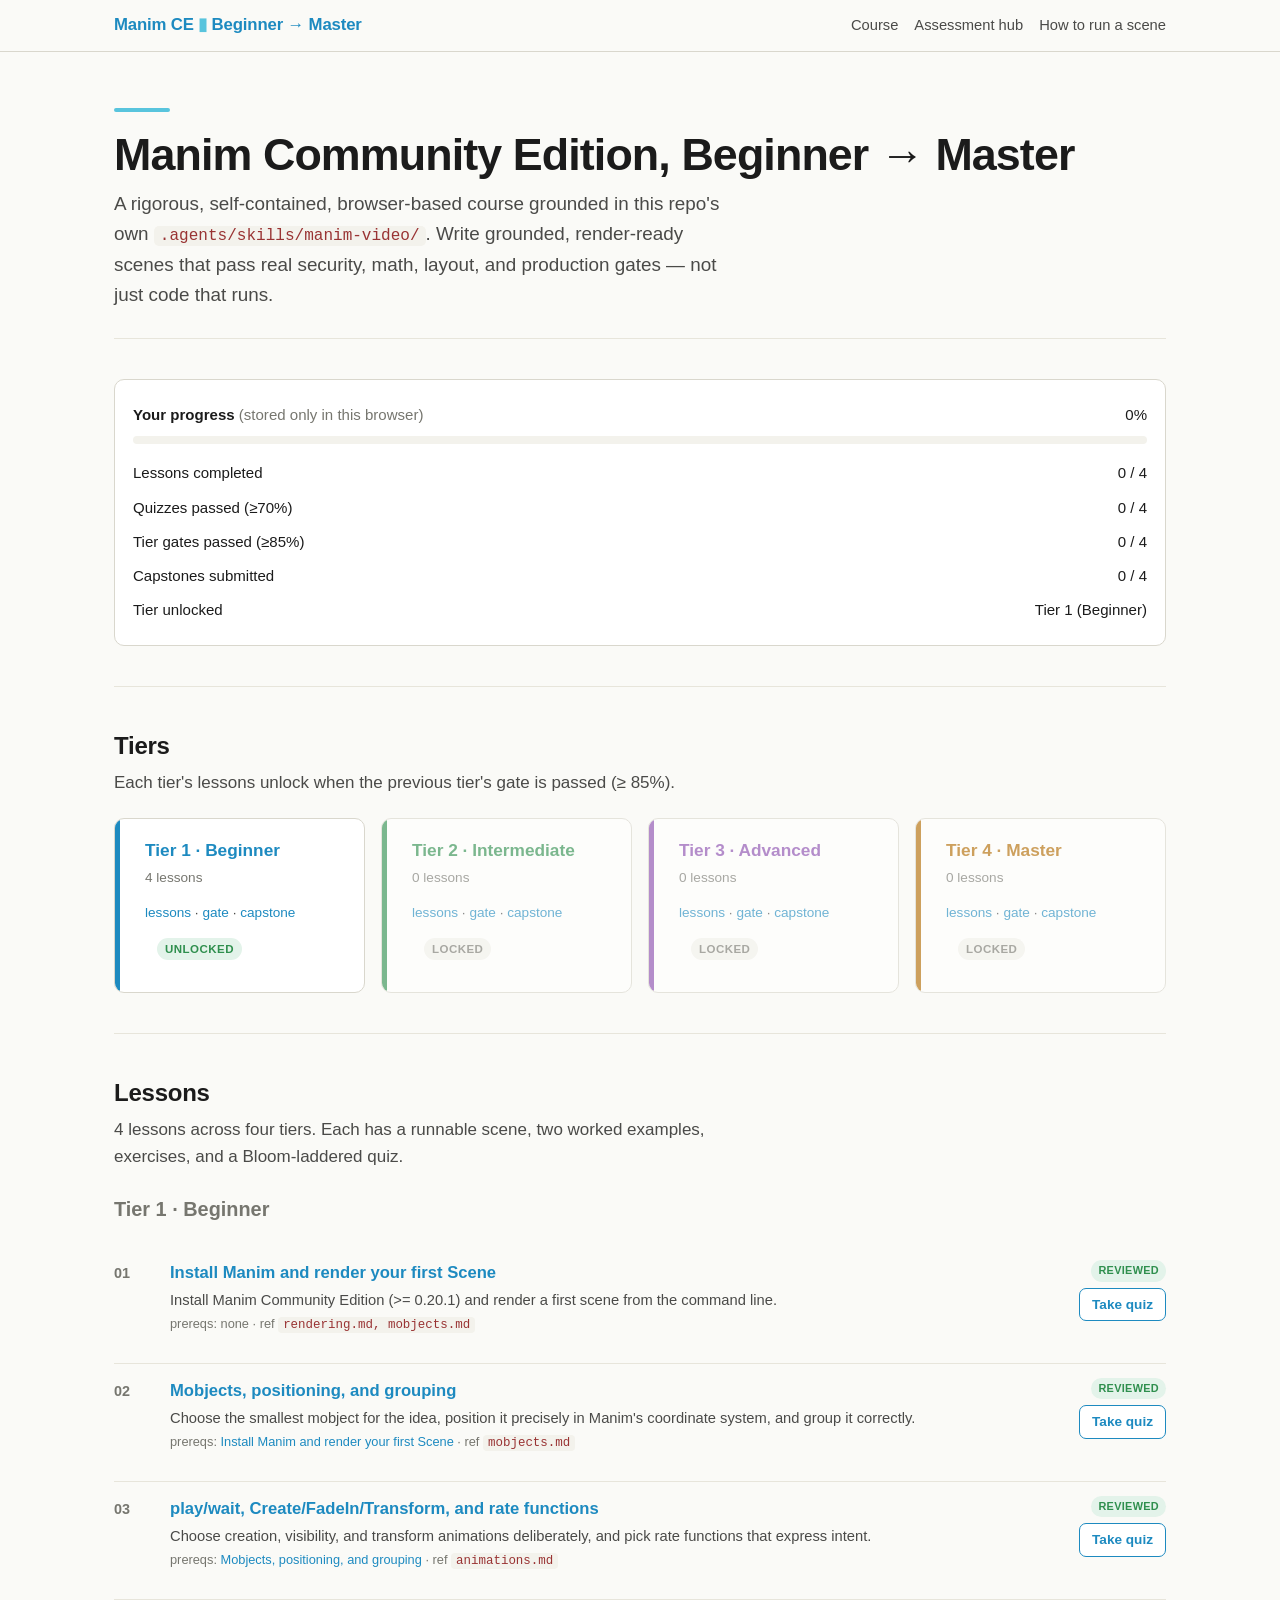
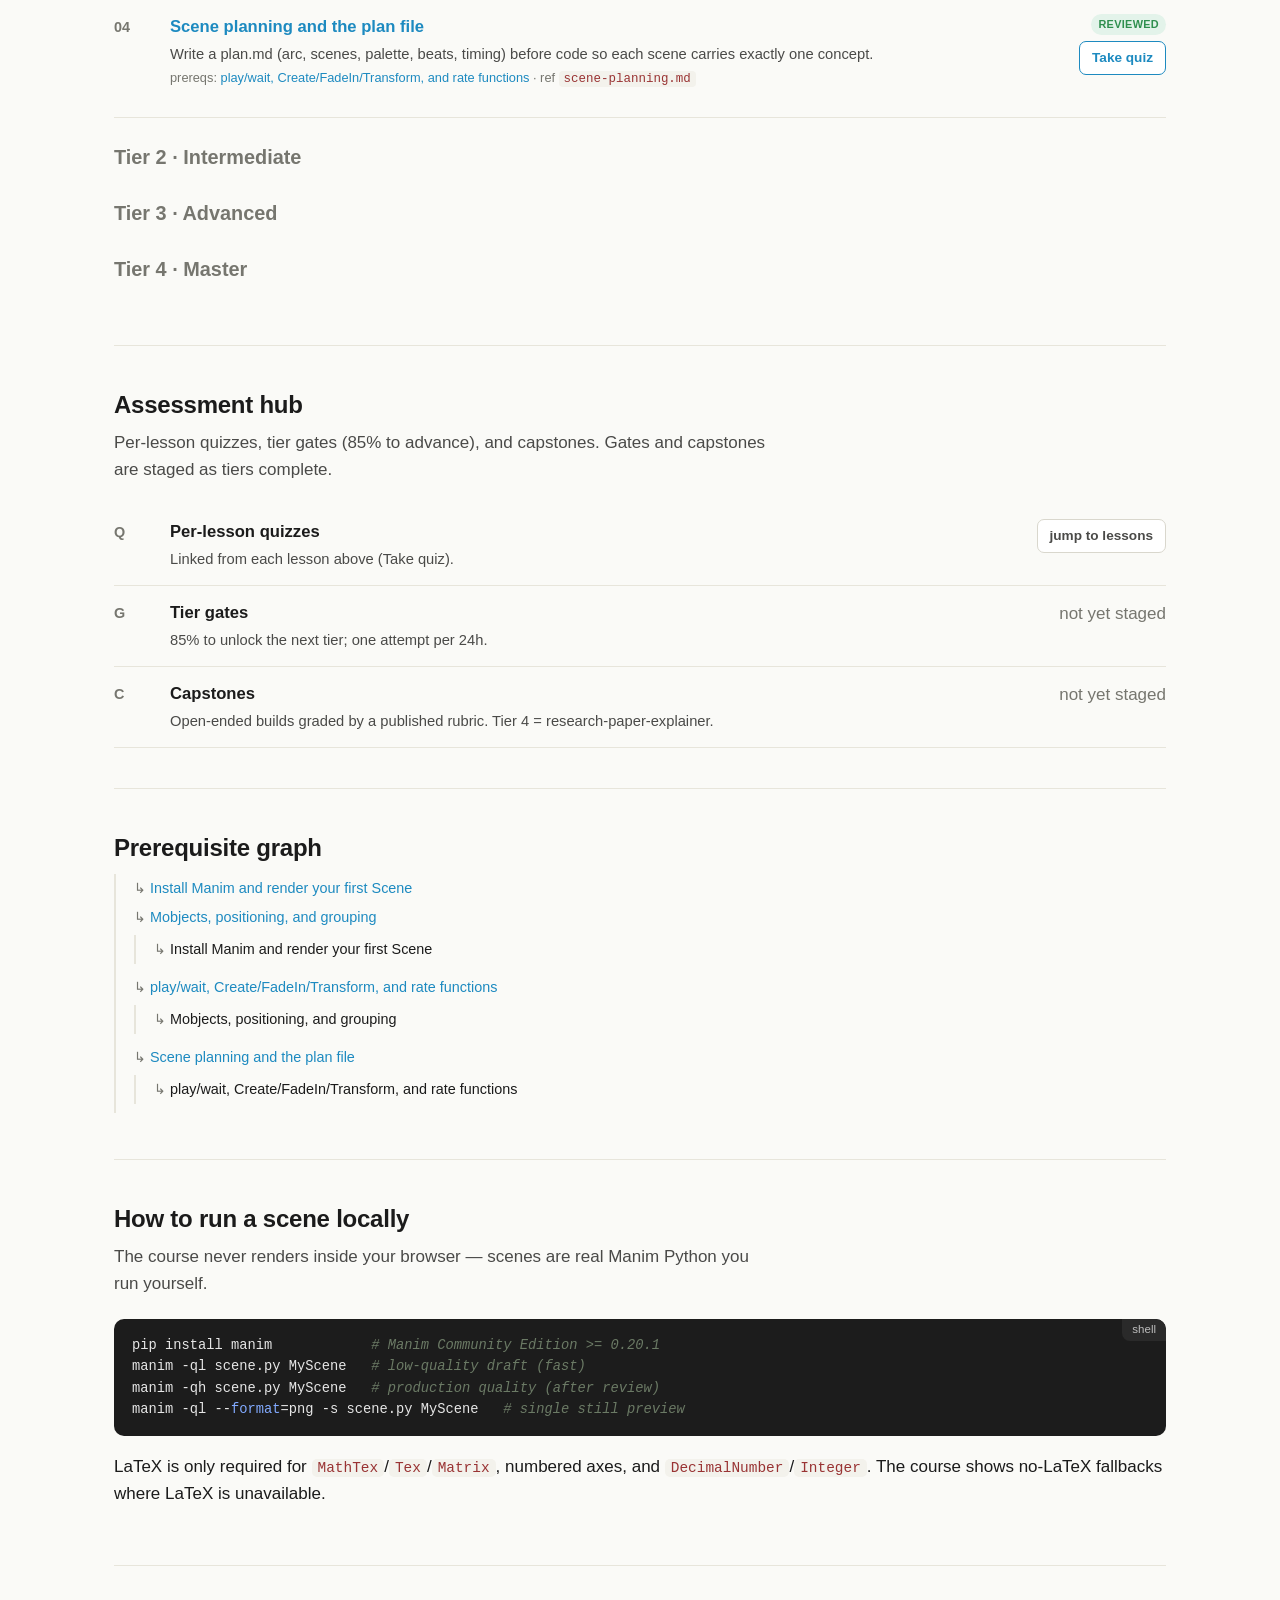
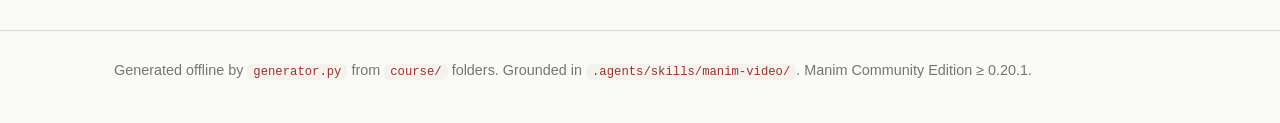
==== commit 3d6dd7e7: "fix(course): prereq check must validate sources, not rendered pages P1 (review round 4): the link-ex" ====
--- a/course/index.html
+++ b/course/index.html
@@ -35,13 +35,13 @@
 <section class="block">
   <h2>Tiers</h2>
   <p class="lede">Each tier's lessons unlock when the previous tier's gate is passed (&ge; 85%).</p>
-  <div class="tiers"><div class="tier-card t1" data-tier="1"><div class="stripe"></div><h3>Tier 1 · Beginner</h3><p class="sub">3 lessons</p><p class="meta"><a href="#tier-1">lessons</a> · <a href="#">gate</a> · <a href="#">capstone</a></p><p class="meta"><span class="locktag" data-locktier="1">locked</span></p></div><div class="tier-card t2" data-tier="2"><div class="stripe"></div><h3>Tier 2 · Intermediate</h3><p class="sub">0 lessons</p><p class="meta"><a href="#tier-2">lessons</a> · <a href="#">gate</a> · <a href="#">capstone</a></p><p class="meta"><span class="locktag" data-locktier="2">locked</span></p></div><div class="tier-card t3" data-tier="3"><div class="stripe"></div><h3>Tier 3 · Advanced</h3><p class="sub">0 lessons</p><p class="meta"><a href="#tier-3">lessons</a> · <a href="#">gate</a> · <a href="#">capstone</a></p><p class="meta"><span class="locktag" data-locktier="3">locked</span></p></div><div class="tier-card t4" data-tier="4"><div class="stripe"></div><h3>Tier 4 · Master</h3><p class="sub">0 lessons</p><p class="meta"><a href="#tier-4">lessons</a> · <a href="#">gate</a> · <a href="#">capstone</a></p><p class="meta"><span class="locktag" data-locktier="4">locked</span></p></div></div>
+  <div class="tiers"><div class="tier-card t1" data-tier="1"><div class="stripe"></div><h3>Tier 1 · Beginner</h3><p class="sub">4 lessons</p><p class="meta"><a href="#tier-1">lessons</a> · <a href="#">gate</a> · <a href="#">capstone</a></p><p class="meta"><span class="locktag" data-locktier="1">locked</span></p></div><div class="tier-card t2" data-tier="2"><div class="stripe"></div><h3>Tier 2 · Intermediate</h3><p class="sub">0 lessons</p><p class="meta"><a href="#tier-2">lessons</a> · <a href="#">gate</a> · <a href="#">capstone</a></p><p class="meta"><span class="locktag" data-locktier="2">locked</span></p></div><div class="tier-card t3" data-tier="3"><div class="stripe"></div><h3>Tier 3 · Advanced</h3><p class="sub">0 lessons</p><p class="meta"><a href="#tier-3">lessons</a> · <a href="#">gate</a> · <a href="#">capstone</a></p><p class="meta"><span class="locktag" data-locktier="3">locked</span></p></div><div class="tier-card t4" data-tier="4"><div class="stripe"></div><h3>Tier 4 · Master</h3><p class="sub">0 lessons</p><p class="meta"><a href="#tier-4">lessons</a> · <a href="#">gate</a> · <a href="#">capstone</a></p><p class="meta"><span class="locktag" data-locktier="4">locked</span></p></div></div>
 </section>
 
 <section class="block">
   <h2>Lessons</h2>
-  <p class="lede">3 lessons across four tiers. Each has a runnable scene, two worked examples, exercises, and a Bloom-laddered quiz.</p>
-  <div id="tier-1"><h3 class="muted" style="margin-top:24px">Tier 1 · Beginner</h3><ul class="lessons"><li class="lesson" id="01-first-scene" data-tier="1" data-id="01-first-scene"><div class="num">01</div><div class="t"><h3><a href="lessons/beginner/01-first-scene/index.html">Install Manim and render your first Scene</a></h3><p class="obj">Install Manim Community Edition (&gt;= 0.20.1) and render a first scene from the command line.</p><p class="ref">prereqs: <span class="muted">none</span> · ref <code>rendering.md, mobjects.md</code></p></div><div class="actions"><span class="status-pill reviewed">reviewed</span><a class="btn" href="lessons/beginner/01-first-scene/index.html#take-quiz">Take quiz</a><span class="score-chip" data-score="01-first-scene"></span></div></li><li class="lesson" id="02-mobjects-positioning" data-tier="1" data-id="02-mobjects-positioning"><div class="num">02</div><div class="t"><h3><a href="lessons/beginner/02-mobjects-positioning/index.html">Mobjects, positioning, and grouping</a></h3><p class="obj">Choose the smallest mobject for the idea, position it precisely in Manim&#39;s coordinate system, and group it correctly.</p><p class="ref">prereqs: <a href="#01-first-scene">Install Manim and render your first Scene</a> · ref <code>mobjects.md</code></p></div><div class="actions"><span class="status-pill reviewed">reviewed</span><a class="btn" href="lessons/beginner/02-mobjects-positioning/index.html#take-quiz">Take quiz</a><span class="score-chip" data-score="02-mobjects-positioning"></span></div></li><li class="lesson" id="03-animations-rate-functions" data-tier="1" data-id="03-animations-rate-functions"><div class="num">03</div><div class="t"><h3><a href="lessons/beginner/03-animations-rate-functions/index.html">play/wait, Create/FadeIn/Transform, and rate functions</a></h3><p class="obj">Choose creation, visibility, and transform animations deliberately, and pick rate functions that express intent.</p><p class="ref">prereqs: <a href="#02-mobjects-positioning">Mobjects, positioning, and grouping</a> · ref <code>animations.md</code></p></div><div class="actions"><span class="status-pill reviewed">reviewed</span><a class="btn" href="lessons/beginner/03-animations-rate-functions/index.html#take-quiz">Take quiz</a><span class="score-chip" data-score="03-animations-rate-functions"></span></div></li></ul></div><div id="tier-2"><h3 class="muted" style="margin-top:24px">Tier 2 · Intermediate</h3><ul class="lessons"></ul></div><div id="tier-3"><h3 class="muted" style="margin-top:24px">Tier 3 · Advanced</h3><ul class="lessons"></ul></div><div id="tier-4"><h3 class="muted" style="margin-top:24px">Tier 4 · Master</h3><ul class="lessons"></ul></div>
+  <p class="lede">4 lessons across four tiers. Each has a runnable scene, two worked examples, exercises, and a Bloom-laddered quiz.</p>
+  <div id="tier-1"><h3 class="muted" style="margin-top:24px">Tier 1 · Beginner</h3><ul class="lessons"><li class="lesson" id="01-first-scene" data-tier="1" data-id="01-first-scene"><div class="num">01</div><div class="t"><h3><a href="lessons/beginner/01-first-scene/index.html">Install Manim and render your first Scene</a></h3><p class="obj">Install Manim Community Edition (&gt;= 0.20.1) and render a first scene from the command line.</p><p class="ref">prereqs: <span class="muted">none</span> · ref <code>rendering.md, mobjects.md</code></p></div><div class="actions"><span class="status-pill reviewed">reviewed</span><a class="btn" href="lessons/beginner/01-first-scene/index.html#take-quiz">Take quiz</a><span class="score-chip" data-score="01-first-scene"></span></div></li><li class="lesson" id="02-mobjects-positioning" data-tier="1" data-id="02-mobjects-positioning"><div class="num">02</div><div class="t"><h3><a href="lessons/beginner/02-mobjects-positioning/index.html">Mobjects, positioning, and grouping</a></h3><p class="obj">Choose the smallest mobject for the idea, position it precisely in Manim&#39;s coordinate system, and group it correctly.</p><p class="ref">prereqs: <a href="#01-first-scene">Install Manim and render your first Scene</a> · ref <code>mobjects.md</code></p></div><div class="actions"><span class="status-pill reviewed">reviewed</span><a class="btn" href="lessons/beginner/02-mobjects-positioning/index.html#take-quiz">Take quiz</a><span class="score-chip" data-score="02-mobjects-positioning"></span></div></li><li class="lesson" id="03-animations-rate-functions" data-tier="1" data-id="03-animations-rate-functions"><div class="num">03</div><div class="t"><h3><a href="lessons/beginner/03-animations-rate-functions/index.html">play/wait, Create/FadeIn/Transform, and rate functions</a></h3><p class="obj">Choose creation, visibility, and transform animations deliberately, and pick rate functions that express intent.</p><p class="ref">prereqs: <a href="#02-mobjects-positioning">Mobjects, positioning, and grouping</a> · ref <code>animations.md</code></p></div><div class="actions"><span class="status-pill reviewed">reviewed</span><a class="btn" href="lessons/beginner/03-animations-rate-functions/index.html#take-quiz">Take quiz</a><span class="score-chip" data-score="03-animations-rate-functions"></span></div></li><li class="lesson" id="04-scene-planning" data-tier="1" data-id="04-scene-planning"><div class="num">04</div><div class="t"><h3><a href="lessons/beginner/04-scene-planning/index.html">Scene planning and the plan file</a></h3><p class="obj">Write a plan.md (arc, scenes, palette, beats, timing) before code so each scene carries exactly one concept.</p><p class="ref">prereqs: <a href="#03-animations-rate-functions">play/wait, Create/FadeIn/Transform, and rate functions</a> · ref <code>scene-planning.md</code></p></div><div class="actions"><span class="status-pill reviewed">reviewed</span><a class="btn" href="lessons/beginner/04-scene-planning/index.html#take-quiz">Take quiz</a><span class="score-chip" data-score="04-scene-planning"></span></div></li></ul></div><div id="tier-2"><h3 class="muted" style="margin-top:24px">Tier 2 · Intermediate</h3><ul class="lessons"></ul></div><div id="tier-3"><h3 class="muted" style="margin-top:24px">Tier 3 · Advanced</h3><ul class="lessons"></ul></div><div id="tier-4"><h3 class="muted" style="margin-top:24px">Tier 4 · Master</h3><ul class="lessons"></ul></div>
 </section>
 
 <section class="block" id="assessment-hub">
@@ -60,6 +60,7 @@
 <li><a href="lessons/beginner/01-first-scene/index.html">Install Manim and render your first Scene</a></li>
 <li><a href="lessons/beginner/02-mobjects-positioning/index.html">Mobjects, positioning, and grouping</a><ul><li>Install Manim and render your first Scene</li></ul></li>
 <li><a href="lessons/beginner/03-animations-rate-functions/index.html">play/wait, Create/FadeIn/Transform, and rate functions</a><ul><li>Mobjects, positioning, and grouping</li></ul></li>
+<li><a href="lessons/beginner/04-scene-planning/index.html">Scene planning and the plan file</a><ul><li>play/wait, Create/FadeIn/Transform, and rate functions</li></ul></li>
 </ul></div>
 </section>
 
@@ -73,7 +74,7 @@
   <p>LaTeX is only required for <code>MathTex</code>/<code>Tex</code>/<code>Matrix</code>, numbered axes, and <code>DecimalNumber</code>/<code>Integer</code>. The course shows no-LaTeX fallbacks where LaTeX is unavailable.</p>
 </section>
 
-<script type="application/json" id="manifest">{"tiers": [{"tier": 1, "name": "Beginner", "lessons": ["01-first-scene", "02-mobjects-positioning", "03-animations-rate-functions"], "gate": null, "capstone": null}, {"tier": 2, "name": "Intermediate", "lessons": [], "gate": null, "capstone": null}, {"tier": 3, "name": "Advanced", "lessons": [], "gate": null, "capstone": null}, {"tier": 4, "name": "Master", "lessons": [], "gate": null, "capstone": null}], "lessons": [{"id": "01-first-scene", "tier": 1, "title": "Install Manim and render your first Scene", "status": "reviewed", "url": "lessons/beginner/01-first-scene/index.html", "prereqs": [], "ref": "rendering.md, mobjects.md"}, {"id": "02-mobjects-positioning", "tier": 1, "title": "Mobjects, positioning, and grouping", "status": "reviewed", "url": "lessons/beginner/02-mobjects-positioning/index.html", "prereqs": ["01-first-scene"], "ref": "mobjects.md"}, {"id": "03-animations-rate-functions", "tier": 1, "title": "play/wait, Create/FadeIn/Transform, and rate functions", "status": "reviewed", "url": "lessons/beginner/03-animations-rate-functions/index.html", "prereqs": ["02-mobjects-positioning"], "ref": "animations.md"}]}</script>
+<script type="application/json" id="manifest">{"tiers": [{"tier": 1, "name": "Beginner", "lessons": ["01-first-scene", "02-mobjects-positioning", "03-animations-rate-functions", "04-scene-planning"], "gate": null, "capstone": null}, {"tier": 2, "name": "Intermediate", "lessons": [], "gate": null, "capstone": null}, {"tier": 3, "name": "Advanced", "lessons": [], "gate": null, "capstone": null}, {"tier": 4, "name": "Master", "lessons": [], "gate": null, "capstone": null}], "lessons": [{"id": "01-first-scene", "tier": 1, "title": "Install Manim and render your first Scene", "status": "reviewed", "url": "lessons/beginner/01-first-scene/index.html", "prereqs": [], "ref": "rendering.md, mobjects.md"}, {"id": "02-mobjects-positioning", "tier": 1, "title": "Mobjects, positioning, and grouping", "status": "reviewed", "url": "lessons/beginner/02-mobjects-positioning/index.html", "prereqs": ["01-first-scene"], "ref": "mobjects.md"}, {"id": "03-animations-rate-functions", "tier": 1, "title": "play/wait, Create/FadeIn/Transform, and rate functions", "status": "reviewed", "url": "lessons/beginner/03-animations-rate-functions/index.html", "prereqs": ["02-mobjects-positioning"], "ref": "animations.md"}, {"id": "04-scene-planning", "tier": 1, "title": "Scene planning and the plan file", "status": "reviewed", "url": "lessons/beginner/04-scene-planning/index.html", "prereqs": ["03-animations-rate-functions"], "ref": "scene-planning.md"}]}</script>
 
 </main>
 <footer class="site"><div class="shell">
